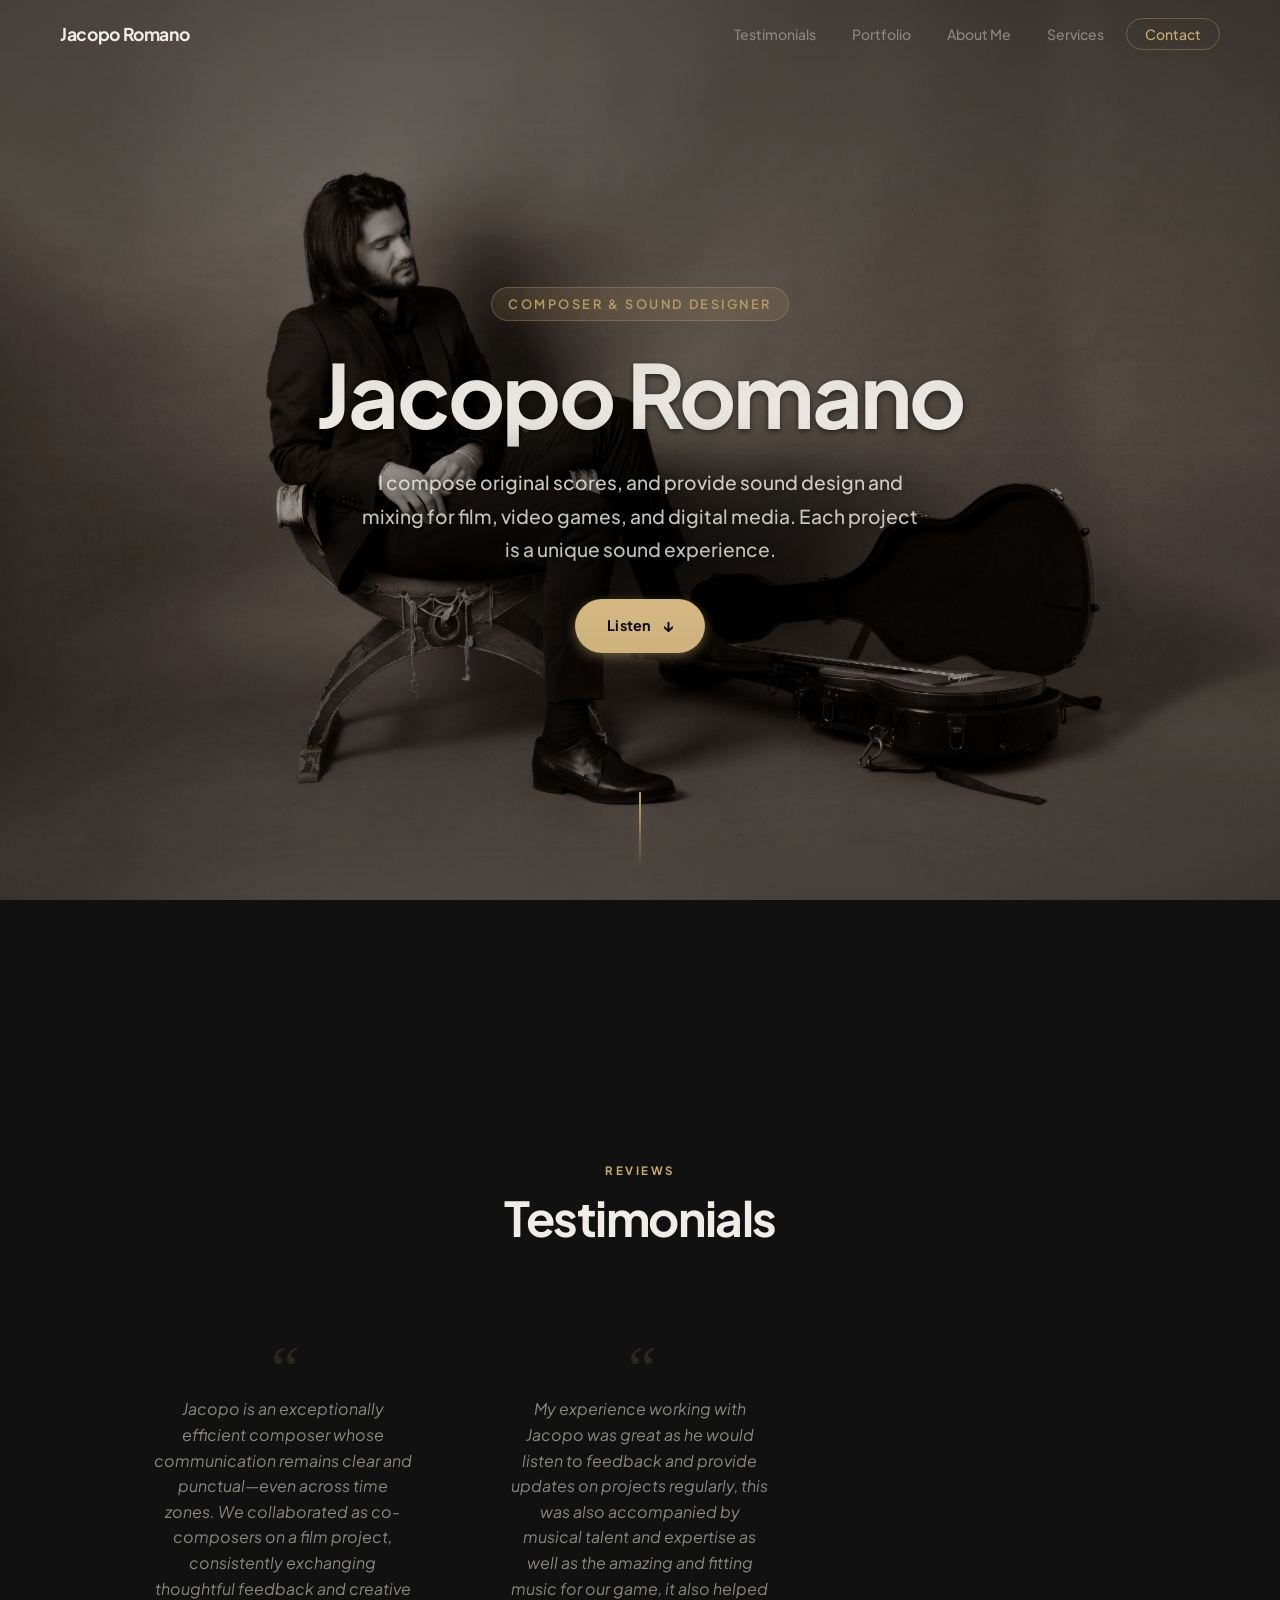
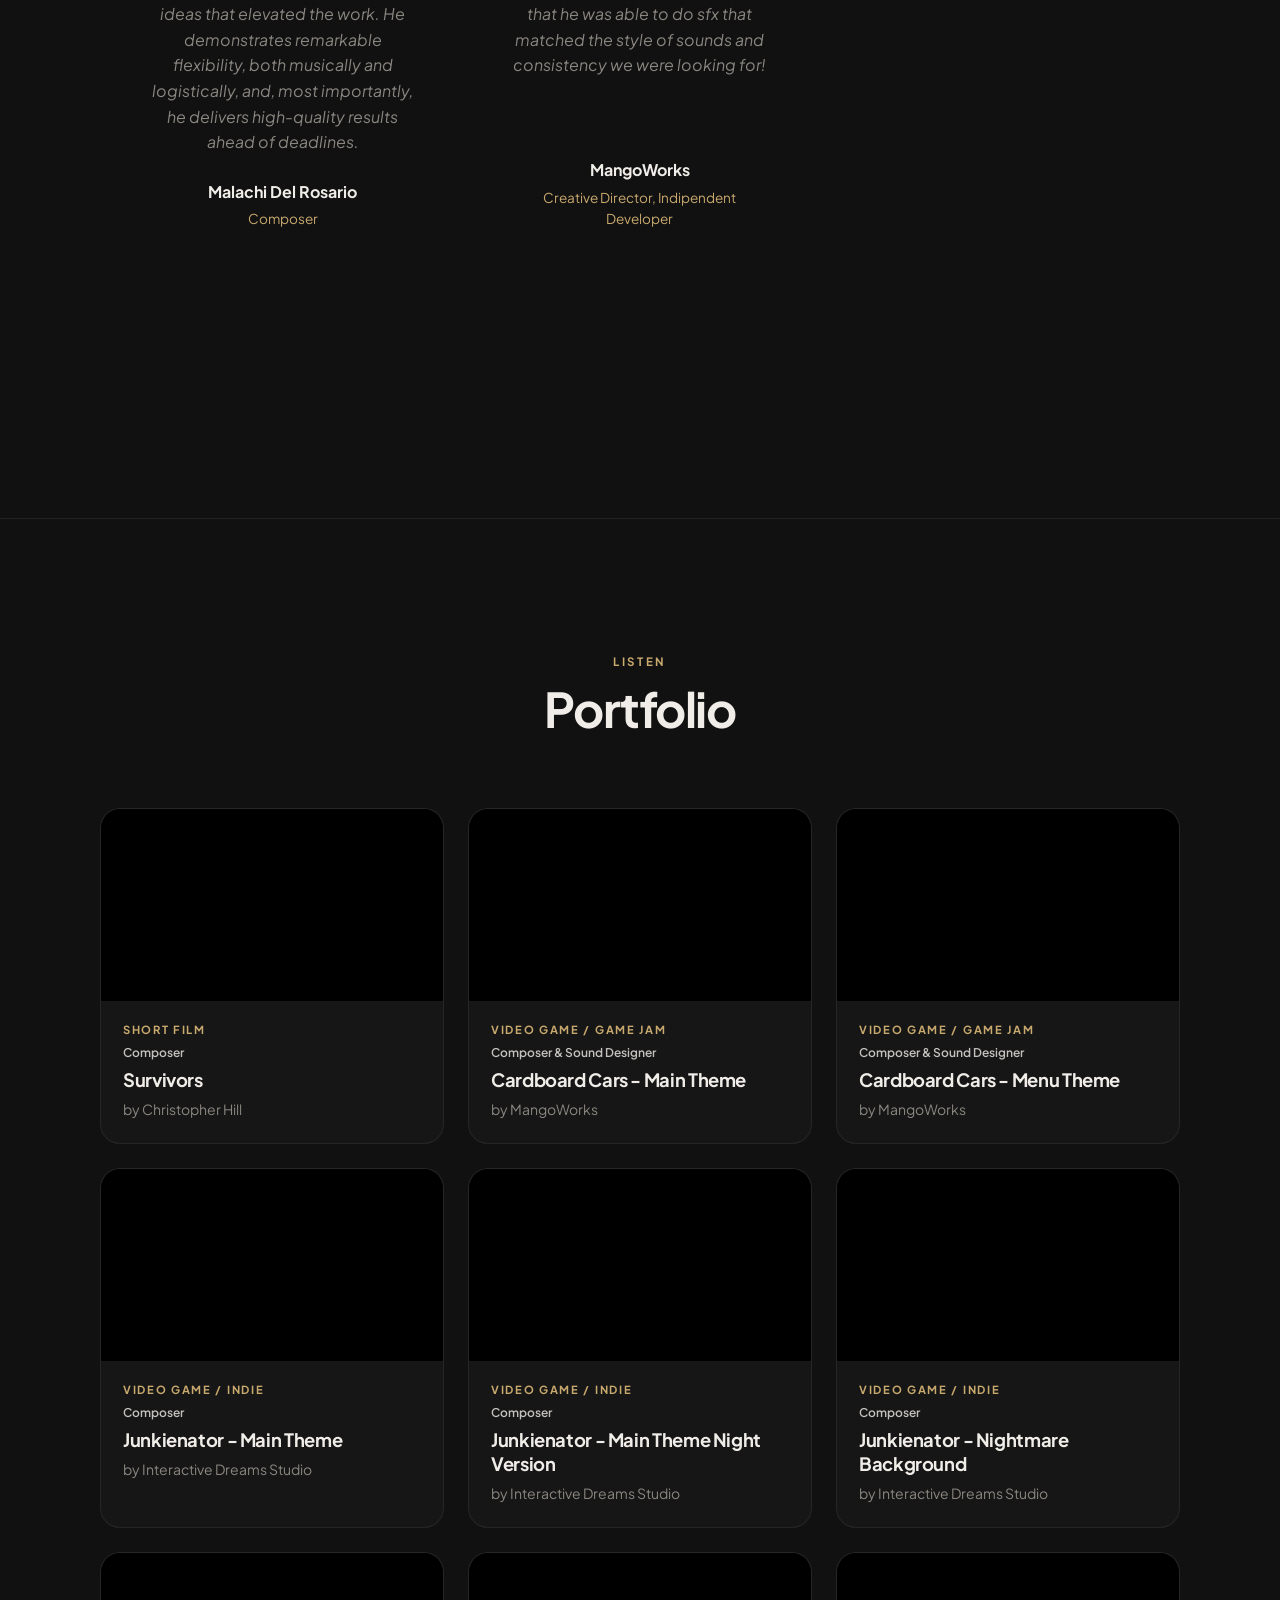
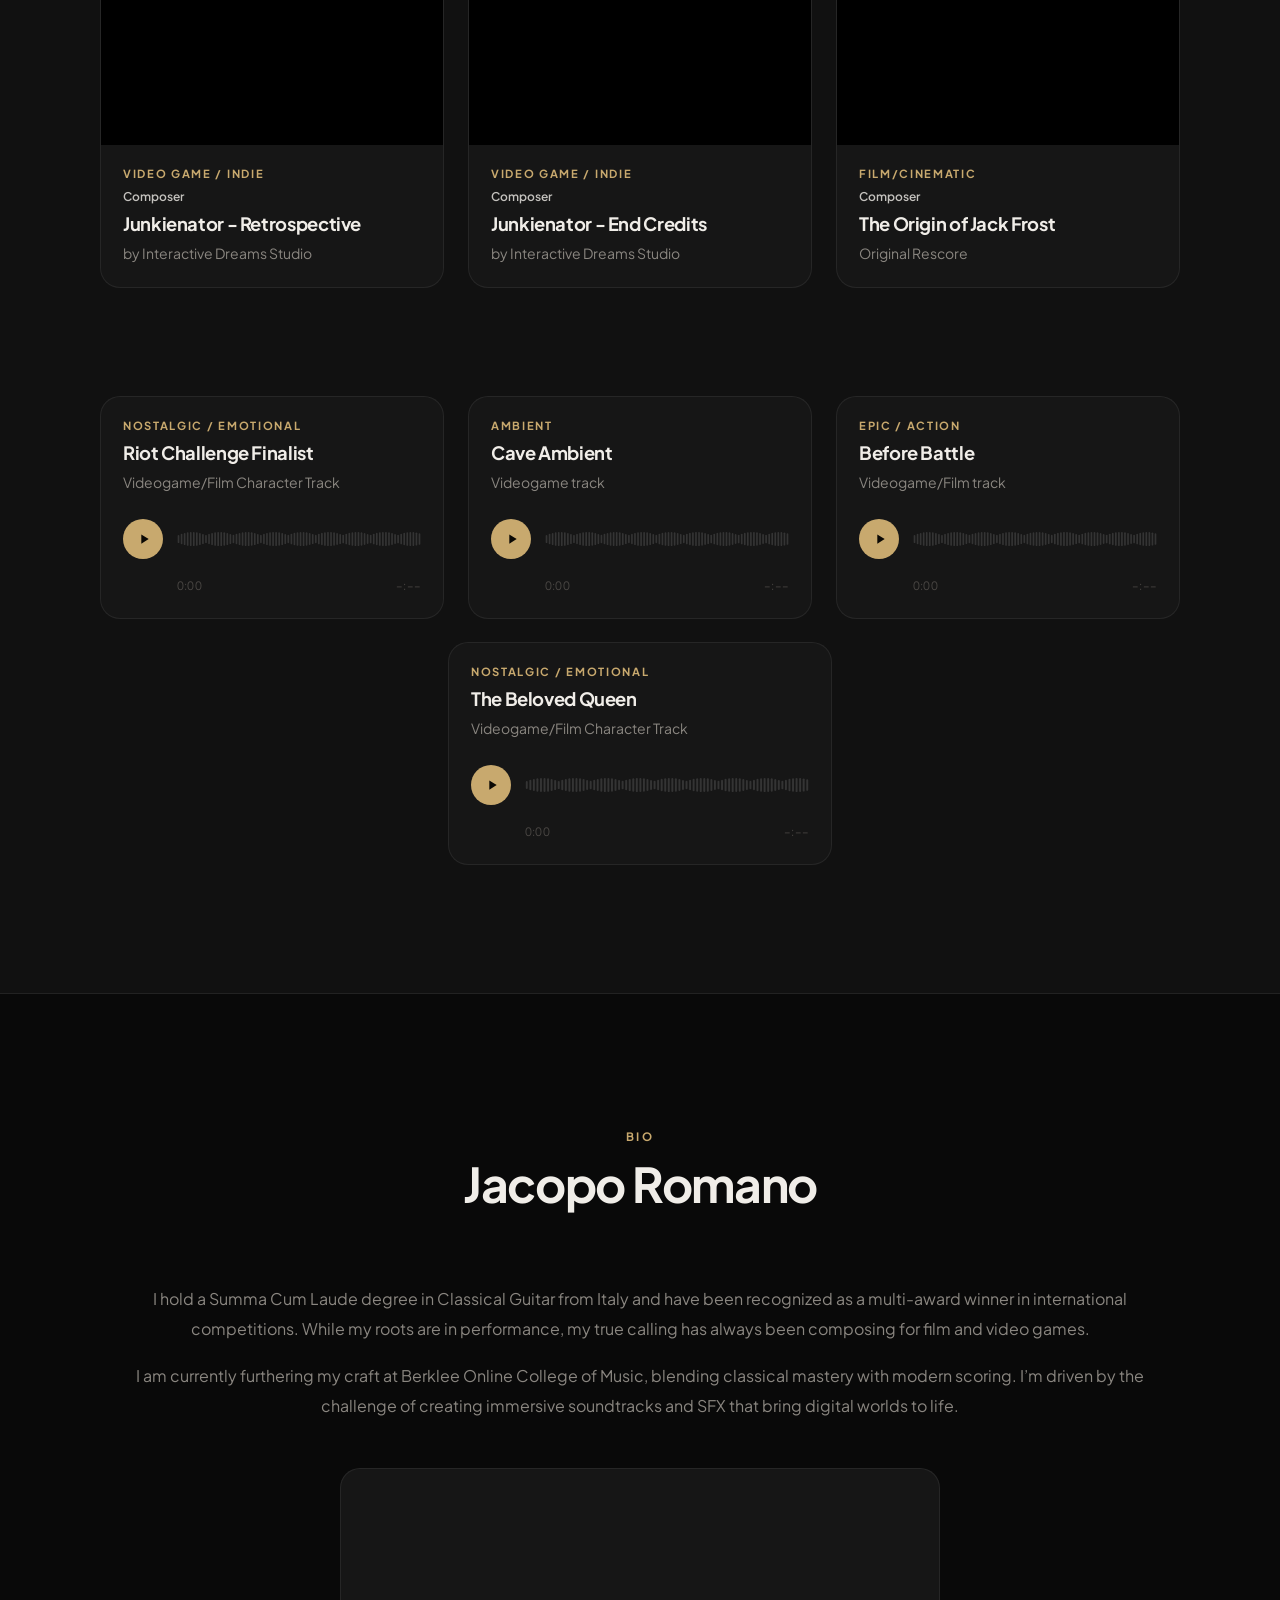
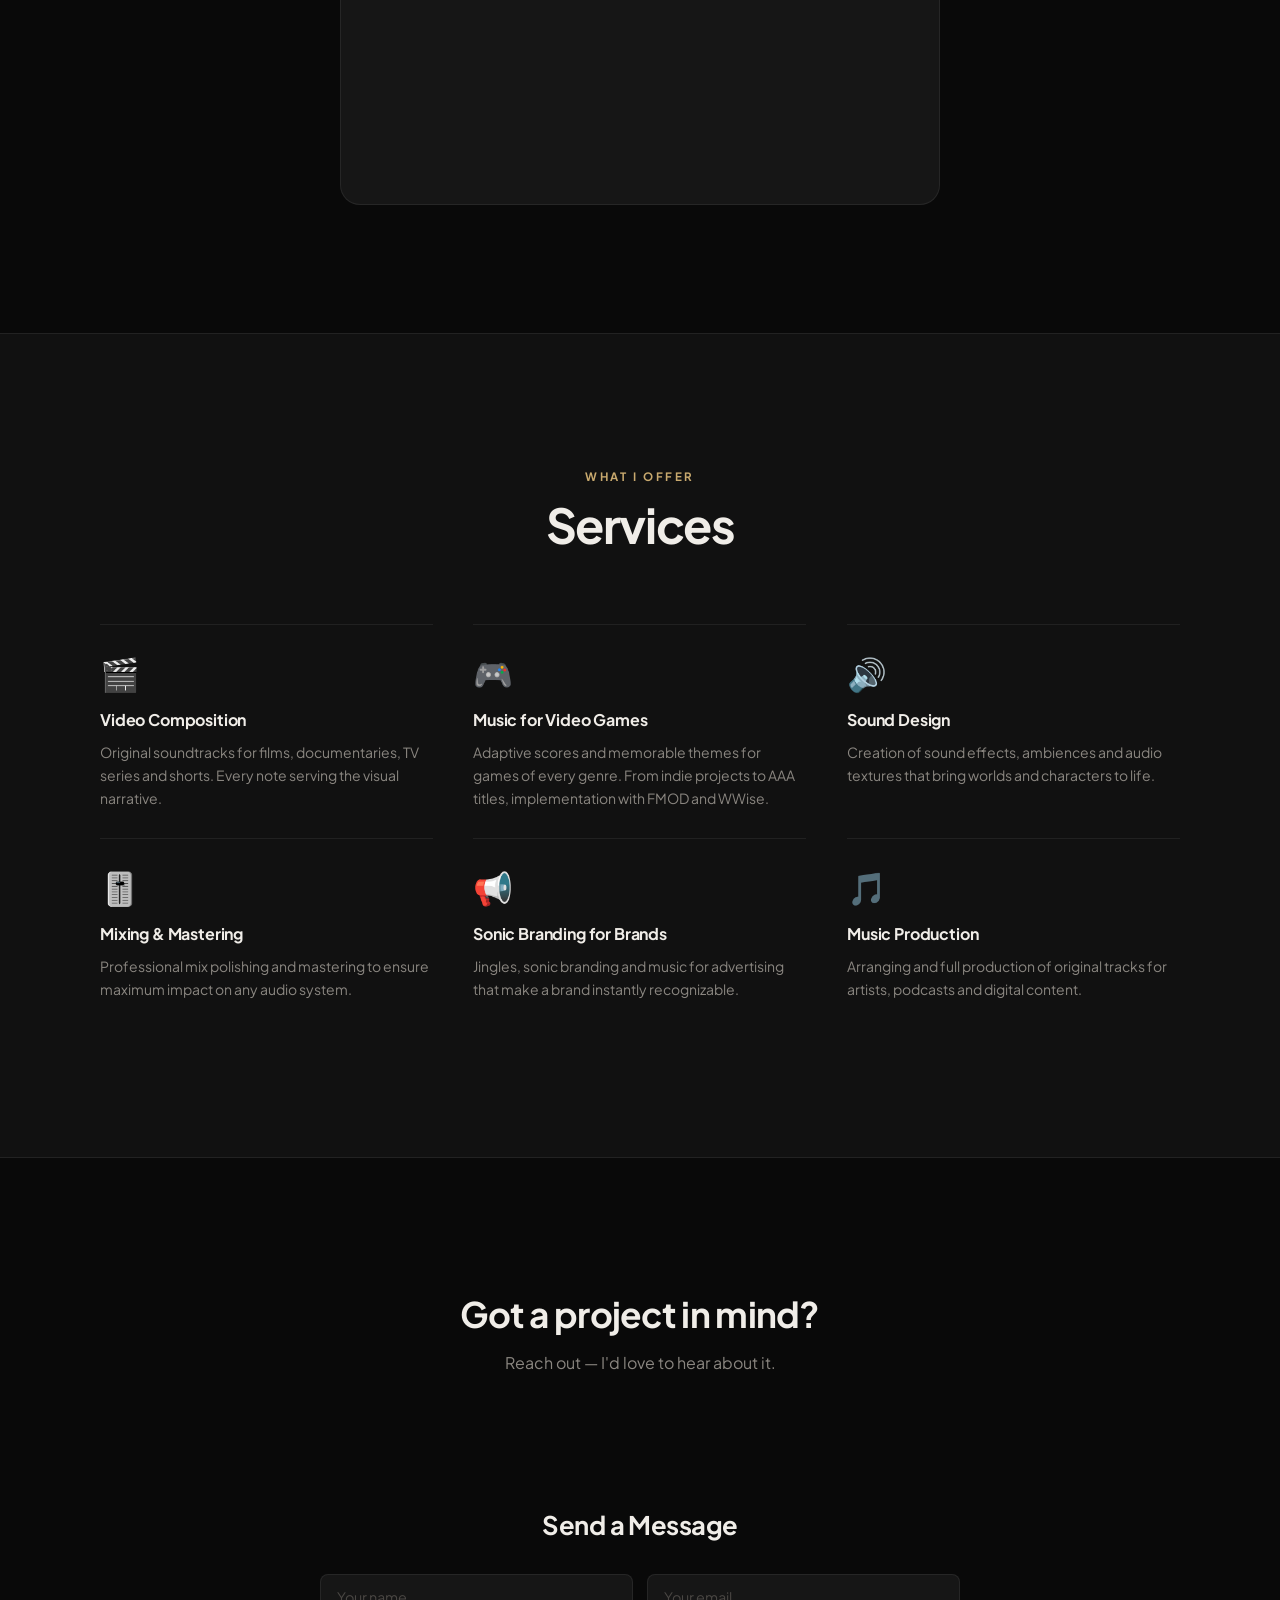
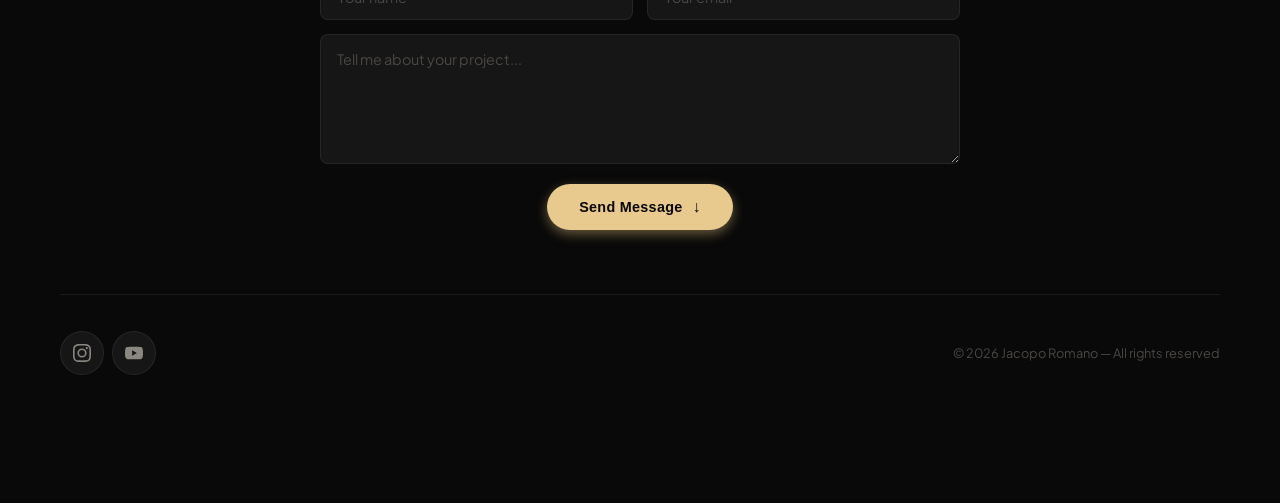
==== index.html @ 6d95880d "Creazione pagina testimonial Co-authored-by: Copilot <copilot@github.com>" ====
<!DOCTYPE html>
<html lang="en">
<head>
  <meta charset="UTF-8" />
  <meta name="viewport" content="width=device-width, initial-scale=1.0" />
  <!-- Il titolo della pagina viene aggiornato da app.js -->
  <!-- Static fallback used by search engines if JS is disabled -->
  <title>Jacopo Romano: Composer & Sound Designer</title>
  <meta name="description" content="Jacopo Romano is a composer and sound designer creating original music for films, video games, trailers, and media projects." />
  <meta property="og:title" content="Jacopo Romano: Composer & Sound Designer" />
  <meta property="og:description" content="Jacopo Romano is a composer and sound designer creating original music for films, video games, trailers, and media projects." />
  <meta property="og:type" content="website" />
  <meta name="twitter:card" content="summary_large_image" />
  <meta name="twitter:title" content="Jacopo Romano: Composer & Sound Designer" />
  <meta name="twitter:description" content="Jacopo Romano is a composer and sound designer creating original music for films, video games, trailers, and media projects." />

  <!-- Favicon -->
  <link rel="apple-touch-icon" sizes="180x180" href="/apple-touch-icon.png" />
  <link rel="icon" type="image/png" sizes="32x32" href="/favicon-32x32.png" />
  <link rel="icon" type="image/png" sizes="16x16" href="/favicon-16x16.png" />
  <link rel="shortcut icon" href="/favicon.ico" />
  <link rel="manifest" href="/site.webmanifest" />

  <!-- Google Fonts: Plus Jakarta Sans (moderna, leggibile, elegante) -->
  <link rel="preconnect" href="https://fonts.googleapis.com" />
  <link rel="preconnect" href="https://fonts.gstatic.com" crossorigin />
  <link
    href="https://fonts.googleapis.com/css2?family=Plus+Jakarta+Sans:ital,wght@0,300;0,400;0,500;0,600;0,700;1,300&display=swap"
    rel="stylesheet"
  />

  <!-- Foglio di stile principale -->
  <link rel="stylesheet" href="style.css" />
  
  <!-- YouTube Iframe API -->
  <script src="https://www.youtube.com/iframe_api"></script>
  
  <!-- Google tag (gtag.js) -->

<script async src="https://www.googletagmanager.com/gtag/js?id=G-LD651DLQ2T"></script> <script> window.dataLayer = window.dataLayer || []; function gtag(){dataLayer.push(arguments);} gtag('js', new Date()); gtag('config', 'G-LD651DLQ2T'); </script>
</head>
<body>

  <!-- =====================================================================
       NAVBAR — barra di navigazione fissa in alto
       ===================================================================== -->
  <nav id="navbar">
    <div class="nav-inner">
      <!-- Logo / Nome (popolato da app.js) -->
      <a href="#hero" class="nav-logo" id="nav-logo"></a>

      <!-- Hamburger per mobile -->
      <button class="nav-hamburger" id="nav-hamburger" aria-label="Menu">
        <span></span><span></span><span></span>
      </button>

      <!-- Link di navigazione (popolati da app.js) -->
      <ul class="nav-links" id="nav-links">
        <li class="nav-mobile-home"><a href="#hero" class="nav-link nav-link-home">Jacopo Romano</a></li>
        <li><a href="#testimonials" class="nav-link" id="nav-link-testimonials"></a></li>
        <li><a href="#portfolio" class="nav-link" id="nav-link-portfolio"></a></li>
        <li><a href="#about"     class="nav-link" id="nav-link-about"></a></li>
        <li><a href="#services"  class="nav-link" id="nav-link-services"></a></li>
        <li><a href="#contact"   class="nav-link nav-link-cta" id="nav-link-contact"></a></li>
      </ul>
    </div>
  </nav>

  <!-- =====================================================================
       HERO SECTION — prima sezione a schermo intero
       ===================================================================== -->
  <section id="hero">
    <!-- Sfondo decorativo con forma geometrica -->
    <div class="hero-glow"></div>

    <div class="hero-content">
      <p class="hero-eyebrow reveal" id="hero-tagline"></p>
      <h1 class="hero-title reveal" id="hero-phrase"></h1>
      <p class="hero-sub reveal" id="hero-subphrase"></p>
      <a href="#portfolio" class="btn-primary reveal" id="hero-cta"></a>
    </div>

    <!-- Indicatore scroll animato -->
    <div class="hero-scroll-indicator">
      <div class="scroll-line"></div>
    </div>
  </section>

  <!-- =====================================================================
       TESTIMONIALS
       ===================================================================== -->
  <section id="testimonials">
    <div class="section-inner">
      <div class="section-header">
        <span class="section-label" id="testimonials-label"></span>
        <h2 class="section-title" id="testimonials-title"></h2>
      </div>
      <!-- Le reference e i testimonial vengono generati dinamicamente da app.js -->
      <div class="testimonials-grid" id="testimonials-grid"></div>
    </div>
  </section>

  <!-- =====================================================================
       PORTFOLIO — griglia dei brani audio
       ===================================================================== -->
  <section id="portfolio">
    <div class="section-inner">
      <div class="section-header">
        <span class="section-label" id="portfolio-label"></span>
        <h2 class="section-title" id="portfolio-title"></h2>
      </div>
      <!-- Le card vengono generate dinamicamente da app.js -->
      <div class="tracks-grid" id="tracks-grid"></div>
    </div>
  </section>

  <!-- =====================================================================
       ABOUT ME — biografia e foto
       ===================================================================== -->
  <section id="about">
    <div class="section-inner">
      <div class="about-layout">
        <!-- Solo colonna testo, immagine rimossa -->
        <div class="about-text">
          <div class="section-header">
            <span class="section-label" id="about-label"></span>
            <h2 class="section-title" id="about-name"></h2>
          </div>
          <div class="about-bio" id="about-bio"></div>
        </div>
      </div>
      <!-- video centrato sotto descrizione e immagine -->
      <div class="about-video" id="about-video"></div>
    </div>
  </section>

  <!-- =====================================================================
       SERVIZI — lista delle competenze offerte
       ===================================================================== -->
  <section id="services">
    <div class="section-inner">
      <div class="section-header">
        <span class="section-label" id="services-label"></span>
        <h2 class="section-title" id="services-title"></h2>
      </div>
      <!-- Le card vengono generate dinamicamente da app.js -->
      <div class="services-grid" id="services-grid"></div>
    </div>
  </section>

  <!-- =====================================================================
       FOOTER / CONTATTI
       ===================================================================== -->
  <footer id="contact">
    <div class="footer-inner">
      <!-- CTA testuale principale -->
      <div class="contact-cta">
        <p class="contact-cta-label" id="contact-cta-text"></p>
        <p class="contact-cta-sub"   id="contact-cta-sub"></p>
        <a class="contact-email" id="contact-email" href="#"></a>
      </div>

      <!-- Modulo di contatto -->
      <div class="contact-form-wrap" id="contact-form-wrap">
        <h3 class="contact-form-title" id="contact-form-title"></h3>
        <form class="contact-form" id="contact-form" novalidate>
          <div class="form-row">
            <div class="form-group">
              <input type="text"  id="form-name"    name="name"    class="form-input" />
            </div>
            <div class="form-group">
              <input type="email" id="form-email"   name="email"   class="form-input" />
            </div>
          </div>
          <div class="form-group">
            <textarea id="form-message" name="message" class="form-input form-textarea"></textarea>
          </div>
          <button type="submit" class="btn-primary form-submit" id="form-submit"></button>
        </form>
        <div class="form-success" id="form-success"></div>
      </div>

      <!-- Divisore -->
      <div class="footer-divider"></div>

      <!-- Social links (generati da app.js) + copyright -->
      <div class="footer-bottom">
        <div class="social-links" id="social-links"></div>
        <p class="footer-copy" id="footer-copy"></p>
      </div>
    </div>
  </footer>

  <!-- =====================================================================
       SCRIPT — config.js deve essere caricato PRIMA di app.js
       ===================================================================== -->
  <script src="config.js"></script>
  <script src="app.js"></script>
</body>
</html>
---- style.css ----
/* =============================================================================
   STYLE.CSS — Portfolio Musicale
   Design: Dark Mode, Minimalista, Elegante
   ============================================================================= */

/* --------------------------------------------------------------------------
   1. VARIABILI CSS E RESET
   -------------------------------------------------------------------------- */
:root {
  /* Colori sfondo */
  --bg-base:    #090909;
  --bg-surface: #111111;
  --bg-card:    #161616;
  --bg-card-hover: #1e1e1e;

  /* Bordi */
  --border:        rgba(255, 255, 255, 0.07);
  --border-accent: rgba(200, 169, 110, 0.35);

  /* Accent: oro caldo — elegante, musicale */
  --accent:        #c8a96e;
  --accent-light:  #e8c98e;
  --accent-glow:   rgba(200, 169, 110, 0.15);

  /* Testo */
  --text-primary:   #f0ede8;
  --text-secondary: #8a8680;
  --text-muted:     #4a4744;

  /* Tipografia */
  --font: 'Plus Jakarta Sans', system-ui, -apple-system, sans-serif;

  /* Spaziature sezioni */
  --section-py: clamp(80px, 10vw, 140px);
  --section-px: clamp(20px, 5vw, 60px);
  --max-width:  1200px;

  /* Raggi e transizioni */
  --radius-sm: 8px;
  --radius-md: 14px;
  --radius-lg: 20px;
  --transition: 0.3s cubic-bezier(0.4, 0, 0.2, 1);
}

*, *::before, *::after {
  box-sizing: border-box;
  margin: 0;
  padding: 0;
}

html {
  scroll-behavior: smooth;
  font-size: 16px;
}

body {
  font-family: var(--font);
  background-color: var(--bg-base);
  color: var(--text-primary);
  line-height: 1.6;
  -webkit-font-smoothing: antialiased;
  overflow-x: hidden;
}

img {
  display: block;
  max-width: 100%;
}

a {
  color: inherit;
  text-decoration: none;
}

ul { list-style: none; }

/* --------------------------------------------------------------------------
   2. NAVBAR
   -------------------------------------------------------------------------- */

/* Animazione per il menu mobile */
@keyframes slideMenuIn {
  from {
    opacity: 0;
    transform: translateX(100%);
  }
  to {
    opacity: 1;
    transform: translateX(0);
  }
}

@keyframes slideMenuOut {
  from {
    opacity: 1;
    transform: translateX(0);
  }
  to {
    opacity: 0;
    transform: translateX(100%);
  }
}

@keyframes fadeStaggerIn {
  from {
    opacity: 0;
    transform: translateX(24px);
  }
  to {
    opacity: 1;
    transform: translateX(0);
  }
}

@keyframes fadeStaggerOut {
  from {
    opacity: 1;
    transform: translateX(0);
  }
  to {
    opacity: 0;
    transform: translateX(18px);
  }
}

@keyframes navTextGoldPulse {
  0% {
    color: var(--text-primary);
    text-shadow: 0 0 0 rgba(200, 169, 110, 0);
  }
  50% {
    color: var(--accent-light);
    text-shadow:
      0 0 16px rgba(200, 169, 110, 0.92),
      0 0 34px rgba(200, 169, 110, 0.6);
  }
  100% {
    color: var(--text-primary);
    text-shadow: 0 0 0 rgba(200, 169, 110, 0);
  }
}

#navbar {
  position: fixed;
  top: 0;
  left: 0;
  right: 0;
  z-index: 100;
  padding: 0 var(--section-px);
  background: transparent;
  transition: background var(--transition), backdrop-filter var(--transition),
              border-color var(--transition);
  border-bottom: 1px solid transparent;
}

#navbar.scrolled {
  background: rgba(9, 9, 9, 0.85);
  backdrop-filter: blur(16px);
  -webkit-backdrop-filter: blur(16px);
  border-bottom-color: var(--border);
}

.nav-inner {
  display: flex;
  align-items: center;
  justify-content: space-between;
  max-width: var(--max-width);
  margin: 0 auto;
  height: 68px;
}

.nav-logo {
  font-size: 1.1rem;
  font-weight: 700;
  letter-spacing: -0.02em;
  color: var(--text-primary);
  transition: color var(--transition);
}

.nav-logo:hover { color: var(--accent); }

.nav-links {
  display: flex;
  align-items: center;
  gap: 8px;
}

/* Voce home mobile: nascosta su desktop */
.nav-mobile-home { display: none; }

.nav-link {
  font-size: 0.875rem;
  font-weight: 500;
  color: var(--text-secondary);
  padding: 6px 14px;
  border-radius: 20px;
  transition: color var(--transition), background var(--transition);
}

.nav-link:hover { color: var(--text-primary); }

.nav-link-cta {
  background: transparent;
  border: 1px solid var(--border-accent);
  color: var(--accent);
  padding: 6px 18px;
}

.nav-link-cta:hover {
  background: var(--accent-glow);
  color: var(--accent-light);
}

/* Hamburger mobile */
.nav-hamburger {
  display: none;
  flex-direction: column;
  gap: 5px;
  background: none;
  border: none;
  cursor: pointer;
  padding: 6px;
}

.nav-hamburger span {
  display: block;
  width: 22px;
  height: 2px;
  background: var(--text-primary);
  border-radius: 2px;
  transition: transform var(--transition), opacity var(--transition);
}

/* Stato aperto hamburger */
.nav-hamburger.open span:nth-child(1) { transform: translateY(7px) rotate(45deg); }
.nav-hamburger.open span:nth-child(2) { opacity: 0; }
.nav-hamburger.open span:nth-child(3) { transform: translateY(-7px) rotate(-45deg); }

/* --------------------------------------------------------------------------
   3. HERO SECTION
   -------------------------------------------------------------------------- */
#hero {
  position: relative;
  min-height: 100svh;
  display: flex;
  align-items: center;
  justify-content: center;
  text-align: center;
  padding: 120px var(--section-px) 80px;
  overflow: hidden;
}

/* background image placed in ::before so it can be blurred
   and positioned via CSS variables (--hero-bg-x / --hero-bg-y).
   Mobile overrides use --hero-bg-x-mobile / --hero-bg-y-mobile. */
#hero::before {
  content: '';
  position: absolute;
  inset: 0;
  background-image: var(--hero-bg, url('assets/Foto/sfondo1.jpg'));
  background-position: var(--hero-bg-x, 50%) var(--hero-bg-y, 50%);
  background-size: cover;
  background-repeat: no-repeat;
  z-index: 0;
  transition: filter 0.3s, background-position 0.3s;
  filter: blur(var(--hero-blur, 0)) brightness(0.9);
}

/* light shadow gradient overlay to push image into background */
#hero::after {
  content: '';
  position: absolute;
  inset: 0;
  /* subtle dark gradient, stronger at edges */
  background: linear-gradient(180deg, rgba(0,0,0,0.25) 0%, rgba(0,0,0,0) 50%, rgba(0,0,0,0.25) 100%);
  pointer-events: none;
  z-index: 1;
}

/* blur amount controlled via CSS variable for gradual effect */

/* Mobile: use mobile-specific background-position if provided */
@media (max-width: 768px) {
  #hero::before {
    background-position: var(--hero-bg-x-mobile, var(--hero-bg-x, 50%)) var(--hero-bg-y-mobile, var(--hero-bg-y, 50%));
    /* smartphone: add a bit of blur to push image further back */
    filter: blur(calc(var(--hero-blur, 0) + 4px)) brightness(0.86);
  }
}

/* --------------------------------------------------------------------------
   DEBUG CONTROLS FOR HERO BACKGROUND
   Visible panel with sliders to tweak X/Y offsets live.
   Only shown when siteData.debugHeroControls === true (enabled in config.js)
   -------------------------------------------------------------------------- */
.hero-control-panel {
  position: fixed;
  bottom: 20px;
  right: 20px;
  background: rgba(0,0,0,0.5);
  color: #fff;
  padding: 12px 16px;
  border-radius: 8px;
  font-size: 0.85rem;
  z-index: 2000;
  backdrop-filter: blur(4px);
}
.hero-control-panel label {
  display: block;
  margin-bottom: 6px;
}
.hero-control-panel input[type=range] {
  width: 120px;
}
.hero-control-panel h4 {
  margin: 0 0 6px;
  font-size: 1rem;
}



/* make sure content floats above overlay and stays centered */
.hero-content {
  position: relative;
  z-index: 2;
  margin: 0 auto;
  text-align: center;
}


/* Alone luminoso decorativo */
.hero-glow {
  position: absolute;
  top: 0;
  left: 50%;
  transform: translateX(-50%);
  width: 700px;
  height: 500px;
  background: radial-gradient(ellipse at center top, rgba(200, 169, 110, 0.12) 0%, transparent 70%);
  pointer-events: none;
  z-index: 0;
}

.hero-content {
  position: relative;
  z-index: 1;
  max-width: 820px;
  display: flex;
  flex-direction: column;
  align-items: center;
  justify-content: center;
  margin: 0 auto;
  gap: 24px;
}

.hero-eyebrow {
  font-size: 0.8rem;
  font-weight: 600;
  letter-spacing: 0.2em;
  text-transform: uppercase;
  color: var(--accent);
  background: var(--accent-glow);
  padding: 6px 16px;
  border-radius: 20px;
  border: 1px solid var(--border-accent);
}

.hero-title {
  font-size: clamp(2.8rem, 7vw, 5.5rem);
  font-weight: 700;
  line-height: 1.1;
  letter-spacing: -0.03em;
  color: var(--text-primary);
  text-shadow: 0 2px 6px rgba(0,0,0,0.6);
}


.hero-sub {
  font-size: clamp(1rem, 2vw, 1.2rem);
  /* slightly faded white to keep it subordinate to the main phrase */
  color: rgba(240,237,232,0.85);
  max-width: 560px;
  font-weight: 500;
  line-height: 1.75;
  position: relative;
  z-index: 0;
  text-shadow: 0 2px 10px rgba(0, 0, 0, 0.52);
}

.hero-sub::before {
  content: '';
  position: absolute;
  inset: -24px -34px;
  background: radial-gradient(ellipse at center, rgba(0, 0, 0, 0.54) 0%, rgba(0, 0, 0, 0.36) 48%, rgba(0, 0, 0, 0.16) 68%, rgba(0, 0, 0, 0) 84%);
  filter: blur(20px);
  z-index: -1;
  pointer-events: none;
}

@media (max-width: 768px) {
  .hero-sub::before {
    inset: -20px -22px;
    background: radial-gradient(ellipse at center, rgba(0, 0, 0, 0.6) 0%, rgba(0, 0, 0, 0.4) 50%, rgba(0, 0, 0, 0.18) 70%, rgba(0, 0, 0, 0) 84%);
    filter: blur(18px);
  }
}

.btn-primary {
  display: inline-flex;
  align-items: center;
  gap: 10px;
  /* brighter accent background */
  background: var(--accent-light);
  color: #0a0804;
  font-weight: 700;
  font-size: 0.9rem;
  letter-spacing: 0.02em;
  padding: 14px 32px;
  border-radius: 50px;
  transition: background var(--transition), transform var(--transition),
              box-shadow var(--transition);
  margin-top: 8px;
  box-shadow: 0 4px 12px rgba(200,169,110,0.5);
}

.btn-primary::after {
  content: "↓";
  font-size: 1rem;
}

.btn-primary:hover {
  background: var(--accent-light);
  transform: translateY(-2px);
  box-shadow: 0 12px 40px rgba(200, 169, 110, 0.3);
}

/* Indicatore scroll */
.hero-scroll-indicator {
  position: absolute;
  bottom: 36px;
  left: 50%;
  transform: translateX(-50%);
  z-index: 3;
  pointer-events: none; /* allow clicks to pass through to underlying elements */
}

.scroll-line {
  width: 2px;
  height: 72px;
  /* strong gold gradient with a soft fade */
  background: linear-gradient(to bottom, rgba(200,169,110,1) 0%, rgba(200,169,110,0.75) 35%, rgba(200,169,110,0.35) 65%, transparent 100%);
  margin: 0 auto;
  border-radius: 2px;
  position: relative;
  box-shadow: 0 0 10px rgba(200,169,110,0.18), 0 0 28px rgba(200,169,110,0.08) inset;
  animation: scrollPulse 2s ease-in-out infinite, goldGlow 3s ease-in-out infinite;
  pointer-events: none;
}

@keyframes scrollPulse {
  0%, 100% { opacity: 0.2; transform: scaleY(1); }
  50%       { opacity: 0.95; transform: scaleY(1.08); }
}

@keyframes goldGlow {
  0% { box-shadow: 0 0 6px rgba(200,169,110,0.06), 0 0 20px rgba(200,169,110,0.02) inset; }
  50% { box-shadow: 0 0 18px rgba(200,169,110,0.22), 0 0 36px rgba(200,169,110,0.08) inset; }
  100% { box-shadow: 0 0 6px rgba(200,169,110,0.06), 0 0 20px rgba(200,169,110,0.02) inset; }
}


/* --------------------------------------------------------------------------
   4. UTILITY SEZIONI
   -------------------------------------------------------------------------- */
.section-inner {
  max-width: var(--max-width);
  margin: 0 auto;
  padding: var(--section-py) var(--section-px);
}

.section-header {
  text-align: center;
  margin-bottom: clamp(48px, 6vw, 72px);
}

.section-header--left { text-align: left; }

.section-label {
  display: inline-block;
  font-size: 0.72rem;
  font-weight: 700;
  letter-spacing: 0.22em;
  text-transform: uppercase;
  color: var(--accent);
  margin-bottom: 10px;
}

.section-title {
  font-size: clamp(2rem, 4vw, 3rem);
  font-weight: 700;
  letter-spacing: -0.03em;
  line-height: 1.15;
}

/* --------------------------------------------------------------------------
   5. PORTFOLIO — GRIGLIA TRACCE
   -------------------------------------------------------------------------- */
#portfolio {
  background: var(--bg-surface);
  border-top: 1px solid var(--border);
  border-bottom: 1px solid var(--border);
}

.tracks-grid {
  display: flex;
  flex-wrap: wrap;
  justify-content: center;
  gap: 24px;
}

.track-list-separator {
  width: 100%;
  height: 40px;
  margin-top: 10px;
  margin-bottom: 10px;
}

/* YouTube embed card */
.track-card--video .track-youtube-wrap {
  position: relative;
  width: 100%;
  aspect-ratio: 16 / 9;
  overflow: hidden;
  background: #000;
  flex-shrink: 0;
}

.track-card--video .track-youtube-wrap iframe {
  position: absolute;
  inset: 0;
  width: 100%;
  height: 100%;
  border: none;
}

.track-card--video .track-youtube-wrap div[id^="youtube-player"] {
  position: absolute;
  inset: 0;
  width: 100%;
  height: 100%;
}

/* CARD TRACCIA */
.track-card {
  background: var(--bg-card);
  border: 1px solid var(--border);
  border-radius: var(--radius-lg);
  overflow: hidden;
  transition: border-color var(--transition), transform var(--transition),
              box-shadow var(--transition);
  display: flex;
  flex-direction: column;
  flex: 1 1 340px;
  max-width: 384px;
}

/* --------------------------------------------------------------------------
   REVEAL / SCROLL ANIMATIONS
   These classes are used by the IntersectionObserver in `app.js`.
   Elements get `.reveal` by default and `.visible` while inside viewport.
   Removing `.visible` lets the animation replay when scrolled back.
   -------------------------------------------------------------------------- */

.reveal {
  opacity: 0;
  transform: translateY(8px);
  will-change: opacity, transform;
}

@keyframes fadeInUp {
  from { opacity: 0; transform: translateY(12px); }
  to   { opacity: 1; transform: translateY(0); }
}

.reveal.visible {
  animation: fadeInUp 640ms cubic-bezier(0.2, 0.9, 0.2, 1) both;
  animation-delay: var(--reveal-delay, 0ms);
}

/* For elements that use a simple fade (optional) */
@keyframes fadeIn {
  from { opacity: 0; }
  to   { opacity: 1; }
}

.fade-in.visible {
  animation: fadeIn 520ms ease both;
  animation-delay: var(--reveal-delay, 0ms);
}

/* Small utility for staggered children (used in about-bio paragraphs) */
.reveal + .reveal { }

.track-card:hover {
  border-color: var(--border-accent);
  transform: translateY(-4px);
  box-shadow: 0 20px 60px rgba(0, 0, 0, 0.5);
}

/* Indicatore laterale dorato elegante all'hover */
.track-card::before {
  content: '';
  position: absolute;
  left: 0;
  top: 12%;
  height: 76%;
  width: 3px;
  background: linear-gradient(
    to bottom,
    transparent 0%,
    var(--accent) 25%,
    var(--accent-light) 52%,
    var(--accent) 75%,
    transparent 100%
  );
  border-radius: 0 2px 2px 0;
  transform: scaleY(0);
  transform-origin: center;
  opacity: 0;
  transition: transform 0.45s cubic-bezier(0.4, 0, 0.2, 1),
              opacity 0.3s ease;
  box-shadow: 0 0 10px rgba(200, 169, 110, 0.55),
              0 0 22px rgba(200, 169, 110, 0.2);
  z-index: 2;
}

.track-card:hover::before {
  transform: scaleY(1);
  opacity: 1;
}

/* Copertina / Cover Image */
.track-cover {
  position: relative;
  width: 100%;
  aspect-ratio: 16 / 10;
  overflow: hidden;
  background: #1a1610;
  flex-shrink: 0;
}

.track-cover img {
  width: 100%;
  height: 100%;
  object-fit: cover;
  transition: transform 0.5s ease;
}

.track-card:hover .track-cover img {
  transform: scale(1.04);
}

/* Placeholder se non c'è immagine */
.track-cover-placeholder {
  width: 100%;
  height: 100%;
  display: flex;
  align-items: center;
  justify-content: center;
  background: linear-gradient(135deg, #1a1610 0%, #2a2018 100%);
}

.cover-note-icon {
  font-size: 3rem;
  opacity: 0.25;
}

/* Overlay play al hover */
.track-play-overlay {
  position: absolute;
  inset: 0;
  display: flex;
  align-items: center;
  justify-content: center;
  background: rgba(0, 0, 0, 0.35);
  opacity: 0;
  transition: opacity var(--transition);
}

.track-card:hover .track-play-overlay { opacity: 1; }

.overlay-play-btn {
  width: 54px;
  height: 54px;
  border-radius: 50%;
  background: var(--accent);
  border: none;
  cursor: pointer;
  display: flex;
  align-items: center;
  justify-content: center;
  transition: transform var(--transition), background var(--transition);
}

.overlay-play-btn:hover {
  background: var(--accent-light);
  transform: scale(1.1);
}

.overlay-play-btn svg { width: 20px; height: 20px; fill: #0a0804; margin-left: 2px; }

/* Corpo della card */
.track-body {
  padding: 20px 22px 22px;
  display: flex;
  flex-direction: column;
  gap: 6px;
  flex: 1;
}

.track-genre {
  font-size: 0.7rem;
  font-weight: 700;
  letter-spacing: 0.15em;
  text-transform: uppercase;
  color: var(--accent);
}

.track-role {
  font-size: 0.75rem;
  font-weight: 600;
  color: var(--text-base);
  opacity: 0.8;
  margin-top: -2px;
}

.track-title {
  font-size: 1.15rem;
  font-weight: 700;
  letter-spacing: -0.02em;
  line-height: 1.3;
}

.track-description {
  font-size: 0.875rem;
  color: var(--text-secondary);
  line-height: 1.6;
  flex: 1;
}

/* PLAYER AUDIO MINIMALISTA */
.audio-player {
  margin-top: 16px;
  display: flex;
  flex-direction: column;
  gap: 10px;
}

.player-controls {
  display: flex;
  align-items: center;
  gap: 14px;
}

/* Pulsante play/pausa */
.play-btn {
  flex-shrink: 0;
  width: 40px;
  height: 40px;
  /* No margin needed — align-items:center handles it against the canvas */
  border-radius: 50%;
  background: var(--accent);
  border: none;
  cursor: pointer;
  display: flex;
  align-items: center;
  justify-content: center;
  transition: background var(--transition), transform var(--transition),
              box-shadow var(--transition);
}

.play-btn:hover {
  background: var(--accent-light);
  transform: scale(1.08);
  box-shadow: 0 4px 20px rgba(200, 169, 110, 0.4);
}

.play-btn svg { width: 16px; height: 16px; fill: #0a0804; }
.play-btn .icon-play  { display: block; margin-left: 2px; }
.play-btn .icon-pause { display: none; }

.play-btn.playing .icon-play  { display: none; }
.play-btn.playing .icon-pause { display: block; margin-left: 0; }

/* Waveform canvas wraps it for flex growth */
.player-progress-wrap {
  flex: 1;
  min-width: 0;
  display: flex;
  align-items: center;
  overflow: visible;
}

/* Times row sits below the controls row */
.player-times {
  display: flex;
  justify-content: space-between;
  font-size: 0.72rem;
  color: var(--text-muted);
  font-variant-numeric: tabular-nums;
  letter-spacing: 0.02em;
  padding: 4px 0 0 54px; /* 54px = 40px button + 14px gap, aligns under the canvas */
}

/* Messaggio errore audio */
.audio-error {
  font-size: 0.75rem;
  color: #b05050;
  margin-top: 4px;
  display: none;
}

/* --------------------------------------------------------------------------
   6. ABOUT SECTION
   -------------------------------------------------------------------------- */
#about { background: var(--bg-base); }

/* video embedded nella sezione About */
.about-video {
  position: relative;
  margin: 48px auto 0;
  max-width: 600px;
  aspect-ratio: 16 / 9;
  display: block;
  background: var(--bg-card);
  border: 1px solid var(--border);
  border-radius: var(--radius-lg);
  overflow: hidden;
  transition: border-color var(--transition), box-shadow var(--transition);
}

.about-video:hover {
  border-color: var(--border-accent);
  box-shadow: 0 20px 60px rgba(0, 0, 0, 0.5);
}

.about-video::before {
  content: '';
  position: absolute;
  left: 0;
  top: 12%;
  height: 76%;
  width: 3px;
  background: linear-gradient(
    to bottom,
    transparent 0%,
    var(--accent) 25%,
    var(--accent-light) 52%,
    var(--accent) 75%,
    transparent 100%
  );
  border-radius: 0 2px 2px 0;
  transform: scaleY(0);
  transform-origin: center;
  opacity: 0;
  transition: transform 0.45s cubic-bezier(0.4, 0, 0.2, 1),
              opacity 0.3s ease;
  box-shadow: 0 0 10px rgba(200, 169, 110, 0.55),
              0 0 22px rgba(200, 169, 110, 0.2);
  z-index: 2;
}

.about-video:hover::before {
  transform: scaleY(1);
  opacity: 1;
}

.about-video iframe {
  width: 100%;
  aspect-ratio: 16 / 9;
  border: none;
  display: block;
  margin: 0 auto;
}
.about-video div[id^="youtube-player"] {
  width: 100%;
  height: 100%;
}


.about-layout {
  /* switch to single centered column when photo removed */
  display: flex;
  flex-direction: column;
  align-items: center;
  gap: clamp(40px, 6vw, 100px);
  text-align: center; /* center text inside */
}

.about-bio {
  color: var(--text-secondary);
  line-height: 1.85;
  font-size: 1rem;
  display: flex;
  flex-direction: column;
  gap: 18px;
  margin-top: 28px;
}

.about-bio p { }

/* Immagine profilo */
/* about-image styles removed since photo not used */
.about-image-wrap,
.about-image-frame,
.about-image-frame img,
.about-image-deco {
  display: none !important;
}

/* --------------------------------------------------------------------------
   7. SEZIONE SERVIZI
   -------------------------------------------------------------------------- */
#services {
  background: var(--bg-surface);
  border-top: 1px solid var(--border);
  border-bottom: 1px solid var(--border);
}

.services-grid {
  display: grid;
  grid-template-columns: repeat(auto-fill, minmax(280px, 1fr));
  gap: 0 40px;
}

.service-card {
  display: flex;
  flex-direction: column;
  padding: 28px 0;
  border-top: 1px solid var(--border);
  cursor: default;
}

.service-card:last-child {
  border-bottom: none;
}

.service-icon {
  display: flex;
  align-items: center;
  justify-content: flex-start;
  font-size: 2rem;
  margin-bottom: 14px;
  line-height: 1;
  height: 40px;
  width: 40px;
  vertical-align: middle;
}

.service-title {
  font-size: 1rem;
  font-weight: 700;
  margin-bottom: 8px;
  letter-spacing: -0.01em;
  text-align: left;
}

.service-description {
  font-size: 0.875rem;
  color: var(--text-secondary);
  line-height: 1.65;
  text-align: left;
}

/* --------------------------------------------------------------------------
   8. TESTIMONIALS
   -------------------------------------------------------------------------- */
#testimonials {
  position: relative;
  background-color: var(--bg-surface);
  padding: var(--section-py) var(--section-px); /* Make sure it has proper spacing */
}

.testimonials-grid {
  display: grid;
  grid-template-columns: repeat(auto-fill, minmax(300px, 1fr));
  gap: 32px;
  margin-top: 40px;
}

.testimonial-card {
  padding: 32px;
  display: flex;
  flex-direction: column;
  align-items: center;
  text-align: center;
}

.testimonial-quote {
  font-size: 1rem;
  font-style: italic;
  color: var(--text-secondary);
  line-height: 1.6;
  margin-bottom: 24px;
  position: relative;
}

.testimonial-quote::before {
  content: "“";
  display: block;
  font-size: 4rem;
  line-height: 0.6;
  color: var(--accent-glow);
  margin-bottom: 8px;
  font-family: serif;
  text-align: center;
}

.testimonial-author {
  margin-top: auto;
  display: flex;
  flex-direction: column;
  align-items: center;
}

.testimonial-name {
  font-size: 1rem;
  font-weight: 700;
  color: var(--text-primary);
}

.testimonial-role {
  font-size: 0.85rem;
  color: var(--accent);
  margin-top: 4px;
}

/* --------------------------------------------------------------------------
   9. FOOTER / CONTATTI
   -------------------------------------------------------------------------- */
#contact {
  background: var(--bg-base);
  padding: var(--section-py) var(--section-px);
}

.footer-inner {
  max-width: var(--max-width);
  margin: 0 auto;
}

.contact-cta {
  text-align: center;
  padding-bottom: clamp(48px, 6vw, 72px);
}

.contact-cta-label {
  font-size: clamp(1.5rem, 3vw, 2.2rem);
  font-weight: 700;
  letter-spacing: -0.02em;
  margin-bottom: 8px;
}

.contact-cta-sub {
  color: var(--text-secondary);
  font-size: 1rem;
  margin-bottom: 32px;
}

.contact-email {
  font-size: clamp(1.6rem, 4vw, 3rem);
  font-weight: 700;
  letter-spacing: -0.03em;
  color: var(--accent);
  transition: color var(--transition);
  word-break: break-all;
  display: inline-block;
}

.contact-email:hover { color: var(--accent-light); }

/* Divisore */
.footer-divider {
  height: 1px;
  background: var(--border);
  margin-bottom: 36px;
}

/* Fondo del footer */
.footer-bottom {
  display: flex;
  align-items: center;
  justify-content: space-between;
  flex-wrap: wrap;
  gap: 20px;
}

/* Social icons */
.social-links {
  display: flex;
  align-items: center;
  gap: 8px;
}

.social-link {
  display: flex;
  align-items: center;
  justify-content: center;
  width: 44px;
  height: 44px;
  border-radius: 50%;
  background: var(--bg-card);
  border: 1px solid var(--border);
  color: var(--text-secondary);
  transition: color var(--transition), border-color var(--transition),
              background var(--transition), transform var(--transition);
}

.social-link:hover {
  color: var(--accent);
  border-color: var(--border-accent);
  background: var(--accent-glow);
  transform: translateY(-3px);
}

.social-link svg {
  width: 18px;
  height: 18px;
  fill: currentColor;
}

.footer-copy {
  font-size: 0.8rem;
  color: var(--text-muted);
}

/* --------------------------------------------------------------------------
   9. SCROLL REVEAL — animazione entrata elementi
   -------------------------------------------------------------------------- */
.reveal {
  opacity: 0;
  transform: translateY(28px);
  transition: opacity 0.65s ease, transform 0.65s ease;
}

.reveal.visible {
  opacity: 1;
  transform: translateY(0);
}

/* Delay a cascata per i figli di una griglia */
.reveal-delay-1 { transition-delay: 0.1s; }
.reveal-delay-2 { transition-delay: 0.2s; }
.reveal-delay-3 { transition-delay: 0.3s; }

/* --------------------------------------------------------------------------
   10. RESPONSIVE — MOBILE
   -------------------------------------------------------------------------- */
@media (max-width: 768px) {
  /* Nav mobile */
  .nav-hamburger { display: flex; z-index: 101; position: relative; }

  .nav-logo {
    -webkit-tap-highlight-color: transparent;
  }

  .nav-logo:focus,
  .nav-logo:focus-visible {
    outline: none;
  }

  .nav-links {
    display: none;
    position: fixed;
    inset: 0;
    min-height: 100svh;
    background: linear-gradient(180deg, rgba(9, 9, 9, 0.78) 0%, rgba(9, 9, 9, 0.68) 100%);
    backdrop-filter: blur(14px);
    -webkit-backdrop-filter: blur(14px);
    flex-direction: column;
    align-items: center;
    justify-content: center;
    gap: clamp(16px, 3.5vh, 30px);
    padding: 72px 24px 48px;
    z-index: 100;
    animation: none;
    will-change: transform, opacity;
  }

  .nav-links li {
    width: min(100%, 460px);
    display: flex;
    justify-content: center;
  }

  /* Voce "Jacopo Romano" — solo mobile, separata dalle voci principali */
  .nav-mobile-home { display: flex; }

  .nav-mobile-home {
    margin-bottom: clamp(18px, 4vh, 36px);
  }

  .nav-link-home {
    font-size: clamp(1.45rem, 5.4vw, 2.2rem) !important;
    font-weight: 700 !important;
    letter-spacing: 0.04em;
    color: var(--accent) !important;
    min-height: unset !important;
    padding: 6px 16px !important;
  }

  .nav-links.open {
    display: flex;
    animation: slideMenuIn 0.46s cubic-bezier(0.22, 0.8, 0.24, 1) forwards;
  }

  .nav-links.open .nav-link {
    animation: fadeStaggerIn 0.38s cubic-bezier(0.22, 0.8, 0.24, 1) forwards;
  }

  .nav-links.open .nav-link:nth-child(1) {
    animation-delay: 0.05s;
  }

  .nav-links.open .nav-link:nth-child(2) {
    animation-delay: 0.1s;
  }

  .nav-links.open .nav-link:nth-child(3) {
    animation-delay: 0.15s;
  }

  .nav-links.open .nav-link:nth-child(4) {
    animation-delay: 0.2s;
  }

  .nav-links.closing {
    display: flex;
    animation: slideMenuOut 0.34s cubic-bezier(0.45, 0.05, 0.55, 0.95) forwards;
  }

  .nav-links.closing .nav-link {
    animation: fadeStaggerOut 0.3s cubic-bezier(0.45, 0.05, 0.55, 0.95) forwards;
  }

  .nav-links.closing .nav-link:nth-child(1) {
    animation-delay: 0.1s;
  }

  .nav-links.closing .nav-link:nth-child(2) {
    animation-delay: 0.08s;
  }

  .nav-links.closing .nav-link:nth-child(3) {
    animation-delay: 0.06s;
  }

  .nav-links.closing .nav-link:nth-child(4) {
    animation-delay: 0.04s;
  }

  .nav-link {
    display: flex;
    align-items: center;
    justify-content: center;
    width: 100%;
    min-height: clamp(64px, 10vh, 88px);
    padding: 18px 24px;
    font-size: clamp(1.45rem, 5.4vw, 2.2rem);
    font-weight: 600;
    text-align: center;
    color: var(--text-primary);
    border-radius: 999px;
    background: transparent;
    border: 1px solid transparent;
    -webkit-tap-highlight-color: transparent;
    transition: color 0.25s ease, text-shadow 0.25s ease;
  }

  .nav-link:focus,
  .nav-link:focus-visible {
    outline: none;
  }

  .nav-link:active,
  .nav-link:focus-visible {
    animation: navTextGoldPulse 0.55s ease-out;
  }

  .nav-link-cta {
    color: var(--accent-light);
    background: rgba(200, 169, 110, 0.08);
    border-color: rgba(200, 169, 110, 0.28);
  }

  .nav-link-cta:active,
  .nav-link-cta:focus-visible {
    background: rgba(200, 169, 110, 0.08);
    border-color: rgba(200, 169, 110, 0.28);
  }

  /* blur the rest of the page when hamburger menu is open */
  body.menu-open > :not(#navbar) {
    filter: blur(10px) brightness(0.7);
    transition: filter 0.3s ease;
    pointer-events: none; /* prevent interaction while menu open */
  }

  /* Hero */
  #hero { text-align: center; }

  /* Griglia tracce */
  .tracks-grid {
    grid-template-columns: 1fr;
  }

  /* About layout verticale */
  .about-layout {
    grid-template-columns: 1fr;
  }

  .about-image-wrap {
    max-width: 300px;
    margin: 0 auto;
  }

  .about-image-deco { display: none; }

  /* Servizi */
  .services-grid {
    grid-template-columns: 1fr;
  }

  /* Footer */
  .footer-bottom {
    flex-direction: column;
    text-align: center;
  }
}

@media (max-width: 480px) {
  .contact-email { font-size: 1.4rem; }
}

/* --------------------------------------------------------------------------
   11. WAVEFORM CANVAS PLAYER
   -------------------------------------------------------------------------- */

/* Il canvas sostituisce la vecchia barra piatta */
.waveform-canvas {
  flex: 1;
  height: 48px;
  cursor: pointer;
  border-radius: 4px;
  display: block;
  /* forza dimensione corretta prima del primo paint */
  min-width: 0;
}

/* --------------------------------------------------------------------------
   12. CONTACT FORM
   -------------------------------------------------------------------------- */
.contact-form-wrap {
  max-width: 640px;
  margin: 0 auto clamp(40px, 5vw, 64px);
}

.contact-form-title {
  font-size: clamp(1.2rem, 2.5vw, 1.6rem);
  font-weight: 700;
  letter-spacing: -0.02em;
  text-align: center;
  color: var(--text-primary);
  margin-bottom: 28px;
}

.contact-form {
  display: flex;
  flex-direction: column;
  gap: 14px;
}

.form-row {
  display: grid;
  grid-template-columns: 1fr 1fr;
  gap: 14px;
}

.form-group {
  display: flex;
  flex-direction: column;
}

.form-input {
  background: var(--bg-card);
  border: 1px solid var(--border);
  border-radius: var(--radius-sm);
  color: var(--text-primary);
  font-family: var(--font);
  font-size: 0.9rem;
  padding: 13px 16px;
  outline: none;
  width: 100%;
  transition: border-color var(--transition), box-shadow var(--transition);
}

.form-input:focus {
  border-color: var(--border-accent);
  box-shadow: 0 0 0 3px var(--accent-glow);
}

.form-input::placeholder { color: var(--text-muted); }

textarea.form-input {
  resize: vertical;
  min-height: 130px;
  line-height: 1.6;
}

.form-submit {
  align-self: center;
  cursor: pointer;
  border: none;
  margin-top: 6px;
}

.form-success {
  display: none;
  text-align: center;
  color: var(--accent);
  font-size: 1rem;
  font-weight: 500;
  padding: 28px 24px;
  border: 1px solid var(--border-accent);
  border-radius: var(--radius-md);
  background: var(--accent-glow);
}

.form-send-error {
  font-size: 0.82rem;
  color: #c46060;
  text-align: center;
  margin-top: 4px;
}

.form-submit:disabled {
  opacity: 0.6;
  cursor: not-allowed;
  pointer-events: none;
}

@media (max-width: 600px) {
  .form-row { grid-template-columns: 1fr; }
}

/* --------------------------------------------------------------------------
   13. SECTION BACKGROUND IMAGES
   -------------------------------------------------------------------------- */
.has-bg-image {
  position: relative;
}

/* Overlay scuro per mantenere leggibilità su qualsiasi foto */
.has-bg-image::before {
  content: '';
  position: absolute;
  inset: 0;
  background: rgba(9, 9, 9, 0.78);
  z-index: 0;
  pointer-events: none;
}

/* Porta i contenuti sopra l'overlay */
.has-bg-image .section-inner,
.has-bg-image .footer-inner {
  position: relative;
  z-index: 1;
}

/* Per l'Hero che non ha .section-inner */
#hero.has-bg-image .hero-glow,
#hero.has-bg-image .hero-content {
  position: relative;
  z-index: 1;
}

/* Keep the golden scroll indicator visible above background images */
#hero.has-bg-image .hero-scroll-indicator {
  position: absolute;
  bottom: 36px;
  left: 50%;
  transform: translateX(-50%);
  z-index: 6;
  pointer-events: none;
}

/* when a background image is used, hide the decorative golden glow */
#hero.has-bg-image .hero-glow {
  display: none;
}
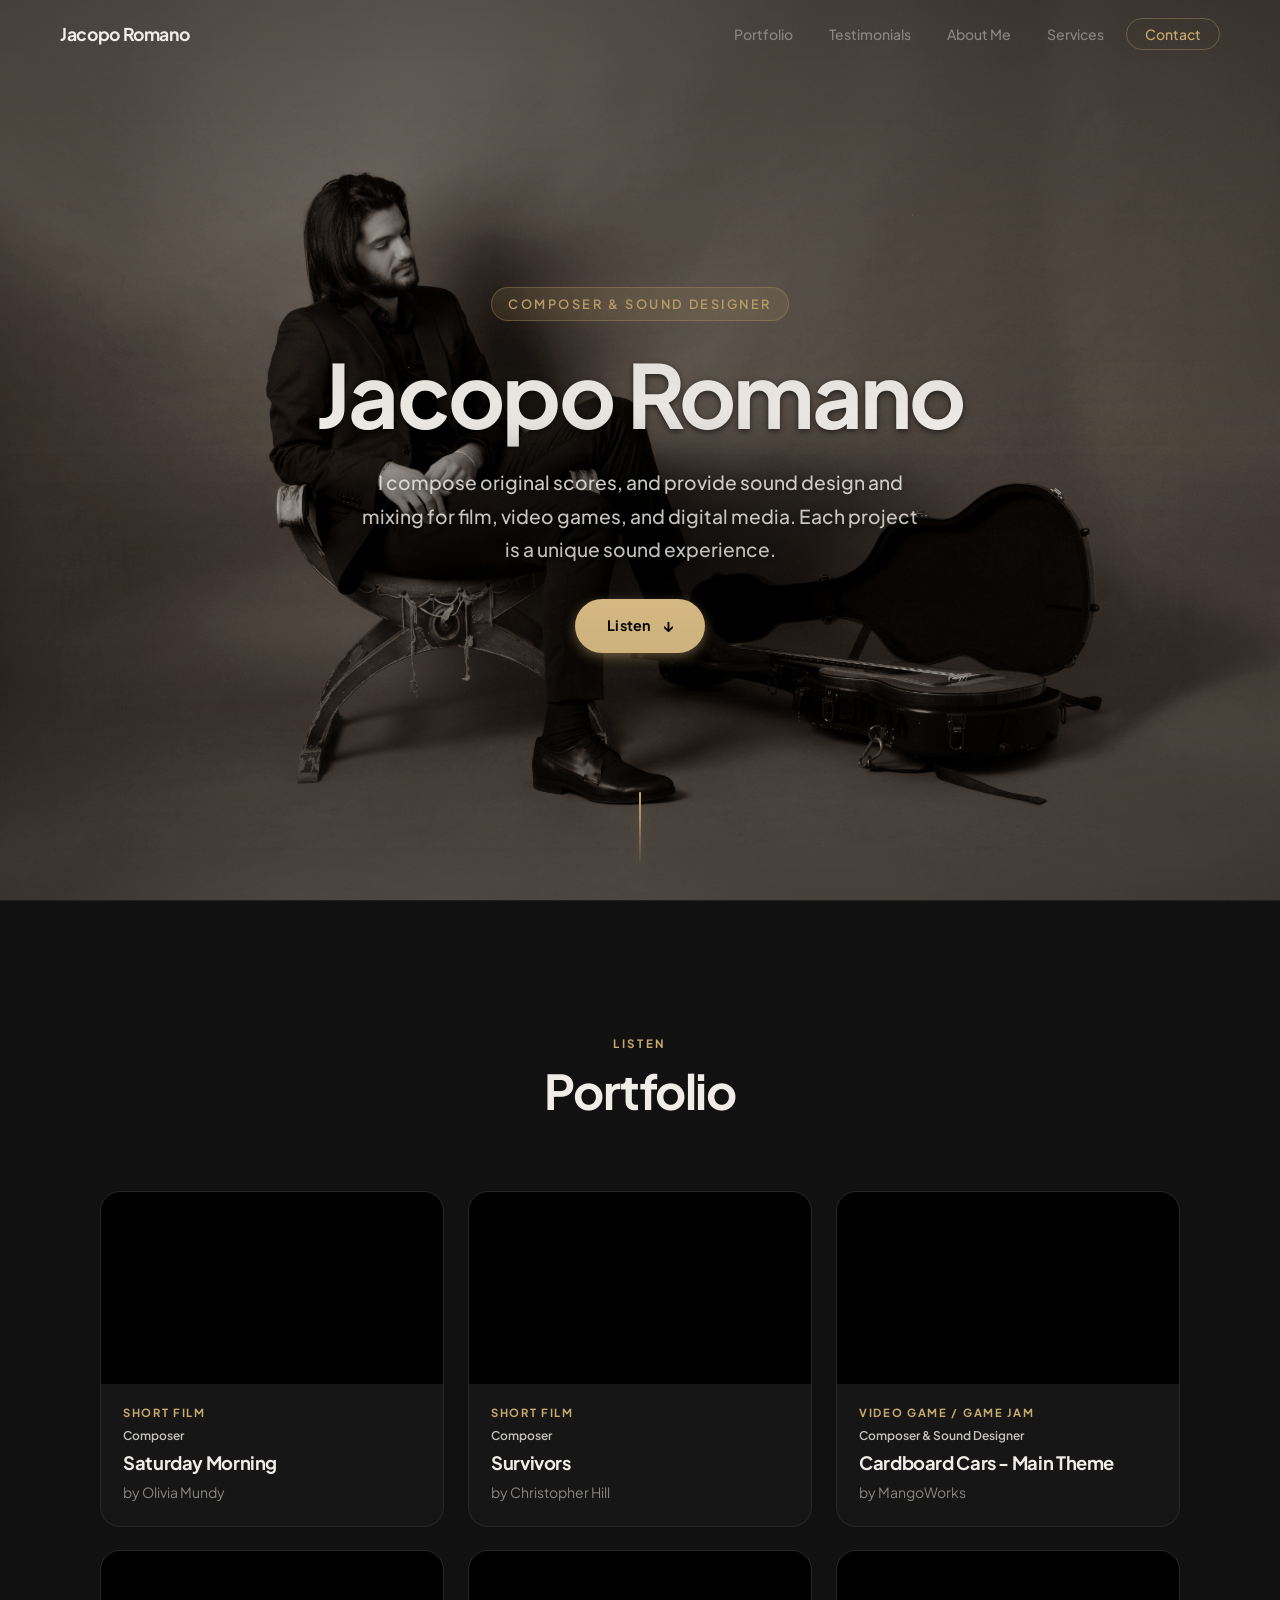
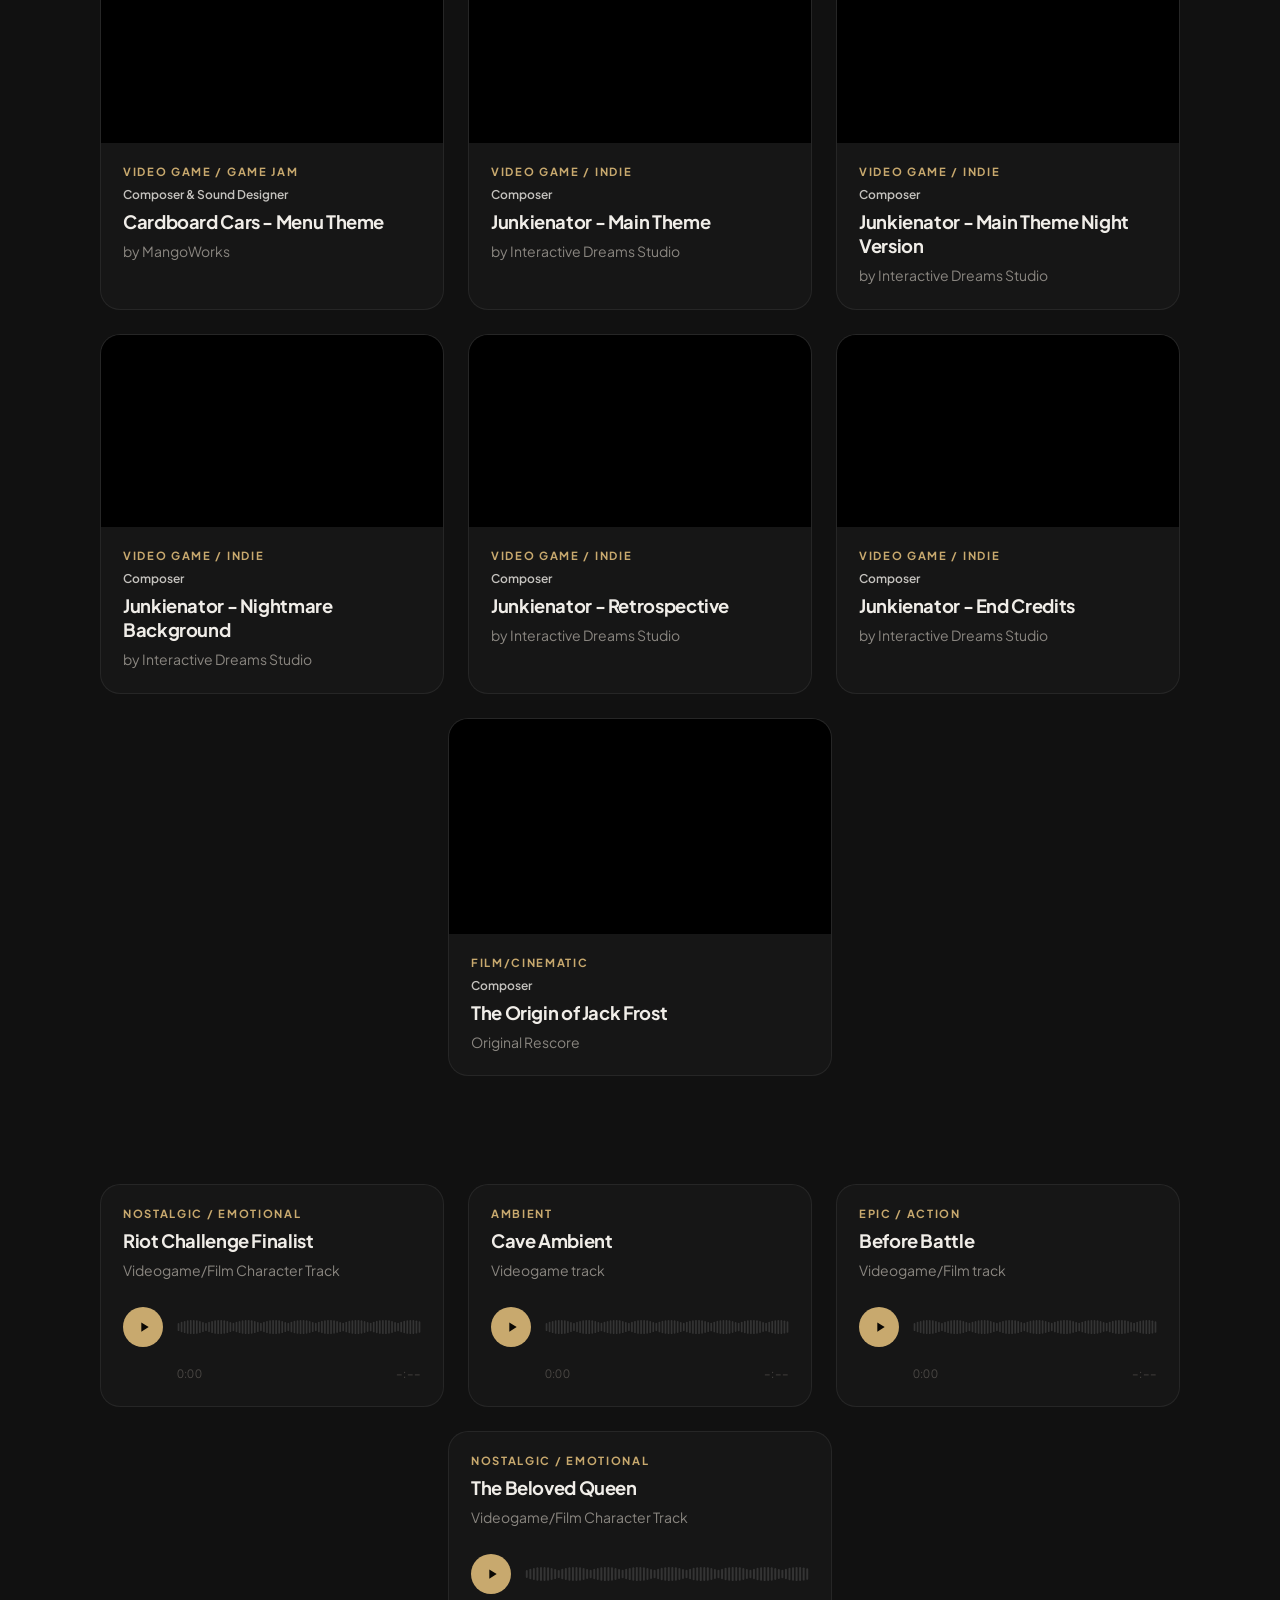
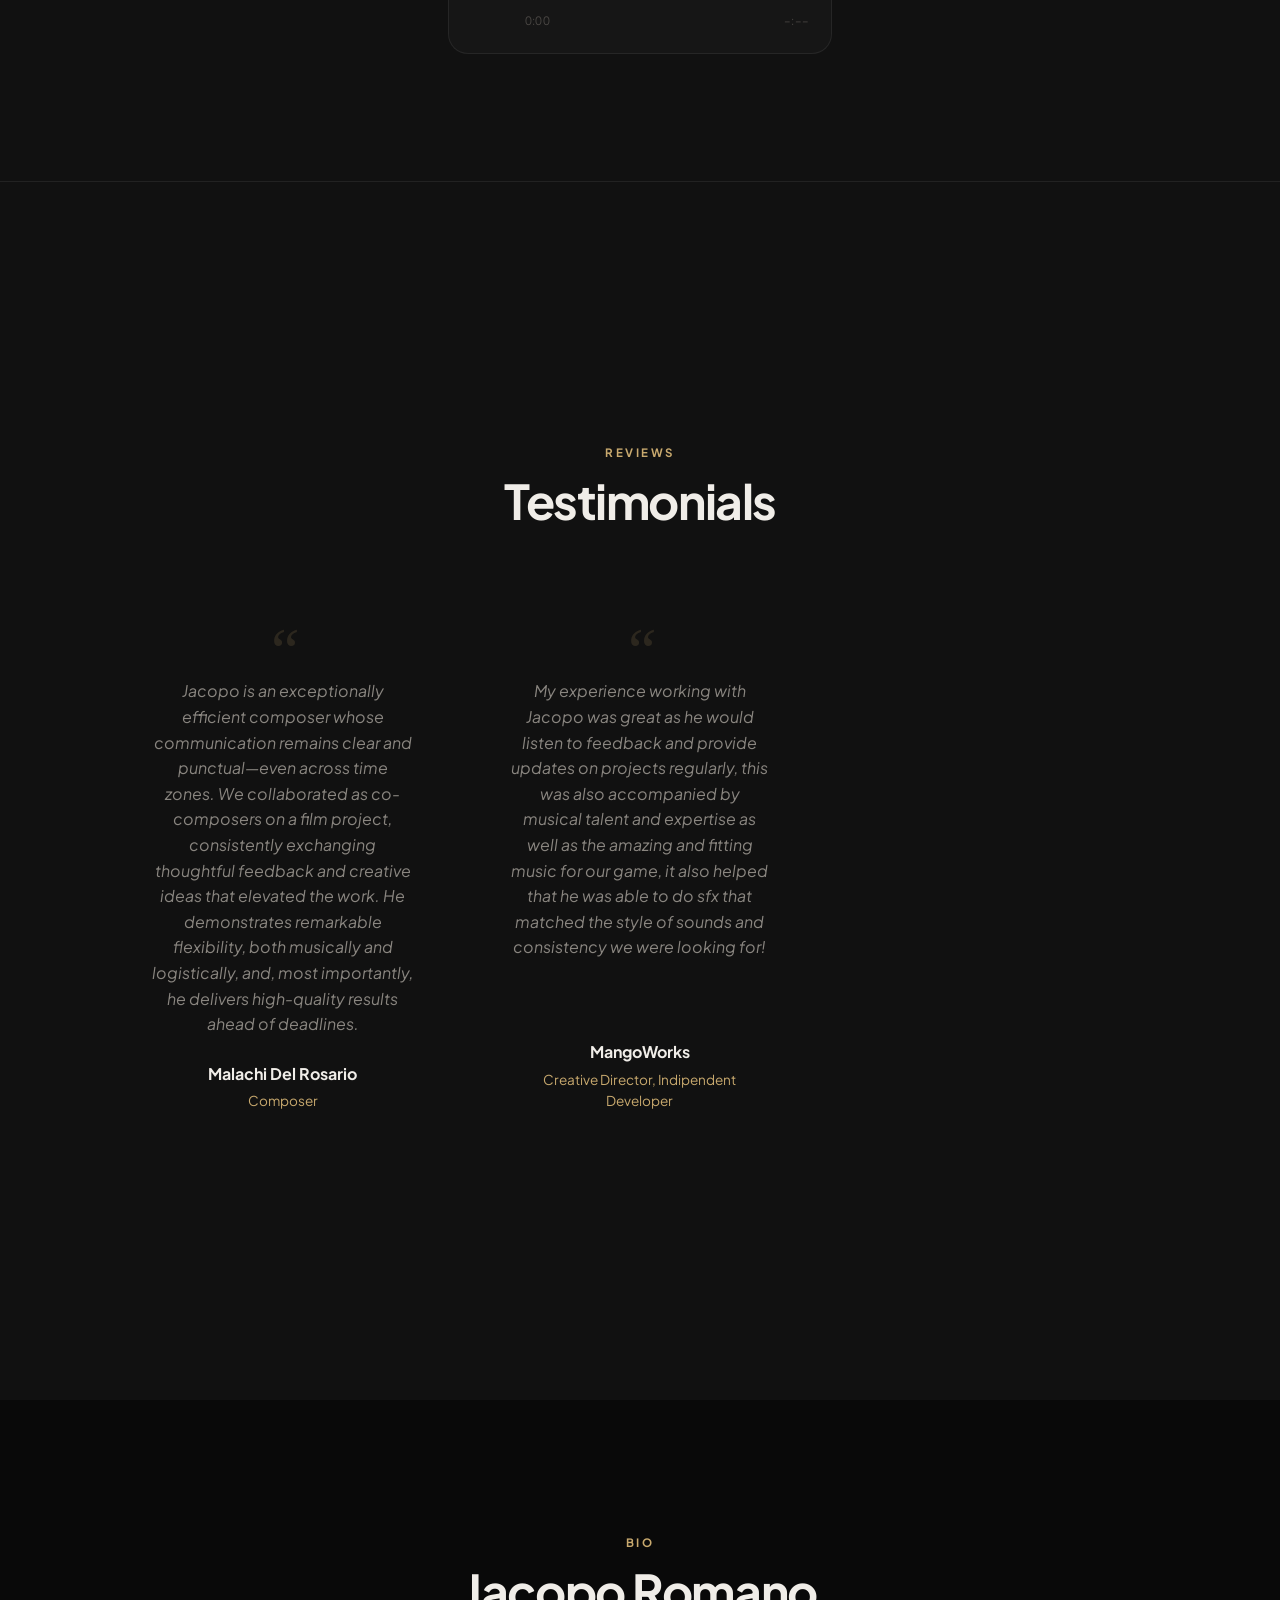
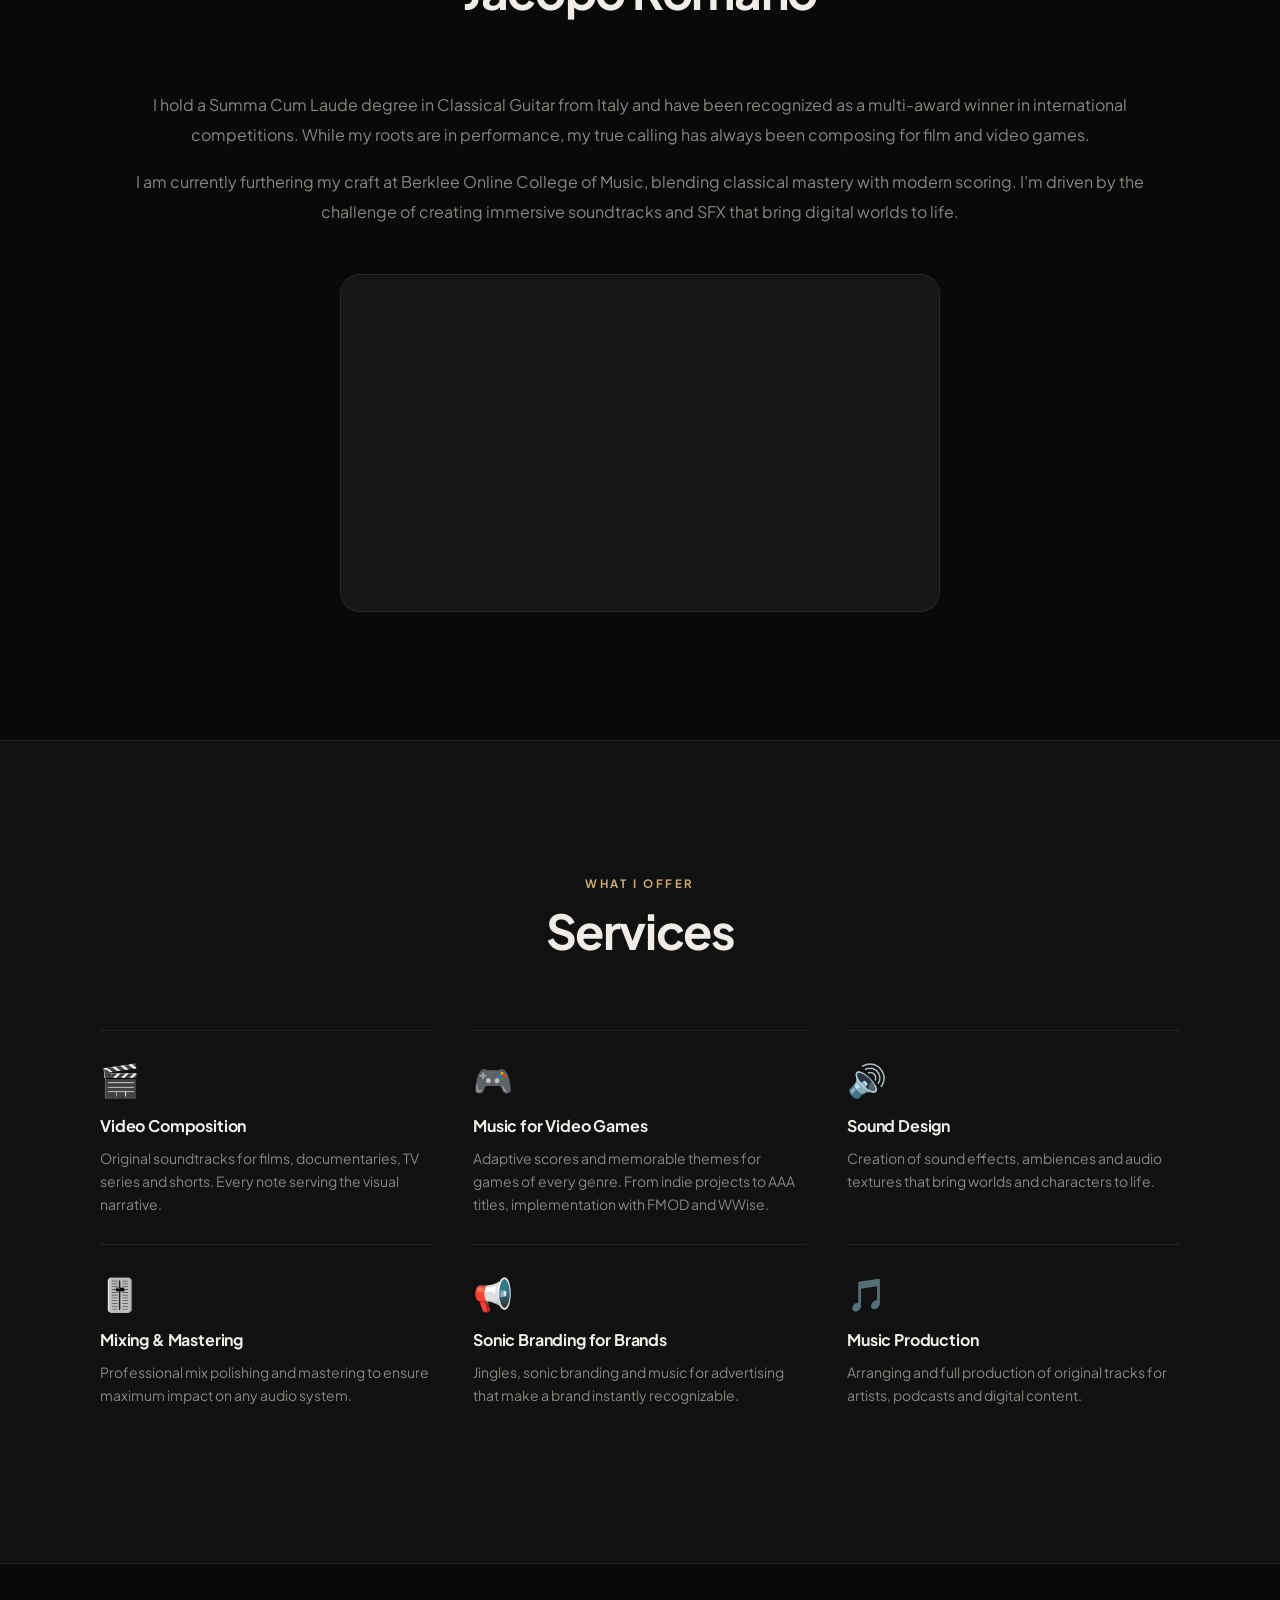
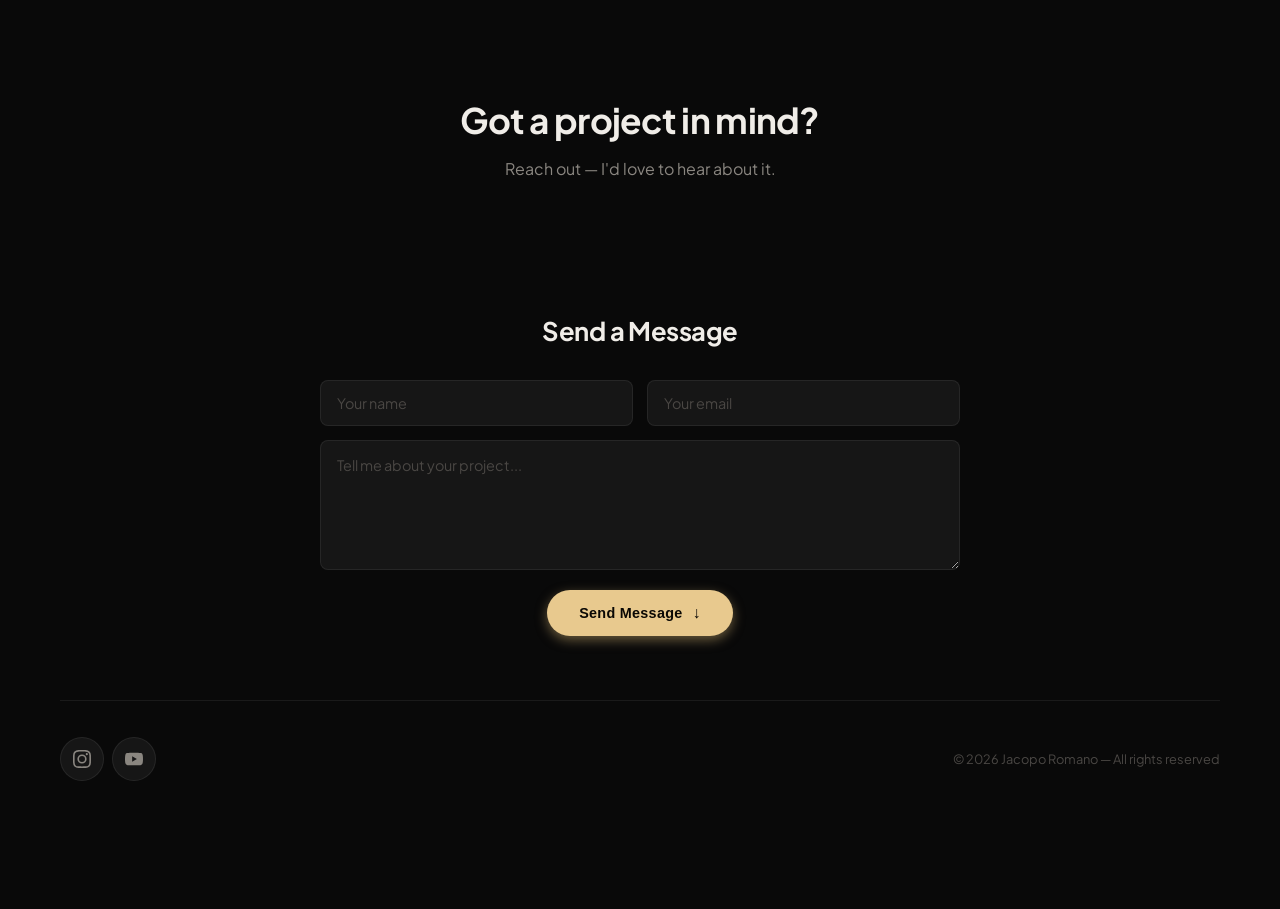
==== commit 76e28593: "cambio ordine pagina testimonial Co-authored-by: Copilot <copilot@github.com>" ====
--- a/index.html
+++ b/index.html
@@ -57,8 +57,8 @@
       <!-- Link di navigazione (popolati da app.js) -->
       <ul class="nav-links" id="nav-links">
         <li class="nav-mobile-home"><a href="#hero" class="nav-link nav-link-home">Jacopo Romano</a></li>
+        <li><a href="#portfolio" class="nav-link" id="nav-link-portfolio"></a></li>
         <li><a href="#testimonials" class="nav-link" id="nav-link-testimonials"></a></li>
-        <li><a href="#portfolio" class="nav-link" id="nav-link-portfolio"></a></li>
         <li><a href="#about"     class="nav-link" id="nav-link-about"></a></li>
         <li><a href="#services"  class="nav-link" id="nav-link-services"></a></li>
         <li><a href="#contact"   class="nav-link nav-link-cta" id="nav-link-contact"></a></li>
@@ -87,6 +87,20 @@
   </section>
 
   <!-- =====================================================================
+       PORTFOLIO — griglia dei brani audio
+       ===================================================================== -->
+  <section id="portfolio">
+    <div class="section-inner">
+      <div class="section-header">
+        <span class="section-label" id="portfolio-label"></span>
+        <h2 class="section-title" id="portfolio-title"></h2>
+      </div>
+      <!-- Le card vengono generate dinamicamente da app.js -->
+      <div class="tracks-grid" id="tracks-grid"></div>
+    </div>
+  </section>
+
+  <!-- =====================================================================
        TESTIMONIALS
        ===================================================================== -->
   <section id="testimonials">
@@ -97,20 +111,6 @@
       </div>
       <!-- Le reference e i testimonial vengono generati dinamicamente da app.js -->
       <div class="testimonials-grid" id="testimonials-grid"></div>
-    </div>
-  </section>
-
-  <!-- =====================================================================
-       PORTFOLIO — griglia dei brani audio
-       ===================================================================== -->
-  <section id="portfolio">
-    <div class="section-inner">
-      <div class="section-header">
-        <span class="section-label" id="portfolio-label"></span>
-        <h2 class="section-title" id="portfolio-title"></h2>
-      </div>
-      <!-- Le card vengono generate dinamicamente da app.js -->
-      <div class="tracks-grid" id="tracks-grid"></div>
     </div>
   </section>
 
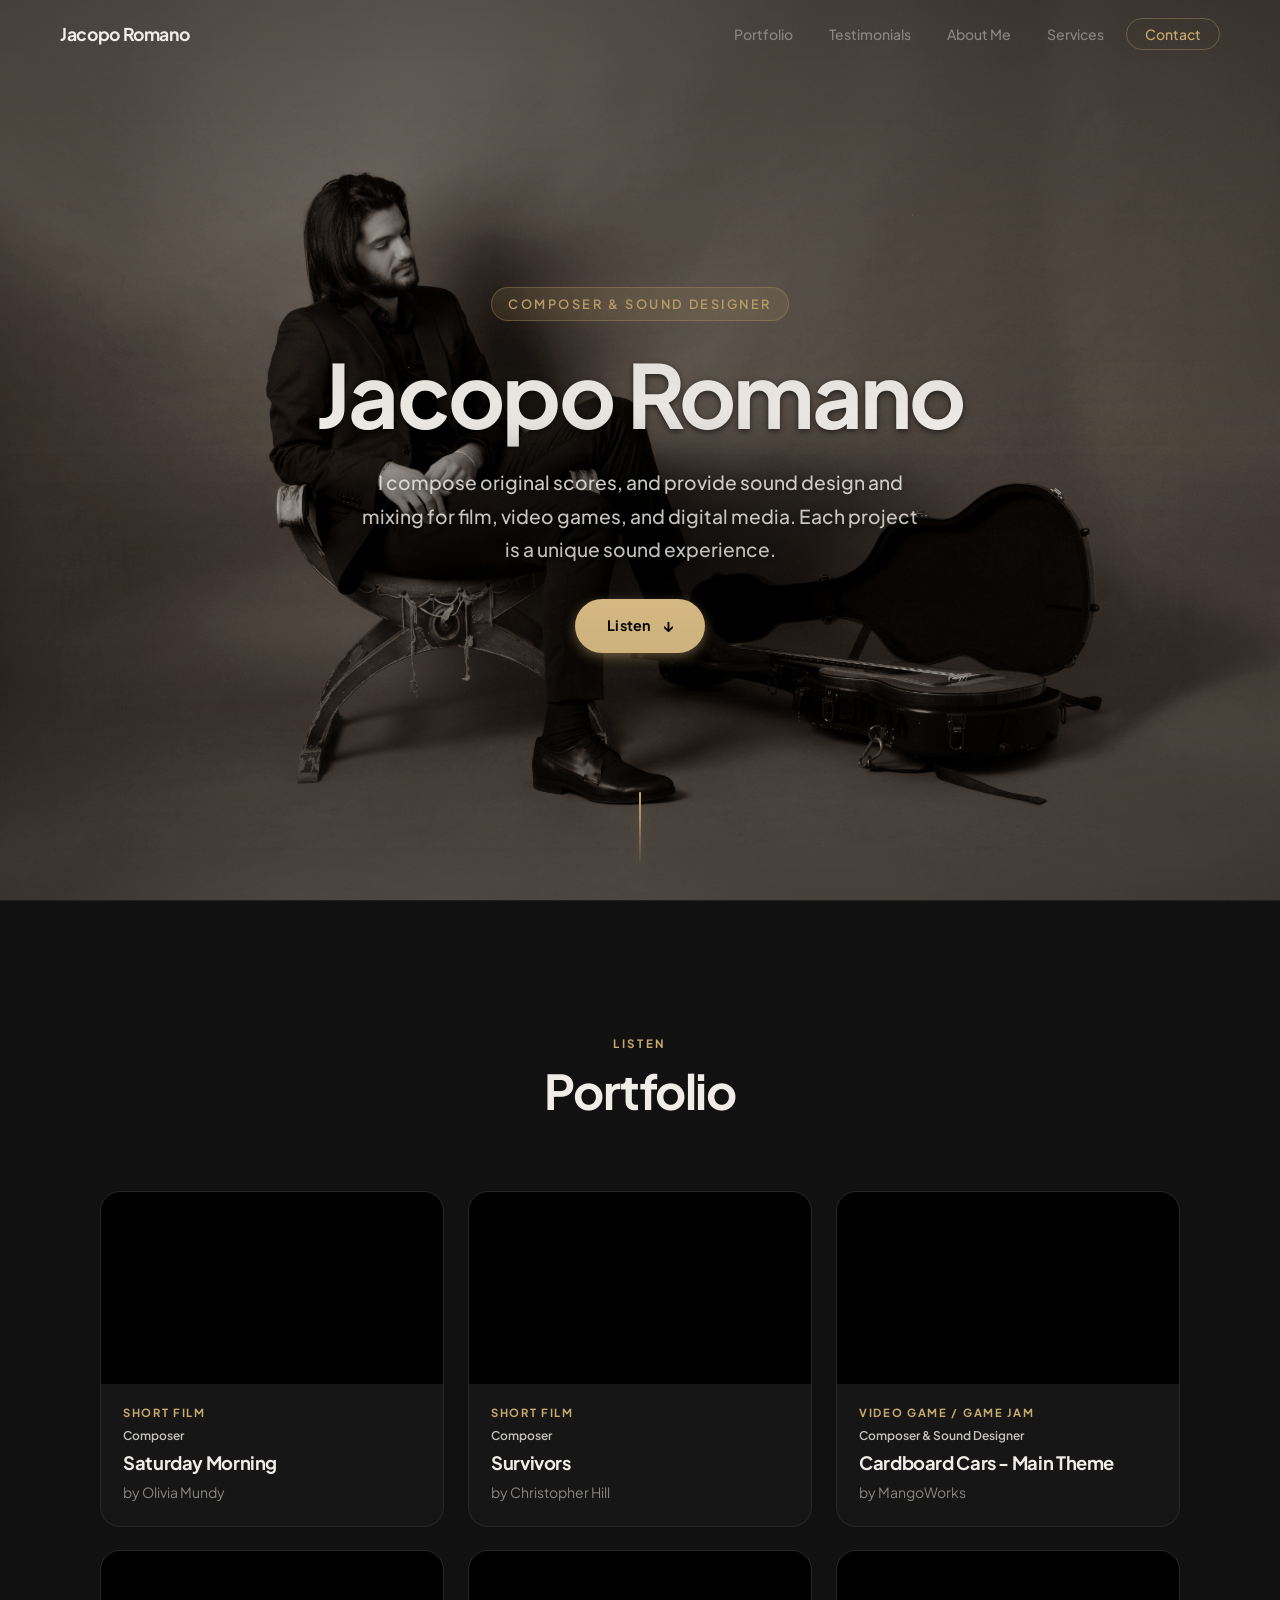
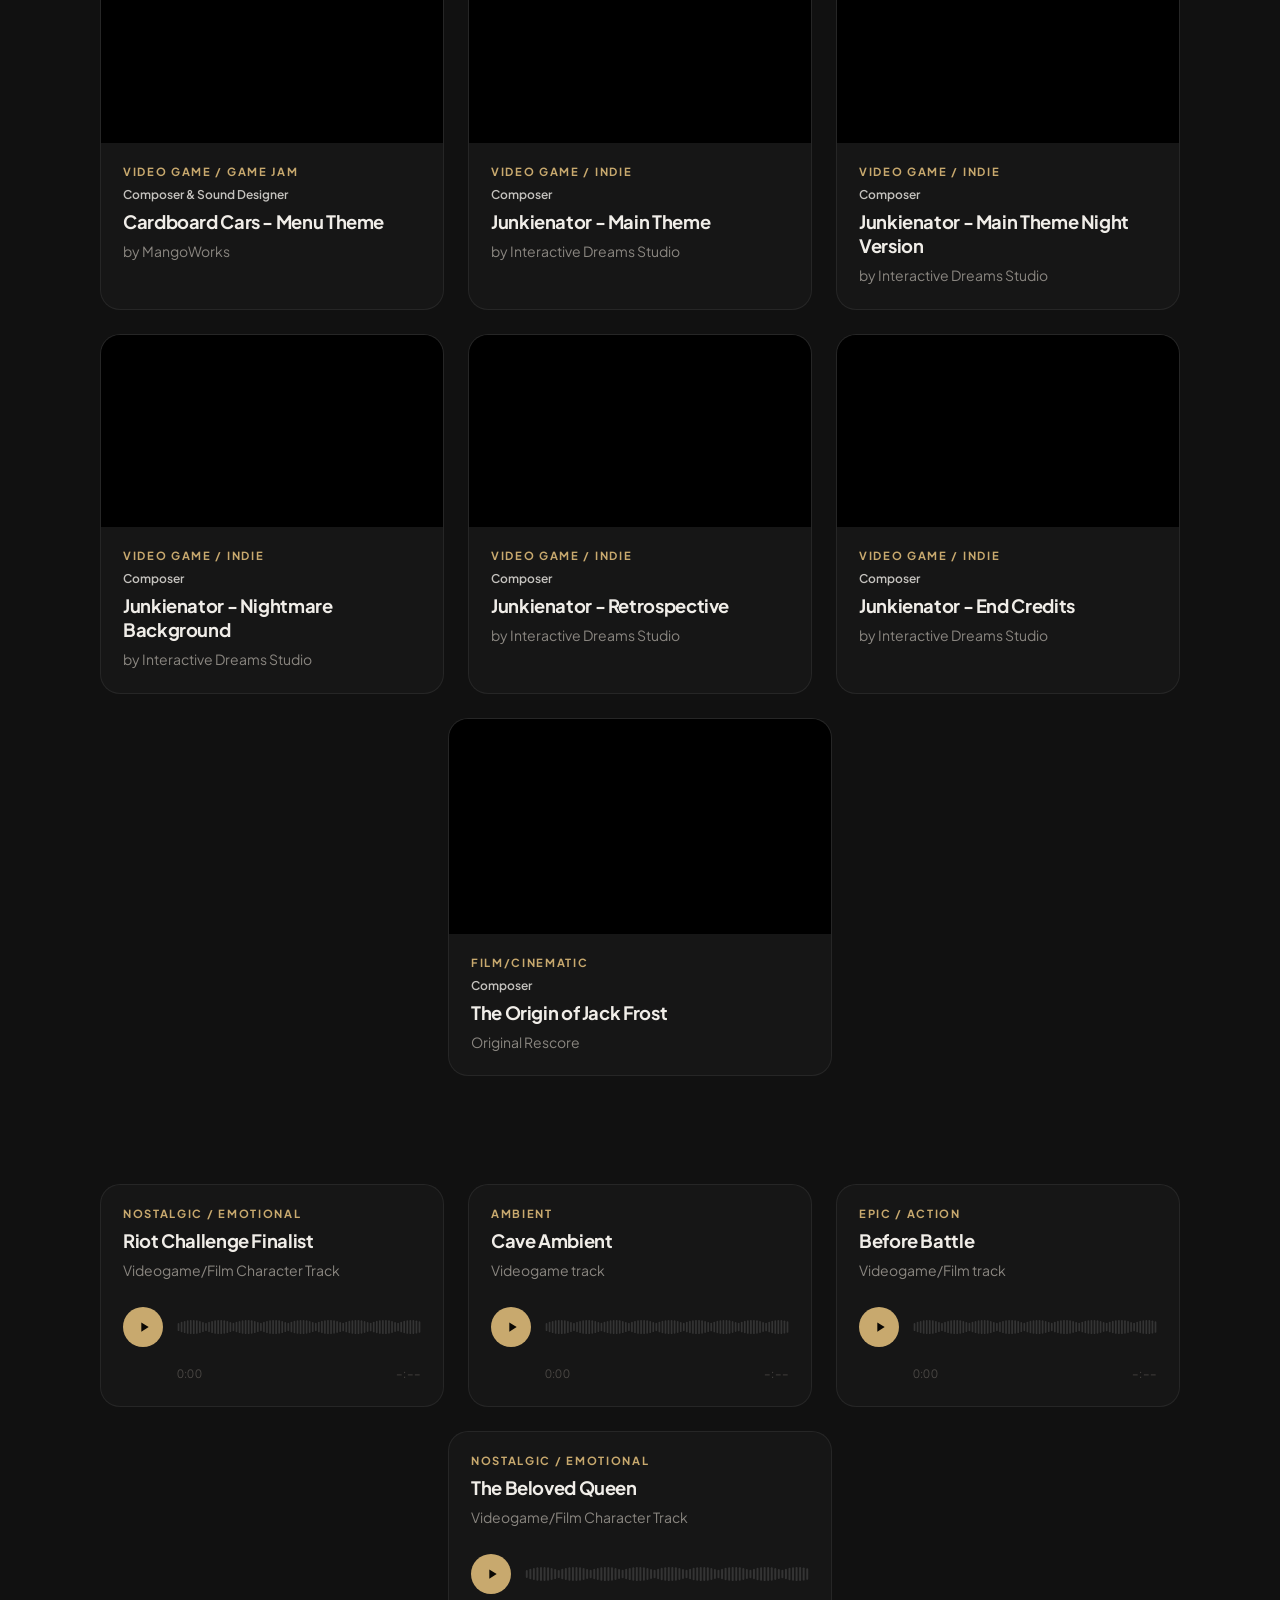
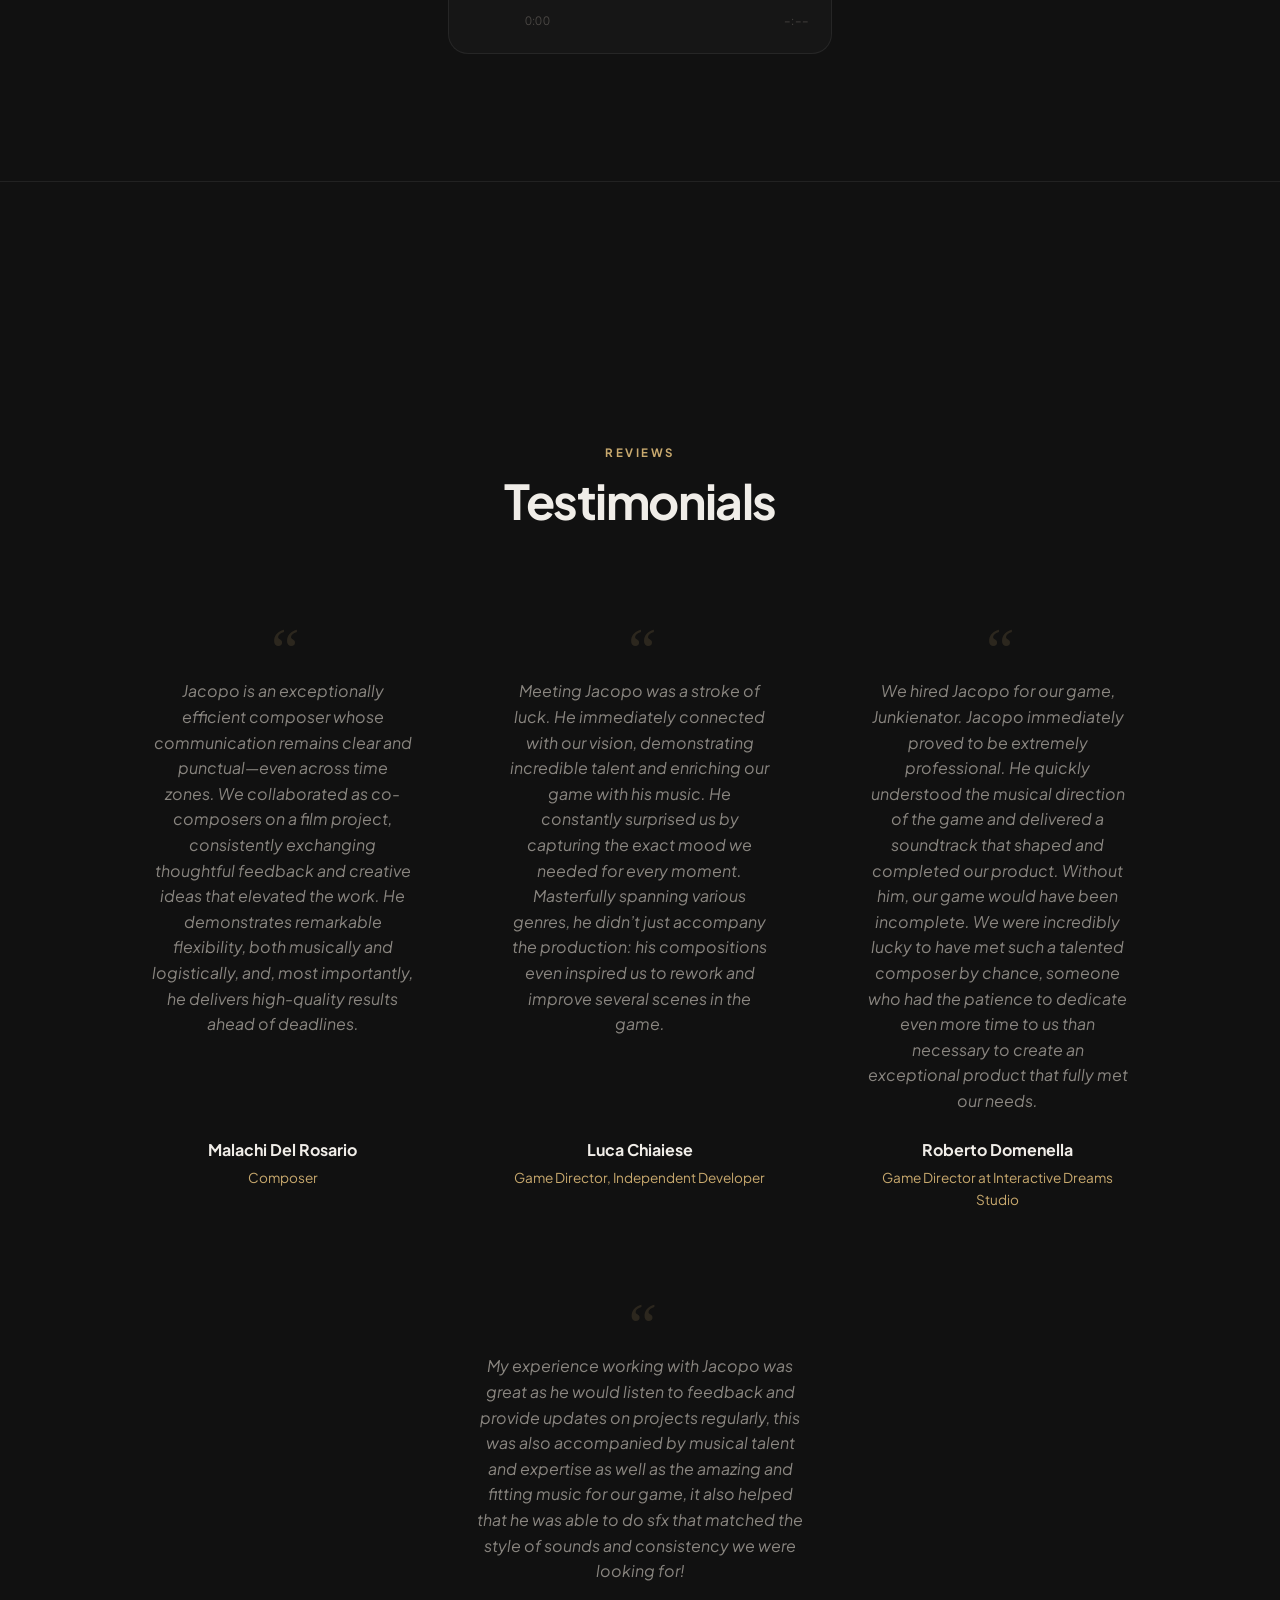
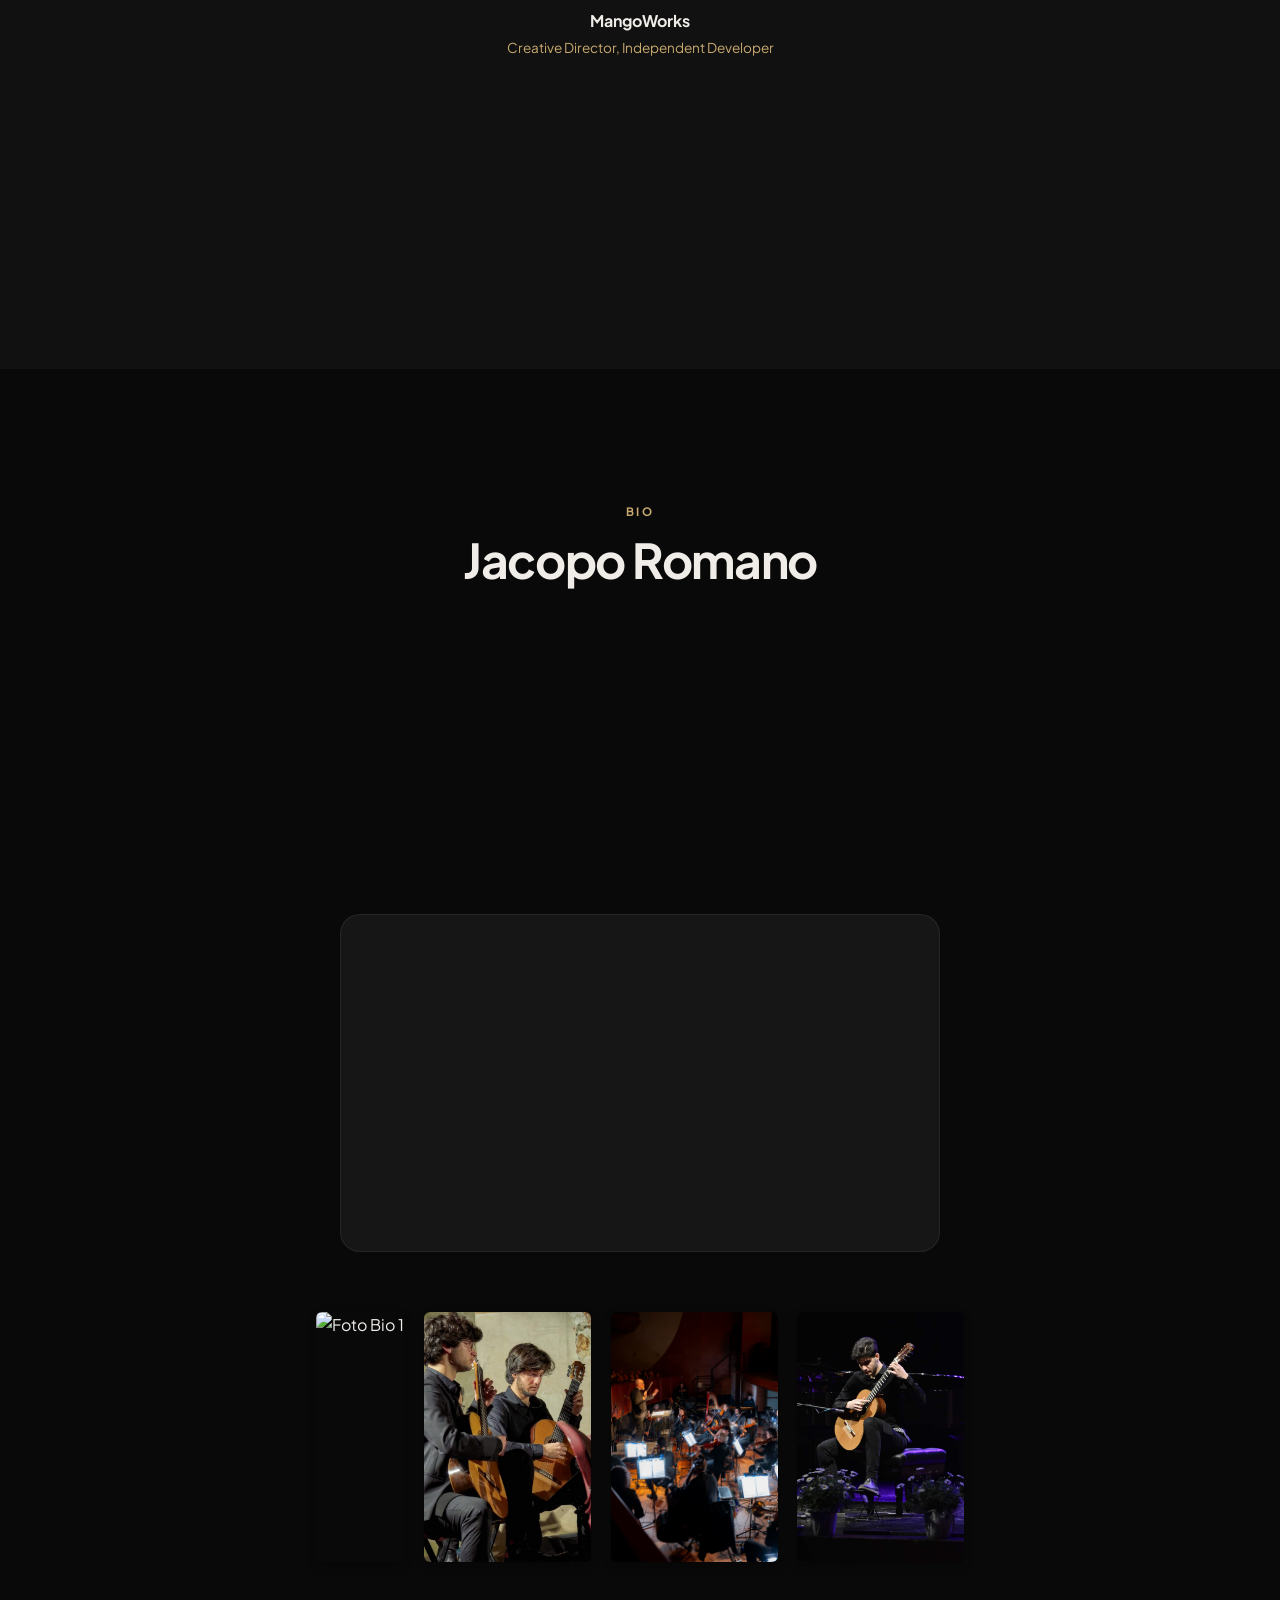
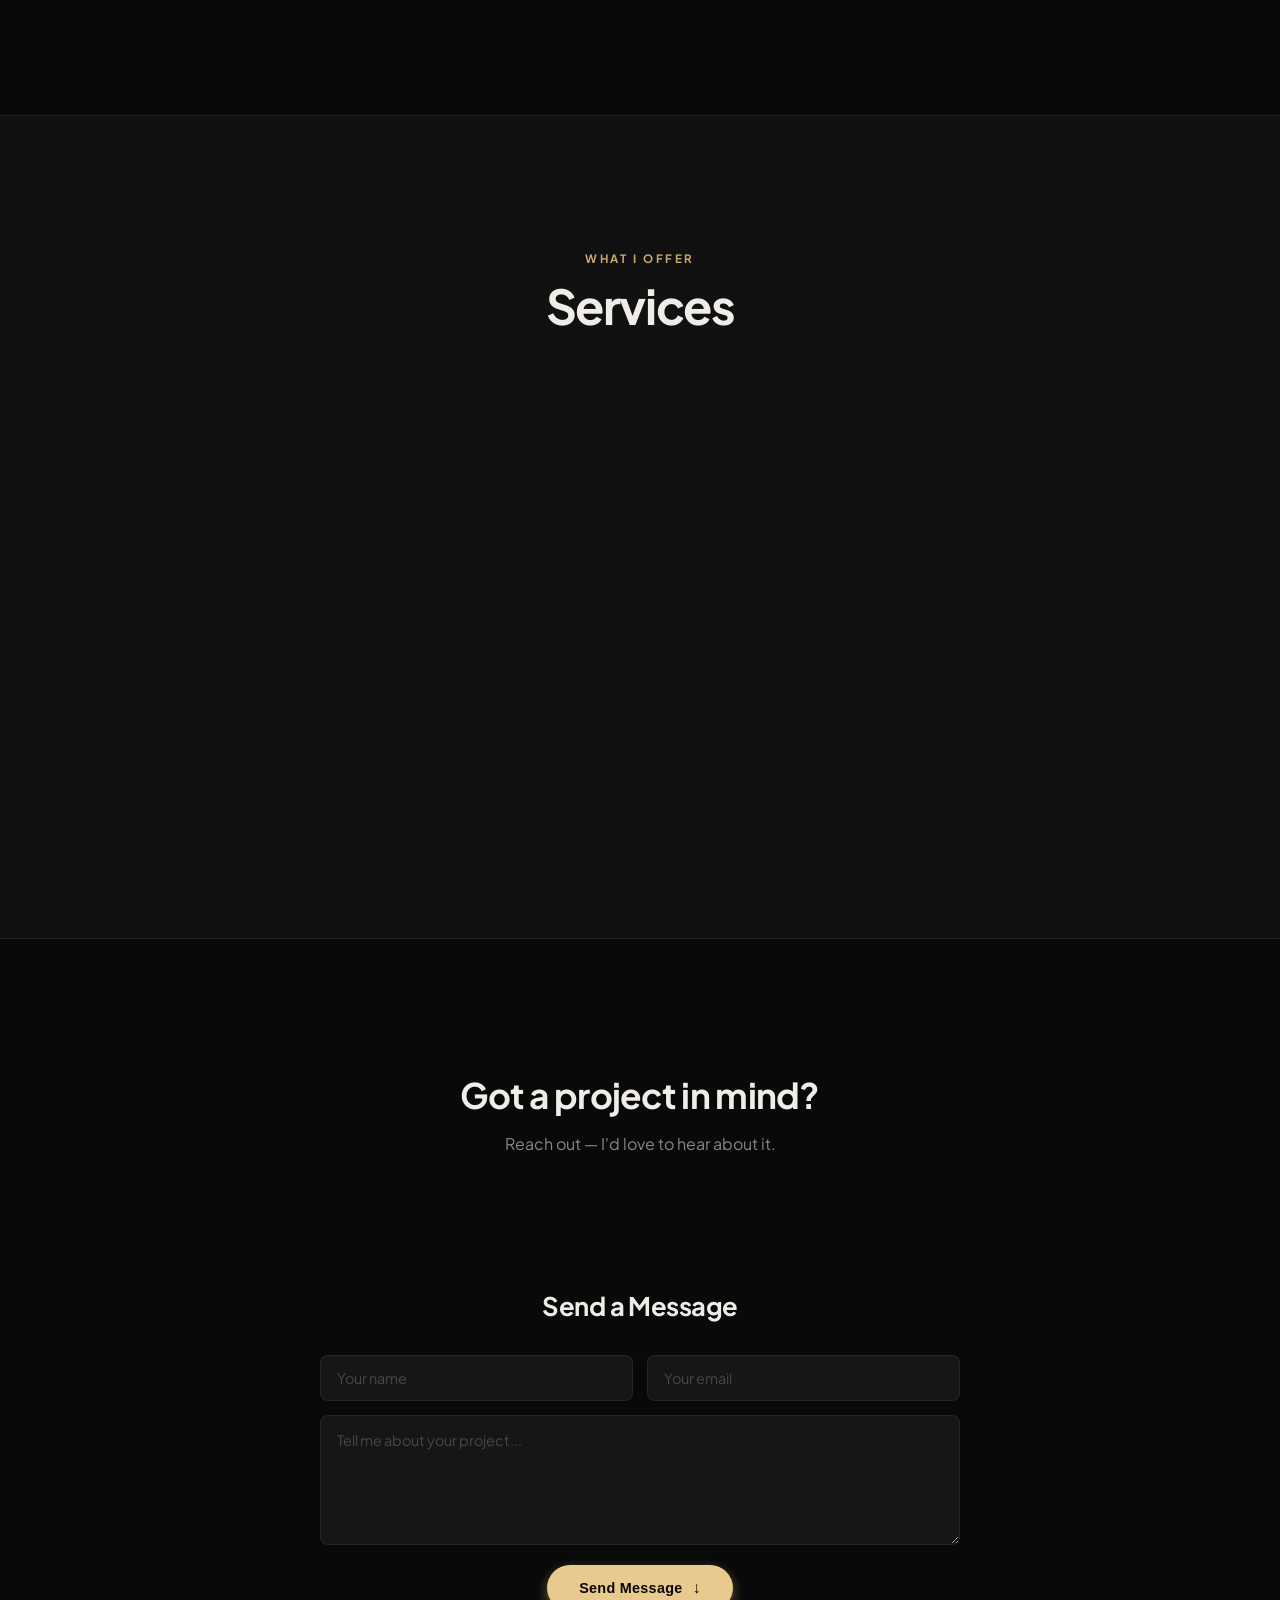
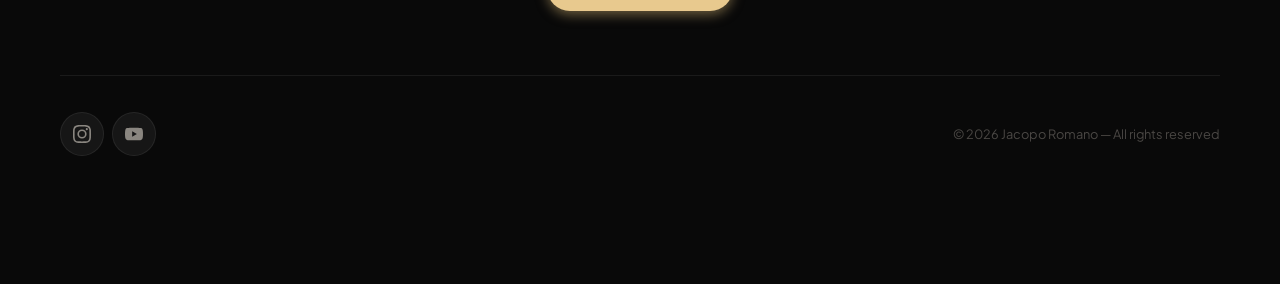
==== commit 978e90df: "aggiunta foto nella bio" ====
--- a/index.html
+++ b/index.html
@@ -131,6 +131,9 @@
       </div>
       <!-- video centrato sotto descrizione e immagine -->
       <div class="about-video" id="about-video"></div>
+
+      <!-- Sezione galleria di immagini in riga -->
+      <div class="bio-gallery" id="bio-gallery"></div>
     </div>
   </section>
 
@@ -191,6 +194,12 @@
     </div>
   </footer>
 
+  <!-- Modal per ingrandire immagini -->
+  <div id="image-modal" class="image-modal-overlay">
+    <span class="image-modal-close" id="image-modal-close">&times;</span>
+    <img class="image-modal-content" id="image-modal-img" />
+  </div>
+
   <!-- =====================================================================
        SCRIPT — config.js deve essere caricato PRIMA di app.js
        ===================================================================== -->
--- a/style.css
+++ b/style.css
@@ -887,6 +887,96 @@
   height: 100%;
 }
 
+/* Galleria bio sotto il video */
+.bio-gallery {
+  display: flex;
+  flex-direction: row;
+  flex-wrap: nowrap;
+  justify-content: center;
+  align-items: stretch;
+  gap: 20px;
+  margin-top: 40px;
+  width: 100%;
+  overflow-x: auto;
+  /* Aggiunti padding per non tagliare le foto espansendosi (scale e translateY in hover) */
+  padding-top: 20px;
+  padding-bottom: 25px; 
+}
+
+.bio-gallery img {
+  max-width: 300px;
+  max-height: 250px;
+  width: auto;
+  height: auto;
+  object-fit: cover;
+  border-radius: 6px;
+  box-shadow: 0 4px 10px rgba(0,0,0,0.3);
+  transition: transform 0.3s ease, box-shadow 0.3s ease;
+  cursor: pointer;
+  /* Aiuta il browser a renderizzare lo zoom senza "sgranature" (antialiasing hardware) */
+  transform: translateZ(0);
+  will-change: transform, box-shadow;
+}
+
+.bio-gallery img:hover {
+  transform: translateY(-5px) scale(1.02) translateZ(0);
+  /* Ombra oro molto più morbida e diffusa */
+  box-shadow: 0 12px 35px rgba(200, 169, 110, 0.2);
+}
+
+/* Modal per le immagini */
+.image-modal-overlay {
+  display: none;
+  position: fixed;
+  z-index: 9999;
+  padding-top: 100px;
+  left: 0;
+  top: 0;
+  width: 100%;
+  height: 100%;
+  overflow: auto;
+  background-color: rgba(10, 10, 10, 0.95);
+  backdrop-filter: blur(5px);
+  opacity: 0;
+  transition: opacity 0.3s ease;
+}
+
+.image-modal-overlay.show {
+  display: block;
+  opacity: 1;
+}
+
+.image-modal-content {
+  margin: auto;
+  display: block;
+  max-width: 90%;
+  max-height: 80vh;
+  border-radius: 8px;
+  box-shadow: 0 0 20px rgba(0, 0, 0, 0.8);
+  transform: scale(0.8);
+  transition: transform 0.3s ease;
+}
+
+.image-modal-overlay.show .image-modal-content {
+  transform: scale(1);
+}
+
+.image-modal-close {
+  position: absolute;
+  top: 30px;
+  right: 50px;
+  color: #fff;
+  font-size: 40px;
+  font-weight: bold;
+  cursor: pointer;
+  transition: color 0.3s;
+}
+
+.image-modal-close:hover,
+.image-modal-close:focus {
+  color: var(--accent);
+  text-decoration: none;
+}
 
 .about-layout {
   /* switch to single centered column when photo removed */
@@ -982,16 +1072,21 @@
 }
 
 .testimonials-grid {
-  display: grid;
-  grid-template-columns: repeat(auto-fill, minmax(300px, 1fr));
+  display: flex;
+  flex-wrap: wrap;
+  justify-content: center;
+  align-items: stretch;
   gap: 32px;
   margin-top: 40px;
 }
 
 .testimonial-card {
+  flex: 1 1 300px;
+  max-width: 400px;
   padding: 32px;
   display: flex;
   flex-direction: column;
+  justify-content: space-between;
   align-items: center;
   text-align: center;
 }
@@ -1033,6 +1128,10 @@
   font-size: 0.85rem;
   color: var(--accent);
   margin-top: 4px;
+  min-height: 44px; /* Riserva spazio per 2-3 righe in modo che i nomi soprastanti si allineino perfettamente */
+  display: flex;
+  align-items: flex-start;
+  justify-content: center;
 }
 
 /* --------------------------------------------------------------------------
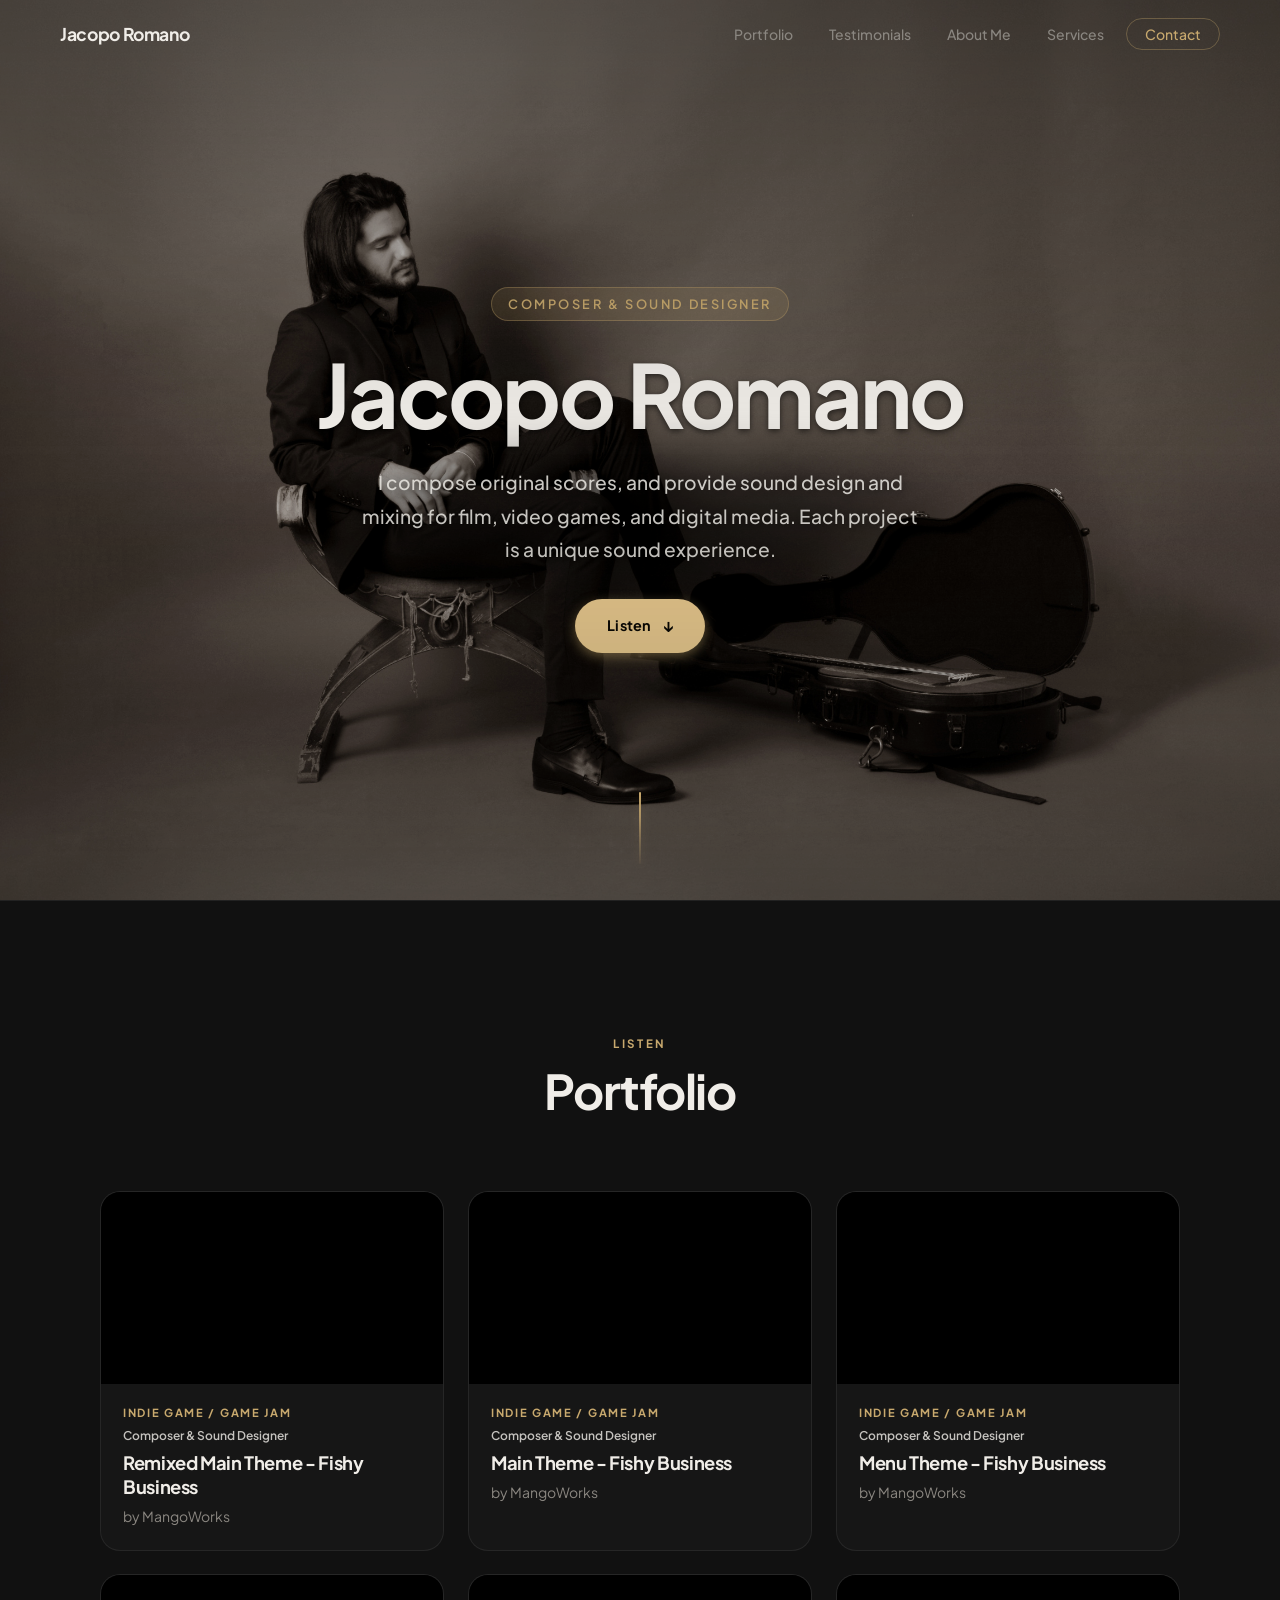
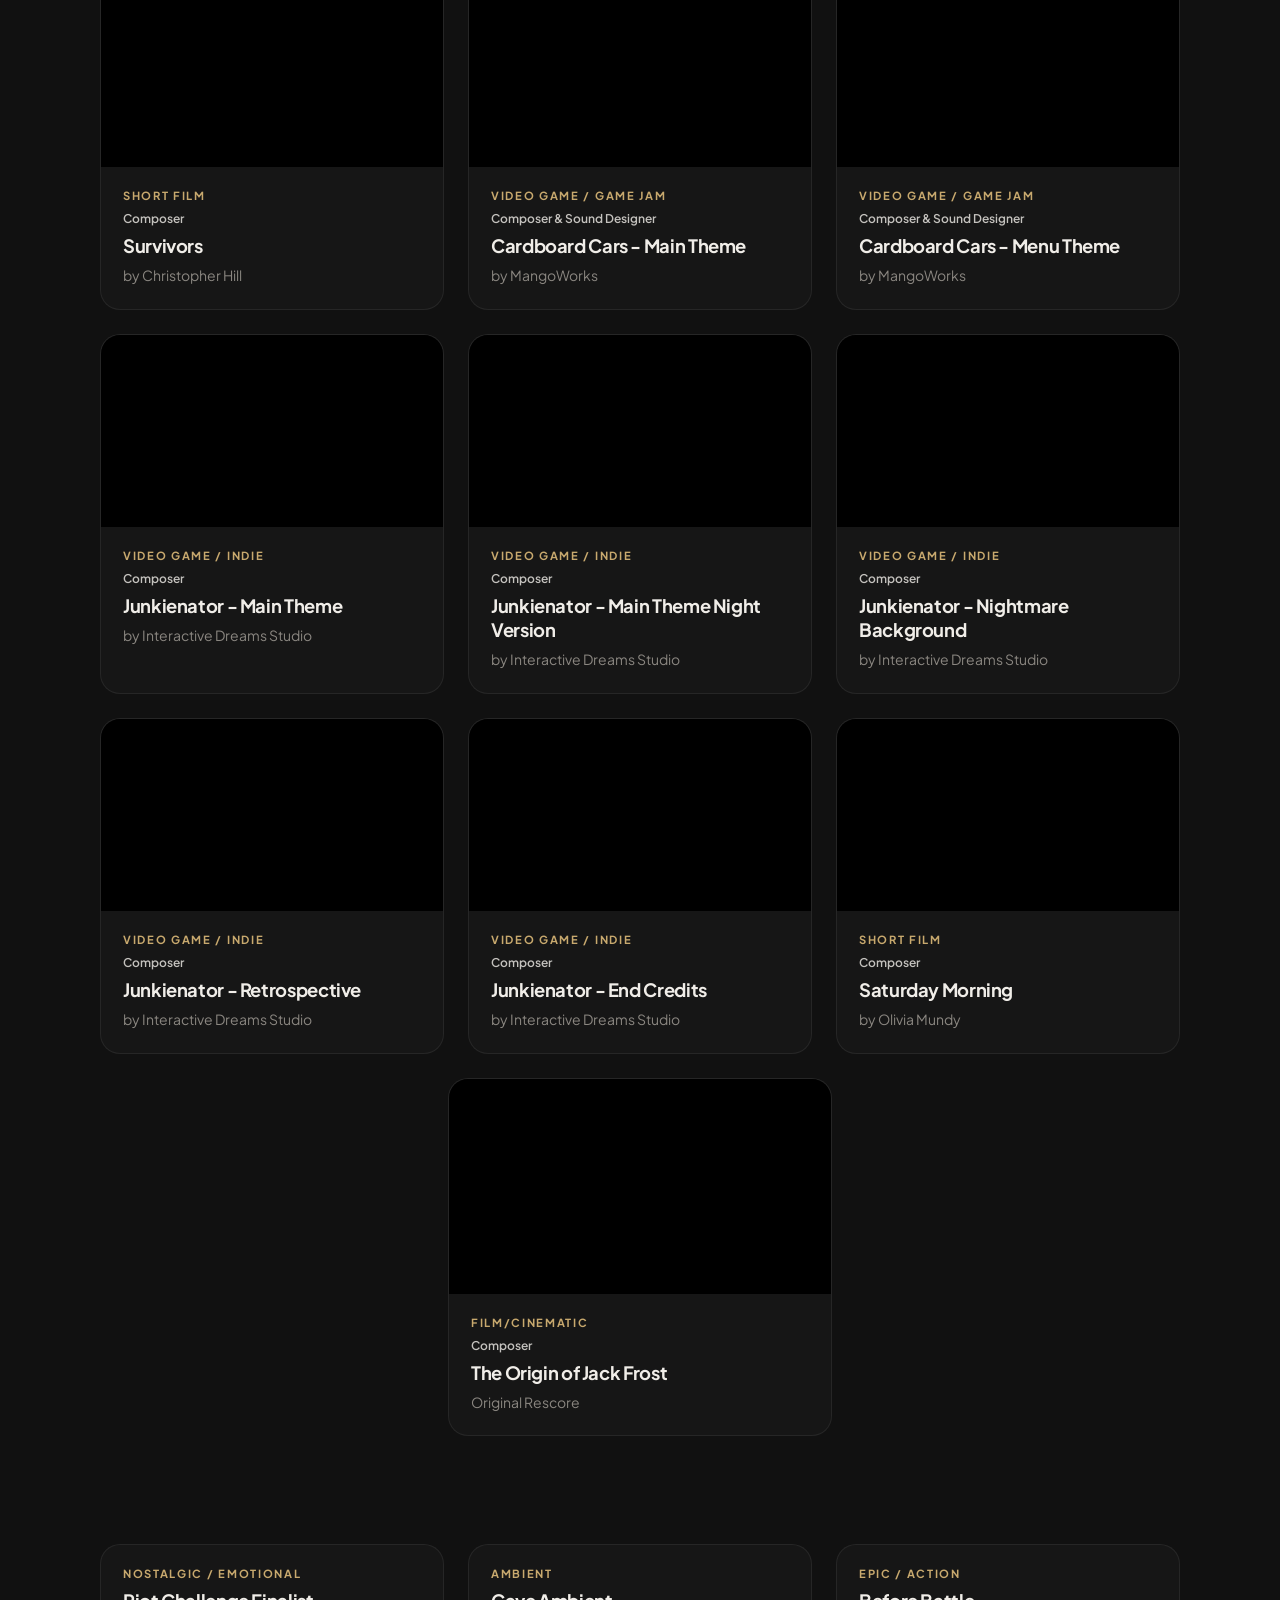
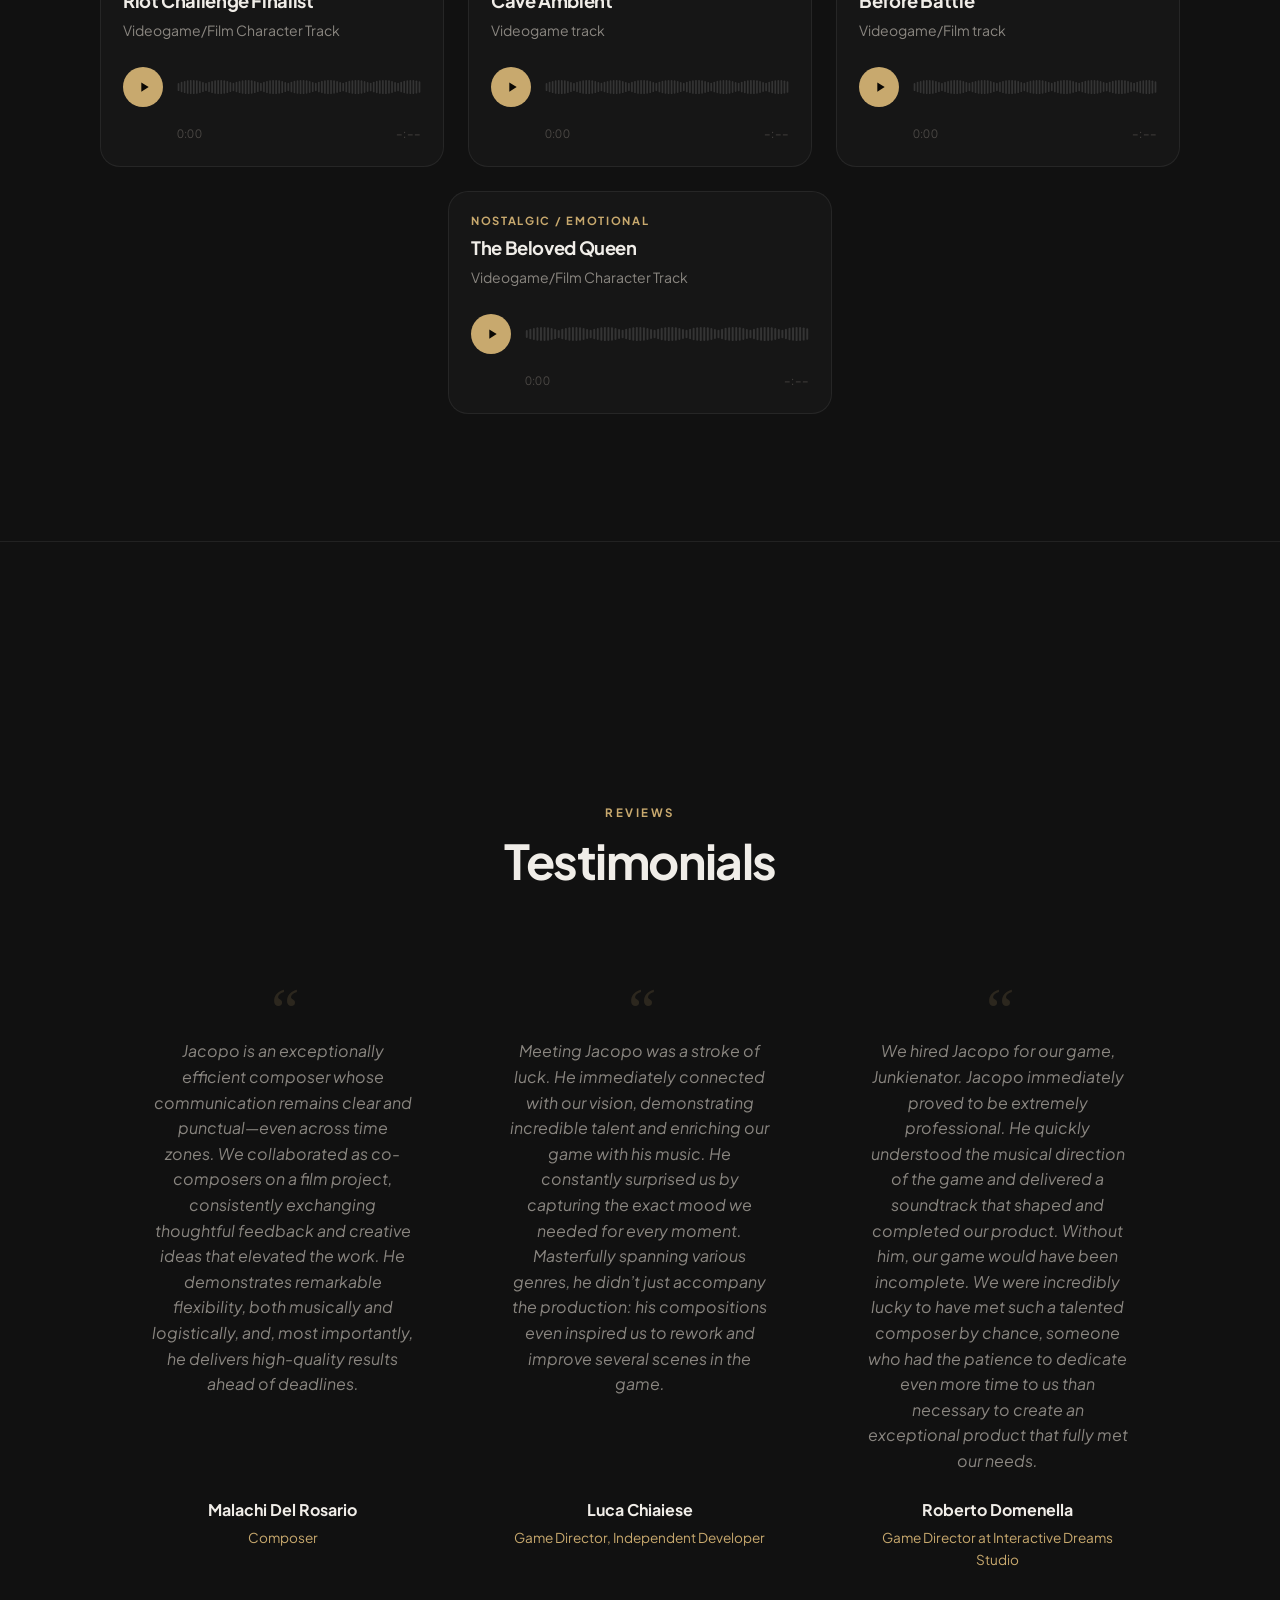
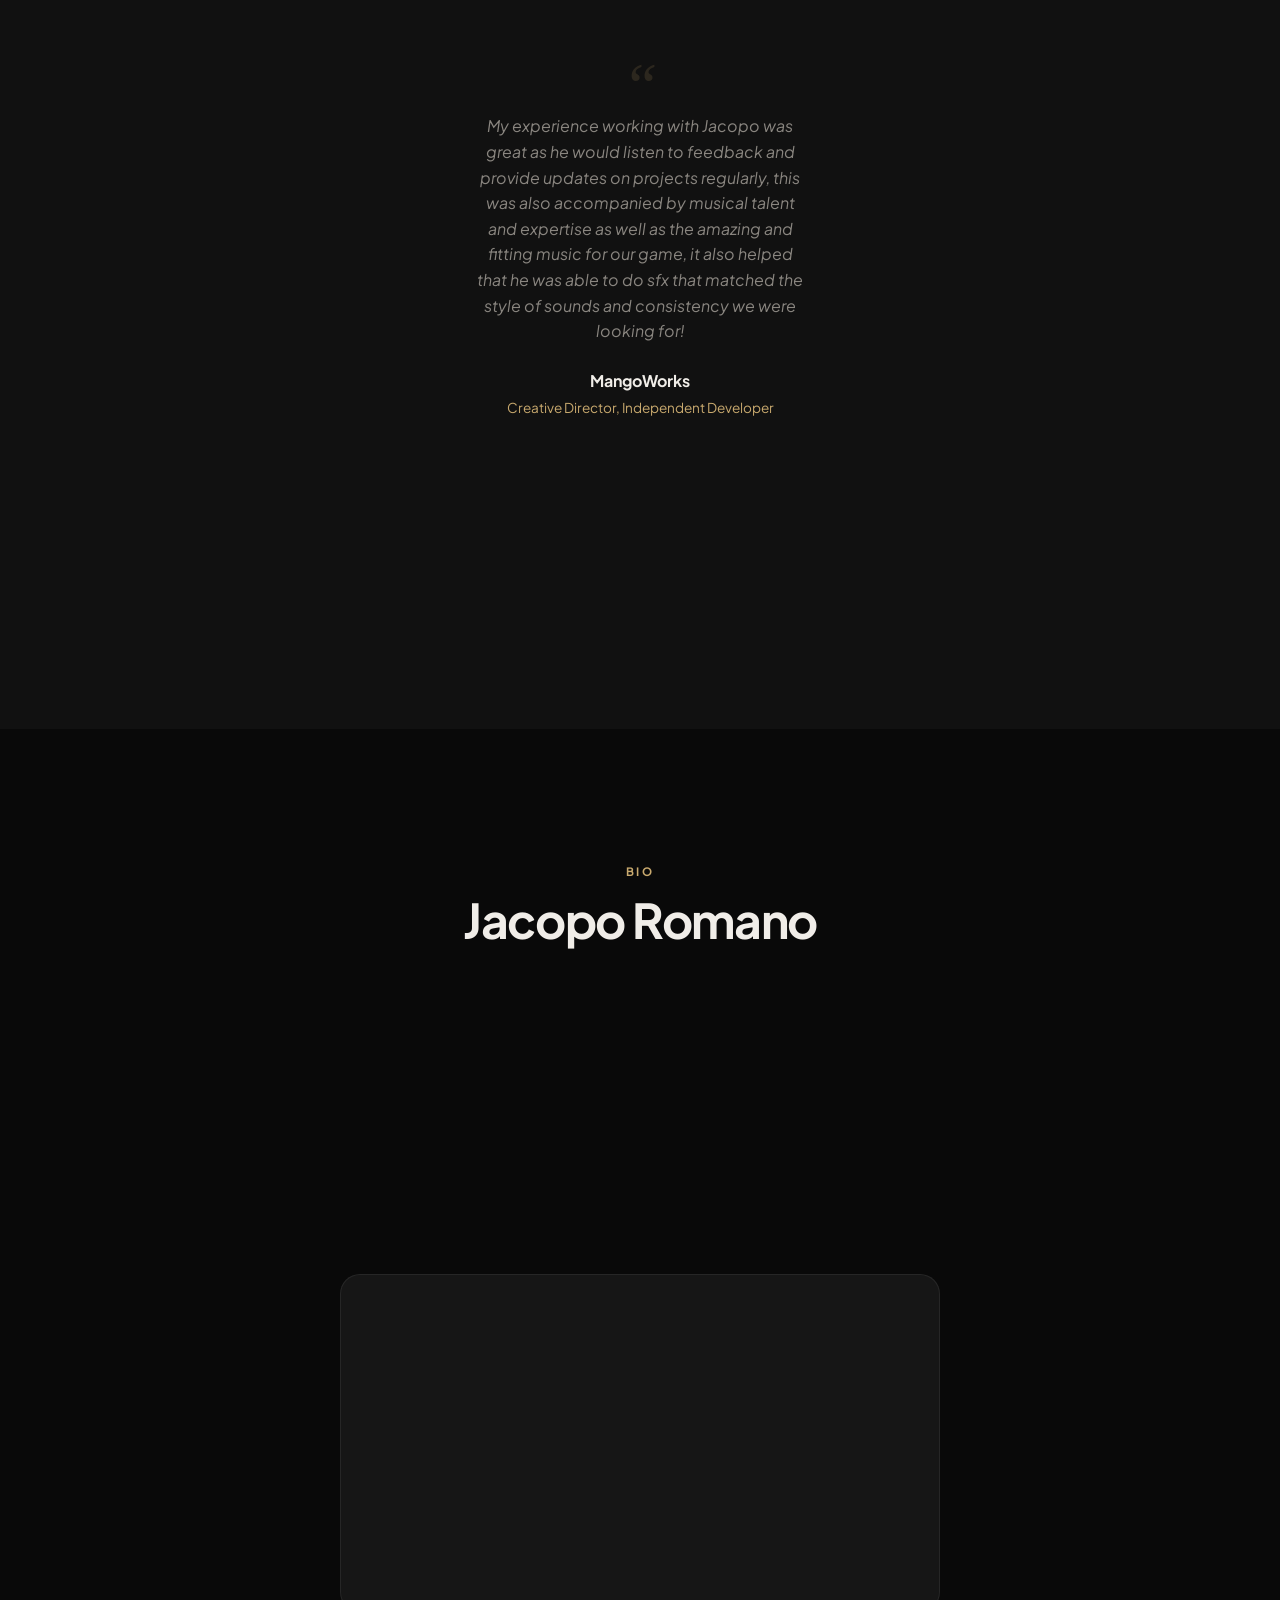
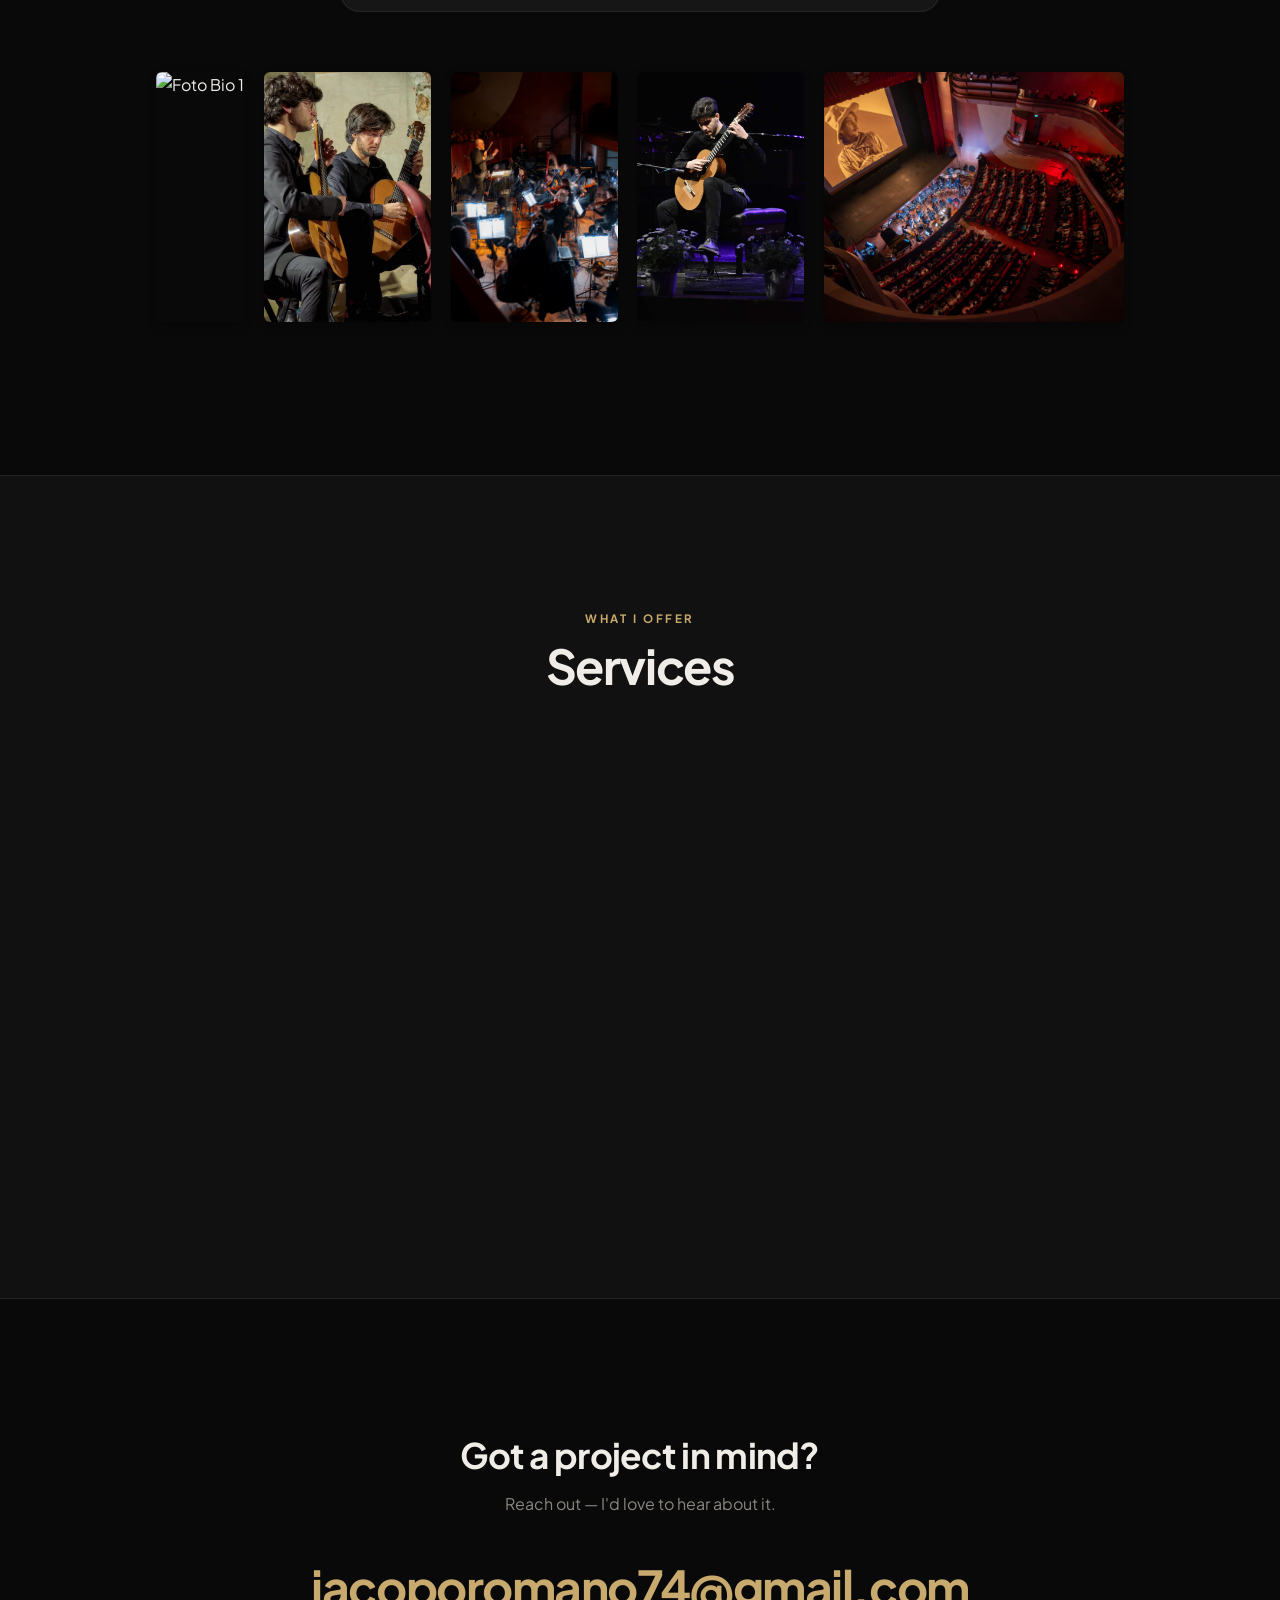
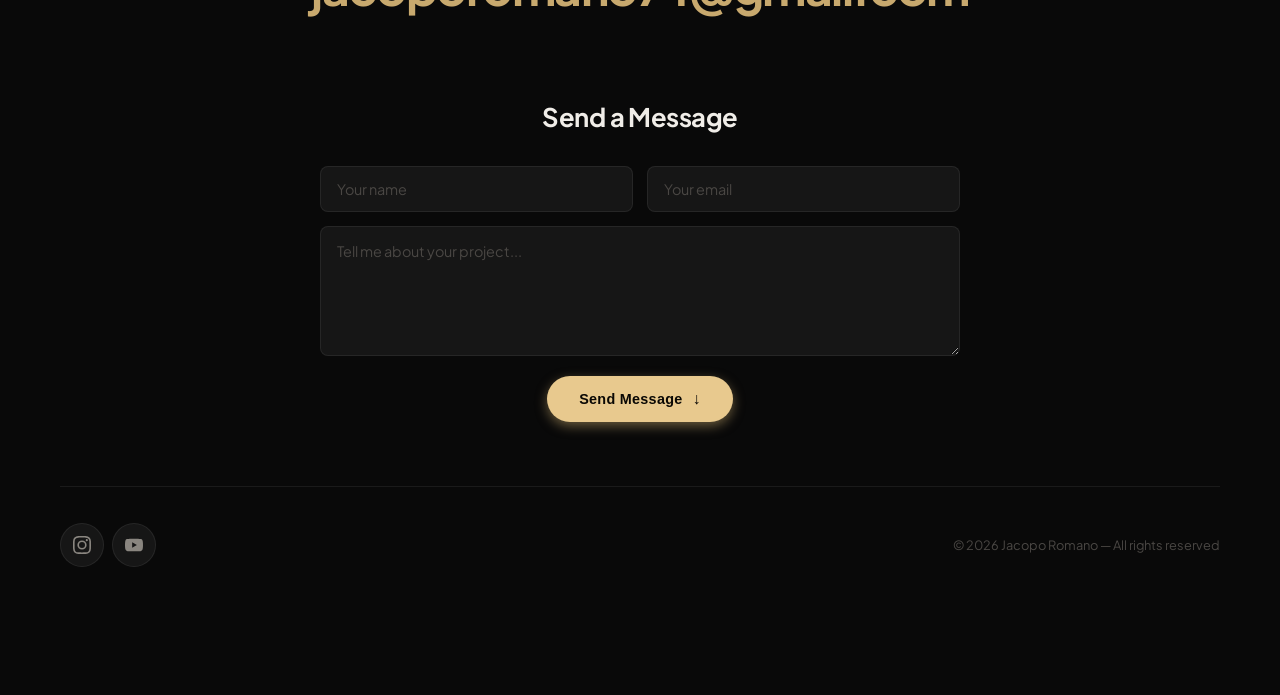
==== commit e009a9f6: "Inserimento mail e fix parole" ====
--- a/index.html
+++ b/index.html
@@ -10,9 +10,15 @@
   <meta property="og:title" content="Jacopo Romano: Composer & Sound Designer" />
   <meta property="og:description" content="Jacopo Romano is a composer and sound designer creating original music for films, video games, trailers, and media projects." />
   <meta property="og:type" content="website" />
+  <meta property="og:image" content="https://jacoporomano.com/og-image.jpg" />
+  <meta property="og:image:width" content="1200" />
+  <meta property="og:image:height" content="630" />
+  <meta property="og:image:alt" content="Jacopo Romano — Composer & Sound Designer" />
+  <meta property="og:url" content="https://jacoporomano.com" />
   <meta name="twitter:card" content="summary_large_image" />
   <meta name="twitter:title" content="Jacopo Romano: Composer & Sound Designer" />
   <meta name="twitter:description" content="Jacopo Romano is a composer and sound designer creating original music for films, video games, trailers, and media projects." />
+  <meta name="twitter:image" content="https://jacoporomano.com/og-image.jpg" />
 
   <!-- Favicon -->
   <link rel="apple-touch-icon" sizes="180x180" href="/apple-touch-icon.png" />
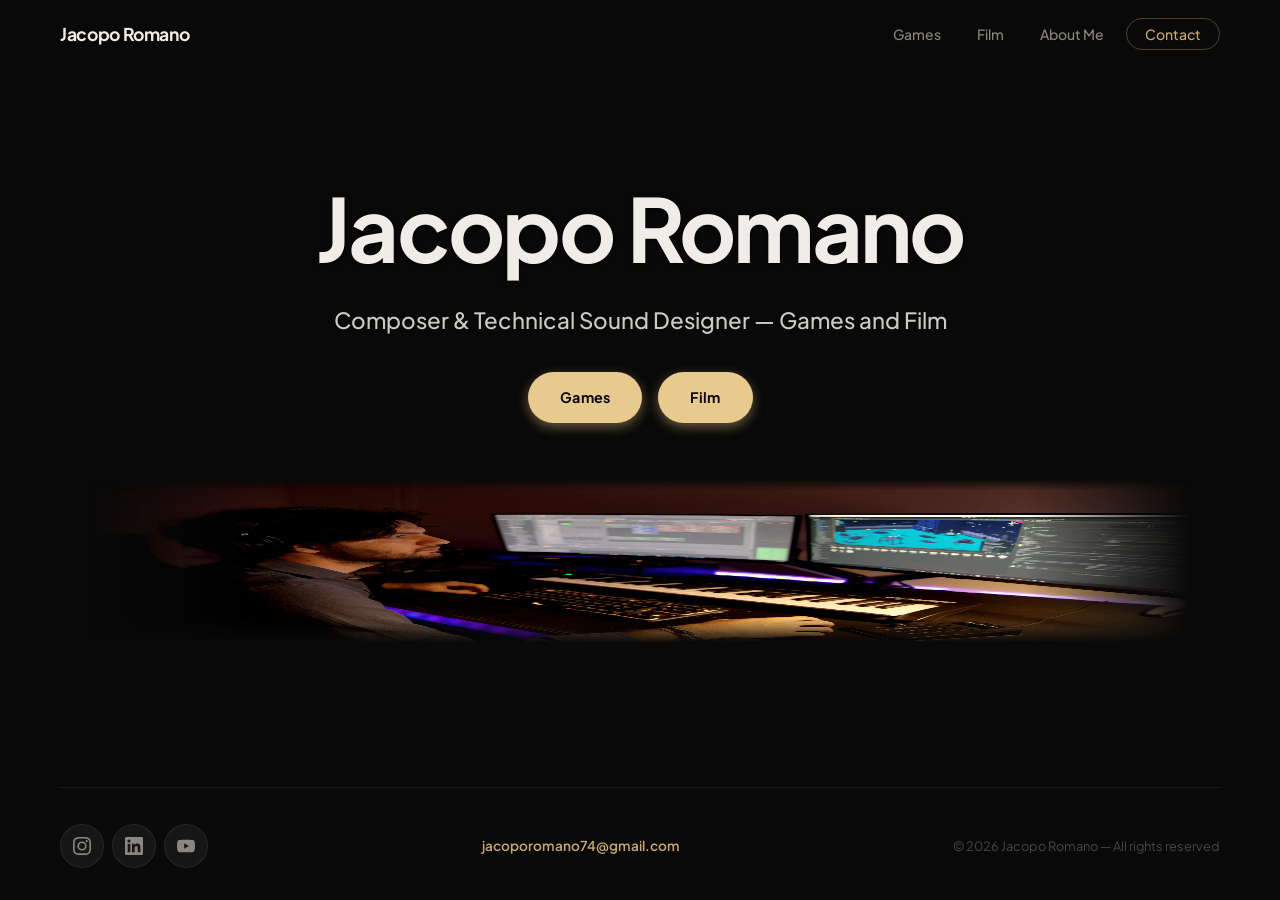
==== commit d9540c64: "Refactor code structure for improved readability and maintainability" ====
--- a/index.html
+++ b/index.html
@@ -10,15 +10,15 @@
   <meta property="og:title" content="Jacopo Romano: Composer & Sound Designer" />
   <meta property="og:description" content="Jacopo Romano is a composer and sound designer creating original music for films, video games, trailers, and media projects." />
   <meta property="og:type" content="website" />
-  <meta property="og:image" content="https://jacoporomano.com/og-image.jpg" />
+  <meta property="og:image" content="https://jacoporomano.com/assets/Foto/og-image.jpg" />
   <meta property="og:image:width" content="1200" />
   <meta property="og:image:height" content="630" />
   <meta property="og:image:alt" content="Jacopo Romano — Composer & Sound Designer" />
-  <meta property="og:url" content="https://jacoporomano.com" />
+  <meta property="og:url" content="https://jacoporomano.com/" />
   <meta name="twitter:card" content="summary_large_image" />
   <meta name="twitter:title" content="Jacopo Romano: Composer & Sound Designer" />
   <meta name="twitter:description" content="Jacopo Romano is a composer and sound designer creating original music for films, video games, trailers, and media projects." />
-  <meta name="twitter:image" content="https://jacoporomano.com/og-image.jpg" />
+  <meta name="twitter:image" content="https://jacoporomano.com/assets/Foto/og-image.jpg" />
 
   <!-- Favicon -->
   <link rel="apple-touch-icon" sizes="180x180" href="/apple-touch-icon.png" />
@@ -37,179 +37,52 @@
 
   <!-- Foglio di stile principale -->
   <link rel="stylesheet" href="style.css" />
-  
+
   <!-- YouTube Iframe API -->
   <script src="https://www.youtube.com/iframe_api"></script>
-  
+
   <!-- Google tag (gtag.js) -->
 
 <script async src="https://www.googletagmanager.com/gtag/js?id=G-LD651DLQ2T"></script> <script> window.dataLayer = window.dataLayer || []; function gtag(){dataLayer.push(arguments);} gtag('js', new Date()); gtag('config', 'G-LD651DLQ2T'); </script>
 </head>
 <body>
 
-  <!-- =====================================================================
-       NAVBAR — barra di navigazione fissa in alto
-       ===================================================================== -->
-  <nav id="navbar">
-    <div class="nav-inner">
-      <!-- Logo / Nome (popolato da app.js) -->
-      <a href="#hero" class="nav-logo" id="nav-logo"></a>
-
-      <!-- Hamburger per mobile -->
-      <button class="nav-hamburger" id="nav-hamburger" aria-label="Menu">
-        <span></span><span></span><span></span>
-      </button>
-
-      <!-- Link di navigazione (popolati da app.js) -->
-      <ul class="nav-links" id="nav-links">
-        <li class="nav-mobile-home"><a href="#hero" class="nav-link nav-link-home">Jacopo Romano</a></li>
-        <li><a href="#portfolio" class="nav-link" id="nav-link-portfolio"></a></li>
-        <li><a href="#testimonials" class="nav-link" id="nav-link-testimonials"></a></li>
-        <li><a href="#about"     class="nav-link" id="nav-link-about"></a></li>
-        <li><a href="#services"  class="nav-link" id="nav-link-services"></a></li>
-        <li><a href="#contact"   class="nav-link nav-link-cta" id="nav-link-contact"></a></li>
-      </ul>
-    </div>
-  </nav>
+  <!-- Navbar condivisa: iniettata da app.js (vedi partials.js) -->
+  <div id="site-nav"></div>
 
   <!-- =====================================================================
        HERO SECTION — prima sezione a schermo intero
        ===================================================================== -->
   <section id="hero">
-    <!-- Sfondo decorativo con forma geometrica -->
-    <div class="hero-glow"></div>
-
+    <!-- Testo: nome, tagline, pulsanti -->
     <div class="hero-content">
-      <p class="hero-eyebrow reveal" id="hero-tagline"></p>
       <h1 class="hero-title reveal" id="hero-phrase"></h1>
       <p class="hero-sub reveal" id="hero-subphrase"></p>
-      <a href="#portfolio" class="btn-primary reveal" id="hero-cta"></a>
+
+      <!-- Due punti di ingresso chiari: Games / Film -->
+      <div class="hero-entry-points reveal" id="hero-entry-points">
+        <a href="games.html" class="btn-primary">Games</a>
+        <a href="film.html" class="btn-primary">Film</a>
+      </div>
     </div>
 
-    <!-- Indicatore scroll animato -->
-    <div class="hero-scroll-indicator">
-      <div class="scroll-line"></div>
+    <!-- Foto, a piena larghezza, sotto il testo -->
+    <div class="hero-media">
+      <picture>
+        <source media="(max-width: 768px)" srcset="assets/Foto/hero_mobile.jpg" />
+        <img class="hero-photo" src="assets/Foto/hero_full.jpg" alt="Jacopo Romano at work in his studio" />
+      </picture>
     </div>
   </section>
 
-  <!-- =====================================================================
-       PORTFOLIO — griglia dei brani audio
-       ===================================================================== -->
-  <section id="portfolio">
-    <div class="section-inner">
-      <div class="section-header">
-        <span class="section-label" id="portfolio-label"></span>
-        <h2 class="section-title" id="portfolio-title"></h2>
-      </div>
-      <!-- Le card vengono generate dinamicamente da app.js -->
-      <div class="tracks-grid" id="tracks-grid"></div>
-    </div>
-  </section>
+  <!-- Footer condiviso: iniettato da app.js (vedi partials.js) -->
+  <div id="site-footer"></div>
 
   <!-- =====================================================================
-       TESTIMONIALS
-       ===================================================================== -->
-  <section id="testimonials">
-    <div class="section-inner">
-      <div class="section-header">
-        <span class="section-label" id="testimonials-label"></span>
-        <h2 class="section-title" id="testimonials-title"></h2>
-      </div>
-      <!-- Le reference e i testimonial vengono generati dinamicamente da app.js -->
-      <div class="testimonials-grid" id="testimonials-grid"></div>
-    </div>
-  </section>
-
-  <!-- =====================================================================
-       ABOUT ME — biografia e foto
-       ===================================================================== -->
-  <section id="about">
-    <div class="section-inner">
-      <div class="about-layout">
-        <!-- Solo colonna testo, immagine rimossa -->
-        <div class="about-text">
-          <div class="section-header">
-            <span class="section-label" id="about-label"></span>
-            <h2 class="section-title" id="about-name"></h2>
-          </div>
-          <div class="about-bio" id="about-bio"></div>
-        </div>
-      </div>
-      <!-- video centrato sotto descrizione e immagine -->
-      <div class="about-video" id="about-video"></div>
-
-      <!-- Sezione galleria di immagini in riga -->
-      <div class="bio-gallery" id="bio-gallery"></div>
-    </div>
-  </section>
-
-  <!-- =====================================================================
-       SERVIZI — lista delle competenze offerte
-       ===================================================================== -->
-  <section id="services">
-    <div class="section-inner">
-      <div class="section-header">
-        <span class="section-label" id="services-label"></span>
-        <h2 class="section-title" id="services-title"></h2>
-      </div>
-      <!-- Le card vengono generate dinamicamente da app.js -->
-      <div class="services-grid" id="services-grid"></div>
-    </div>
-  </section>
-
-  <!-- =====================================================================
-       FOOTER / CONTATTI
-       ===================================================================== -->
-  <footer id="contact">
-    <div class="footer-inner">
-      <!-- CTA testuale principale -->
-      <div class="contact-cta">
-        <p class="contact-cta-label" id="contact-cta-text"></p>
-        <p class="contact-cta-sub"   id="contact-cta-sub"></p>
-        <a class="contact-email" id="contact-email" href="#"></a>
-      </div>
-
-      <!-- Modulo di contatto -->
-      <div class="contact-form-wrap" id="contact-form-wrap">
-        <h3 class="contact-form-title" id="contact-form-title"></h3>
-        <form class="contact-form" id="contact-form" novalidate>
-          <div class="form-row">
-            <div class="form-group">
-              <input type="text"  id="form-name"    name="name"    class="form-input" />
-            </div>
-            <div class="form-group">
-              <input type="email" id="form-email"   name="email"   class="form-input" />
-            </div>
-          </div>
-          <div class="form-group">
-            <textarea id="form-message" name="message" class="form-input form-textarea"></textarea>
-          </div>
-          <button type="submit" class="btn-primary form-submit" id="form-submit"></button>
-        </form>
-        <div class="form-success" id="form-success"></div>
-      </div>
-
-      <!-- Divisore -->
-      <div class="footer-divider"></div>
-
-      <!-- Social links (generati da app.js) + copyright -->
-      <div class="footer-bottom">
-        <div class="social-links" id="social-links"></div>
-        <p class="footer-copy" id="footer-copy"></p>
-      </div>
-    </div>
-  </footer>
-
-  <!-- Modal per ingrandire immagini -->
-  <div id="image-modal" class="image-modal-overlay">
-    <span class="image-modal-close" id="image-modal-close">&times;</span>
-    <img class="image-modal-content" id="image-modal-img" />
-  </div>
-
-  <!-- =====================================================================
-       SCRIPT — config.js deve essere caricato PRIMA di app.js
+       SCRIPT — config.js e partials.js devono essere caricati PRIMA di app.js
        ===================================================================== -->
   <script src="config.js"></script>
+  <script src="partials.js"></script>
   <script src="app.js"></script>
 </body>
 </html>
--- a/style.css
+++ b/style.css
@@ -239,53 +239,97 @@
 /* --------------------------------------------------------------------------
    3. HERO SECTION
    -------------------------------------------------------------------------- */
+/* Hero: testo centrato in alto, foto a piena larghezza sotto,
+   entrambi sul fondo scuro del sito. Nessuna background-image,
+   nessun overlay scuro sopra la foto. */
 #hero {
   position: relative;
-  min-height: 100svh;
-  display: flex;
-  align-items: center;
-  justify-content: center;
-  text-align: center;
-  padding: 120px var(--section-px) 80px;
+  background: var(--bg-base);
+  /* spazio comodo sotto la navbar fissa (68px) senza restarci attaccato */
+  padding: clamp(140px, 20vw, 180px) var(--section-px) 96px;
+  display: flex;
+  flex-direction: column;
+  align-items: center;
   overflow: hidden;
 }
 
-/* background image placed in ::before so it can be blurred
-   and positioned via CSS variables (--hero-bg-x / --hero-bg-y).
-   Mobile overrides use --hero-bg-x-mobile / --hero-bg-y-mobile. */
-#hero::before {
-  content: '';
-  position: absolute;
-  inset: 0;
-  background-image: var(--hero-bg, url('assets/Foto/sfondo1.jpg'));
-  background-position: var(--hero-bg-x, 50%) var(--hero-bg-y, 50%);
-  background-size: cover;
-  background-repeat: no-repeat;
-  z-index: 0;
-  transition: filter 0.3s, background-position 0.3s;
-  filter: blur(var(--hero-blur, 0)) brightness(0.9);
-}
-
-/* light shadow gradient overlay to push image into background */
-#hero::after {
-  content: '';
-  position: absolute;
-  inset: 0;
-  /* subtle dark gradient, stronger at edges */
-  background: linear-gradient(180deg, rgba(0,0,0,0.25) 0%, rgba(0,0,0,0) 50%, rgba(0,0,0,0.25) 100%);
-  pointer-events: none;
+.hero-media {
+  position: relative;
   z-index: 1;
-}
-
-/* blur amount controlled via CSS variable for gradual effect */
-
-/* Mobile: use mobile-specific background-position if provided */
-@media (max-width: 768px) {
-  #hero::before {
-    background-position: var(--hero-bg-x-mobile, var(--hero-bg-x, 50%)) var(--hero-bg-y-mobile, var(--hero-bg-y, 50%));
-    /* smartphone: add a bit of blur to push image further back */
-    filter: blur(calc(var(--hero-blur, 0) + 4px)) brightness(0.86);
-  }
+  width: 100%;
+  max-width: 1100px;
+  margin: 56px auto 0;
+}
+
+.hero-media picture {
+  display: block;
+}
+
+/* Da 769px in su: hero + footer riempiono esattamente il viewport,
+   senza scrollbar. La foto si restringe (mantenendo le proporzioni)
+   per adattarsi allo spazio verticale che resta dopo navbar, testo,
+   pulsanti e footer. Sotto i 768px la pagina scorre normalmente. */
+@media (min-width: 769px) {
+  body:has(#hero) {
+    display: flex;
+    flex-direction: column;
+    height: 100vh;
+    height: 100dvh;
+    overflow: hidden;
+  }
+
+  #hero {
+    flex: 1 1 auto;
+    min-height: 0;
+    justify-content: flex-start;
+  }
+
+  .hero-content {
+    flex-shrink: 0;
+  }
+
+  .hero-media {
+    flex: 1 1 auto;
+    min-height: 0;
+    display: flex;
+    justify-content: center;
+    overflow: hidden;
+  }
+
+  /* elimina il box <picture> dal layout: la foto diventa direttamente
+     l'elemento flessibile, così max-width/max-height si applicano senza
+     un wrapper intermedio che potrebbe introdurre bande vuote */
+  .hero-media picture {
+    display: contents;
+  }
+
+  .hero-photo {
+    width: auto;
+    height: auto;
+    max-width: 100%;
+    max-height: 100%;
+  }
+
+  .site-footer {
+    flex-shrink: 0;
+  }
+}
+
+.hero-photo {
+  display: block;
+  width: 100%;
+  height: auto;
+  /* sfuma tutti e quattro i bordi nel fondo scuro. In alto la sfuma è
+     circa la metà delle altre: lì ci sono la testa e i monitor, il
+     soggetto principale della foto. */
+  -webkit-mask-image:
+    linear-gradient(to right, transparent 0%, #000 15%, #000 85%, transparent 100%),
+    linear-gradient(to bottom, transparent 0%, #000 7%, #000 85%, transparent 100%);
+  -webkit-mask-composite: source-in;
+  mask-image:
+    linear-gradient(to right, transparent 0%, #000 15%, #000 85%, transparent 100%),
+    linear-gradient(to bottom, transparent 0%, #000 7%, #000 85%, transparent 100%);
+  mask-composite: intersect;
 }
 
 /* --------------------------------------------------------------------------
@@ -319,15 +363,6 @@
 
 
 
-/* make sure content floats above overlay and stays centered */
-.hero-content {
-  position: relative;
-  z-index: 2;
-  margin: 0 auto;
-  text-align: center;
-}
-
-
 /* Alone luminoso decorativo */
 .hero-glow {
   position: absolute;
@@ -344,13 +379,15 @@
 .hero-content {
   position: relative;
   z-index: 1;
-  max-width: 820px;
+  width: 100%;
+  max-width: 720px;
   display: flex;
   flex-direction: column;
   align-items: center;
   justify-content: center;
   margin: 0 auto;
   gap: 24px;
+  text-align: center;
 }
 
 .hero-eyebrow {
@@ -376,33 +413,16 @@
 
 
 .hero-sub {
-  font-size: clamp(1rem, 2vw, 1.2rem);
+  font-size: clamp(1.15rem, 2.2vw, 1.4rem);
   /* slightly faded white to keep it subordinate to the main phrase */
   color: rgba(240,237,232,0.85);
-  max-width: 560px;
+  max-width: 100%;
   font-weight: 500;
   line-height: 1.75;
   position: relative;
   z-index: 0;
-  text-shadow: 0 2px 10px rgba(0, 0, 0, 0.52);
-}
-
-.hero-sub::before {
-  content: '';
-  position: absolute;
-  inset: -24px -34px;
-  background: radial-gradient(ellipse at center, rgba(0, 0, 0, 0.54) 0%, rgba(0, 0, 0, 0.36) 48%, rgba(0, 0, 0, 0.16) 68%, rgba(0, 0, 0, 0) 84%);
-  filter: blur(20px);
-  z-index: -1;
-  pointer-events: none;
-}
-
-@media (max-width: 768px) {
-  .hero-sub::before {
-    inset: -20px -22px;
-    background: radial-gradient(ellipse at center, rgba(0, 0, 0, 0.6) 0%, rgba(0, 0, 0, 0.4) 50%, rgba(0, 0, 0, 0.18) 70%, rgba(0, 0, 0, 0) 84%);
-    filter: blur(18px);
-  }
+  /* se non entra su una riga, spezza in due righe bilanciate */
+  text-wrap: balance;
 }
 
 .btn-primary {
@@ -468,6 +488,20 @@
   100% { box-shadow: 0 0 6px rgba(200,169,110,0.06), 0 0 20px rgba(200,169,110,0.02) inset; }
 }
 
+/* --------------------------------------------------------------------------
+   3b. HOME — due punti di ingresso (Games / Film)
+   -------------------------------------------------------------------------- */
+.hero-entry-points {
+  display: flex;
+  flex-wrap: wrap;
+  gap: 16px;
+  justify-content: center;
+}
+
+/* Questi pulsanti portano ad altre pagine, non ad ancore: niente freccia ↓ */
+.hero-entry-points .btn-primary::after {
+  content: none;
+}
 
 /* --------------------------------------------------------------------------
    4. UTILITY SEZIONI
@@ -1142,6 +1176,12 @@
   padding: var(--section-py) var(--section-px);
 }
 
+/* Footer condiviso (social + copyright + link contatti), presente su ogni pagina */
+.site-footer {
+  background: var(--bg-base);
+  padding: 48px var(--section-px) 32px;
+}
+
 .footer-inner {
   max-width: var(--max-width);
   margin: 0 auto;
@@ -1231,6 +1271,16 @@
   font-size: 0.8rem;
   color: var(--text-muted);
 }
+
+/* Link email testuale nel footer condiviso */
+.footer-contact-link {
+  font-size: 0.85rem;
+  font-weight: 600;
+  color: var(--accent);
+  transition: color var(--transition);
+}
+
+.footer-contact-link:hover { color: var(--accent-light); }
 
 /* --------------------------------------------------------------------------
    9. SCROLL REVEAL — animazione entrata elementi
@@ -1404,8 +1454,14 @@
     pointer-events: none; /* prevent interaction while menu open */
   }
 
-  /* Hero */
-  #hero { text-align: center; }
+  /* Hero: già impilato di suo (nessuna griglia da adattare) */
+  #hero {
+    padding: clamp(120px, 24vw, 150px) var(--section-px) 64px;
+  }
+
+  .hero-media {
+    margin-top: 40px;
+  }
 
   /* Griglia tracce */
   .tracks-grid {
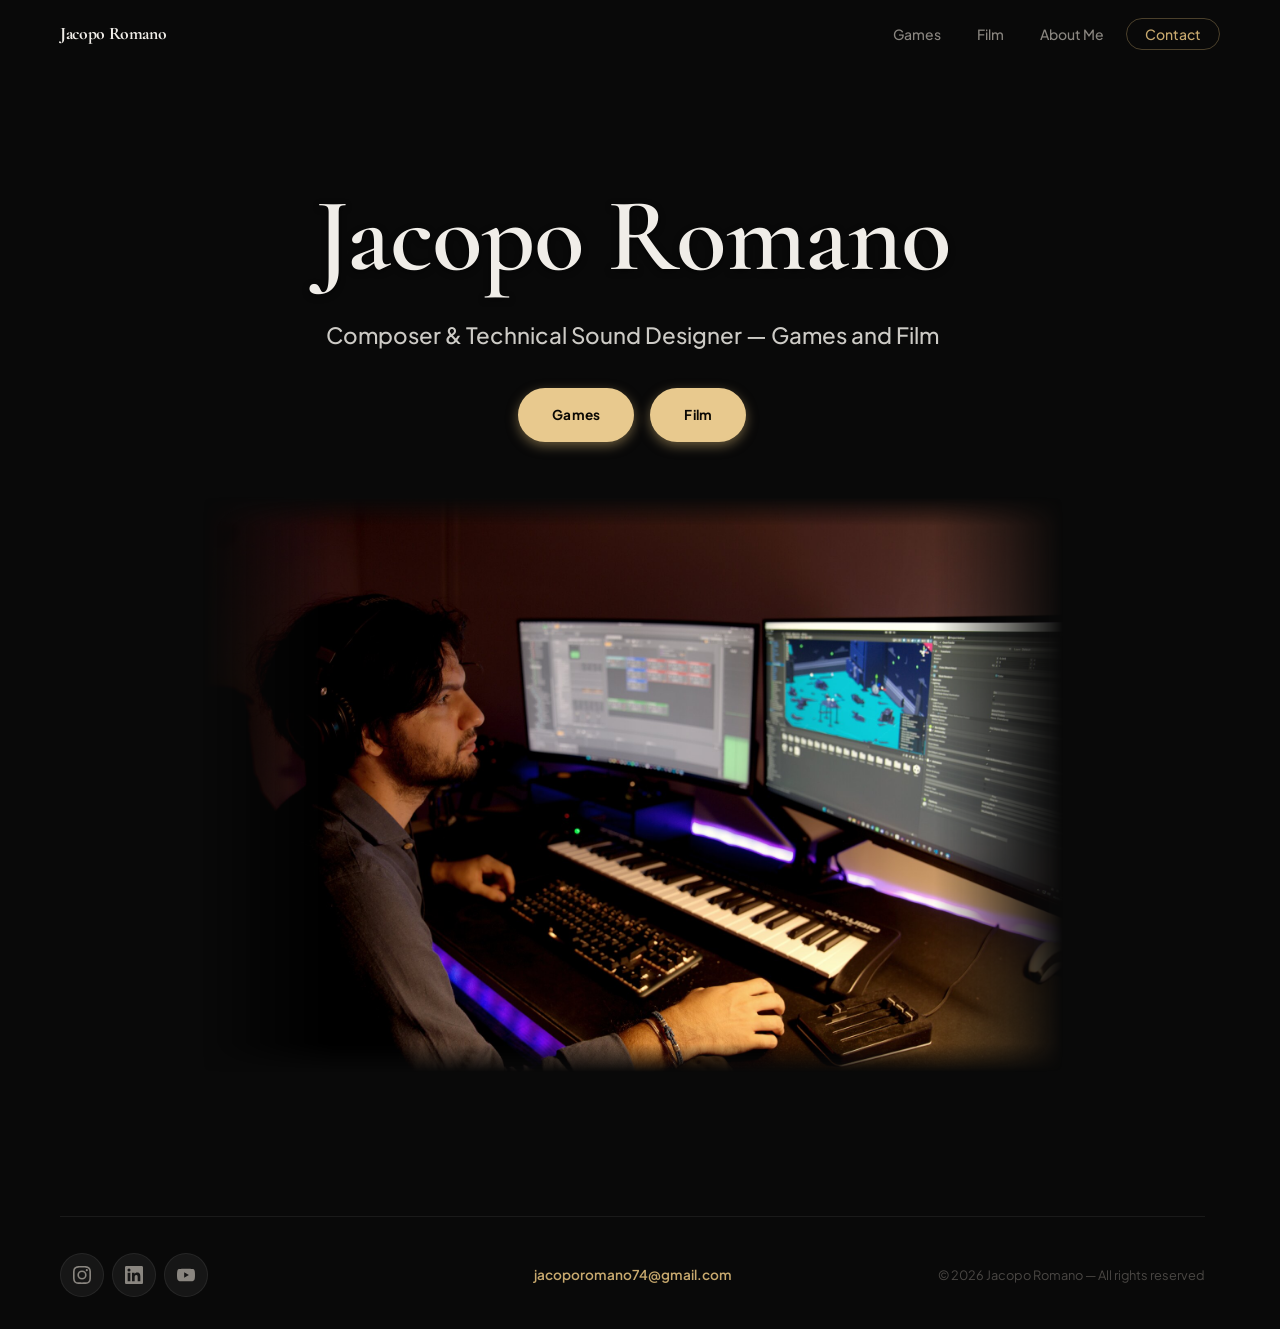
==== commit 71471666: "Add Cormorant Garamond display font for headings" ====
--- a/index.html
+++ b/index.html
@@ -31,7 +31,7 @@
   <link rel="preconnect" href="https://fonts.googleapis.com" />
   <link rel="preconnect" href="https://fonts.gstatic.com" crossorigin />
   <link
-    href="https://fonts.googleapis.com/css2?family=Plus+Jakarta+Sans:ital,wght@0,300;0,400;0,500;0,600;0,700;1,300&display=swap"
+    href="https://fonts.googleapis.com/css2?family=Plus+Jakarta+Sans:ital,wght@0,300;0,400;0,500;0,600;0,700;1,300&family=Cormorant+Garamond:wght@500;600&display=swap"
     rel="stylesheet"
   />
 
--- a/style.css
+++ b/style.css
@@ -29,6 +29,7 @@
 
   /* Tipografia */
   --font: 'Plus Jakarta Sans', system-ui, -apple-system, sans-serif;
+  --font-display: 'Cormorant Garamond', Georgia, serif;
 
   /* Spaziature sezioni */
   --section-py: clamp(80px, 10vw, 140px);
@@ -51,6 +52,7 @@
 html {
   scroll-behavior: smooth;
   font-size: 16px;
+  scrollbar-gutter: stable;
 }
 
 body {
@@ -170,6 +172,7 @@
 }
 
 .nav-logo {
+  font-family: var(--font-display);
   font-size: 1.1rem;
   font-weight: 700;
   letter-spacing: -0.02em;
@@ -246,89 +249,44 @@
   position: relative;
   background: var(--bg-base);
   /* spazio comodo sotto la navbar fissa (68px) senza restarci attaccato */
-  padding: clamp(140px, 20vw, 180px) var(--section-px) 96px;
+  padding: clamp(130px, 16vw, 180px) var(--section-px) clamp(56px, 8vw, 96px);
   display: flex;
   flex-direction: column;
   align-items: center;
   overflow: hidden;
 }
 
+/* La foto ha un'altezza fluida (clamp legato alla larghezza viewport) invece
+   che dipendere dallo spazio verticale residuo: così le proporzioni fra
+   titolo, tagline, pulsanti e foto restano coerenti a qualunque risoluzione,
+   invece di essere "giuste" solo per un device specifico. */
 .hero-media {
   position: relative;
   z-index: 1;
   width: 100%;
-  max-width: 1100px;
-  margin: 56px auto 0;
+  max-width: 860px;
+  margin: clamp(32px, 5vw, 56px) auto 0;
+  overflow: hidden;
 }
 
 .hero-media picture {
   display: block;
-}
-
-/* Da 769px in su: hero + footer riempiono esattamente il viewport,
-   senza scrollbar. La foto si restringe (mantenendo le proporzioni)
-   per adattarsi allo spazio verticale che resta dopo navbar, testo,
-   pulsanti e footer. Sotto i 768px la pagina scorre normalmente. */
-@media (min-width: 769px) {
-  body:has(#hero) {
-    display: flex;
-    flex-direction: column;
-    height: 100vh;
-    height: 100dvh;
-    overflow: hidden;
-  }
-
-  #hero {
-    flex: 1 1 auto;
-    min-height: 0;
-    justify-content: flex-start;
-  }
-
-  .hero-content {
-    flex-shrink: 0;
-  }
-
-  .hero-media {
-    flex: 1 1 auto;
-    min-height: 0;
-    display: flex;
-    justify-content: center;
-    overflow: hidden;
-  }
-
-  /* elimina il box <picture> dal layout: la foto diventa direttamente
-     l'elemento flessibile, così max-width/max-height si applicano senza
-     un wrapper intermedio che potrebbe introdurre bande vuote */
-  .hero-media picture {
-    display: contents;
-  }
-
-  .hero-photo {
-    width: auto;
-    height: auto;
-    max-width: 100%;
-    max-height: 100%;
-  }
-
-  .site-footer {
-    flex-shrink: 0;
-  }
+  width: 100%;
 }
 
 .hero-photo {
   display: block;
   width: 100%;
   height: auto;
-  /* sfuma tutti e quattro i bordi nel fondo scuro. In alto la sfuma è
-     circa la metà delle altre: lì ci sono la testa e i monitor, il
-     soggetto principale della foto. */
+  /* sfuma tutti e quattro i bordi nel fondo scuro. Sopra/sotto la sfuma è
+     leggera (5%-95%): il soggetto resta ben visibile su tutta l'altezza. */
   -webkit-mask-image:
     linear-gradient(to right, transparent 0%, #000 15%, #000 85%, transparent 100%),
-    linear-gradient(to bottom, transparent 0%, #000 7%, #000 85%, transparent 100%);
+    linear-gradient(to bottom, transparent 0%, #000 5%, #000 95%, transparent 100%);
   -webkit-mask-composite: source-in;
   mask-image:
     linear-gradient(to right, transparent 0%, #000 15%, #000 85%, transparent 100%),
-    linear-gradient(to bottom, transparent 0%, #000 7%, #000 85%, transparent 100%);
+    linear-gradient(to bottom, transparent 0%, #000 5%, #000 95%, transparent 100%);
   mask-composite: intersect;
 }
 
@@ -386,7 +344,7 @@
   align-items: center;
   justify-content: center;
   margin: 0 auto;
-  gap: 24px;
+  gap: clamp(16px, 2.2vw, 24px);
   text-align: center;
 }
 
@@ -403,10 +361,11 @@
 }
 
 .hero-title {
-  font-size: clamp(2.8rem, 7vw, 5.5rem);
-  font-weight: 700;
-  line-height: 1.1;
-  letter-spacing: -0.03em;
+  font-family: var(--font-display);
+  font-size: clamp(2.4rem, 11vw, 6.5rem);
+  font-weight: 600;
+  line-height: 1.08;
+  letter-spacing: -0.01em;
   color: var(--text-primary);
   text-shadow: 0 2px 6px rgba(0,0,0,0.6);
 }
@@ -433,9 +392,9 @@
   background: var(--accent-light);
   color: #0a0804;
   font-weight: 700;
-  font-size: 0.9rem;
+  font-size: clamp(0.85rem, 1vw, 0.95rem);
   letter-spacing: 0.02em;
-  padding: 14px 32px;
+  padding: clamp(12px, 1.4vw, 16px) clamp(24px, 3vw, 34px);
   border-radius: 50px;
   transition: background var(--transition), transform var(--transition),
               box-shadow var(--transition);
@@ -530,9 +489,10 @@
 }
 
 .section-title {
-  font-size: clamp(2rem, 4vw, 3rem);
-  font-weight: 700;
-  letter-spacing: -0.03em;
+  font-family: var(--font-display);
+  font-size: clamp(2.4rem, 4.8vw, 3.6rem);
+  font-weight: 600;
+  letter-spacing: -0.01em;
   line-height: 1.15;
 }
 
@@ -769,9 +729,10 @@
 }
 
 .track-title {
-  font-size: 1.15rem;
-  font-weight: 700;
-  letter-spacing: -0.02em;
+  font-family: var(--font-display);
+  font-size: 1.4rem;
+  font-weight: 600;
+  letter-spacing: -0.01em;
   line-height: 1.3;
 }
 
@@ -780,6 +741,133 @@
   color: var(--text-secondary);
   line-height: 1.6;
   flex: 1;
+}
+
+.track-meta {
+  margin-top: 6px;
+  display: flex;
+  flex-direction: column;
+  gap: 2px;
+}
+
+.track-meta-role {
+  font-size: 0.8rem;
+  font-weight: 700;
+  color: var(--text-base);
+}
+
+.track-meta-item {
+  font-size: 0.75rem;
+  color: var(--text-secondary);
+  opacity: 0.75;
+}
+
+.track-meta-label {
+  font-weight: 600;
+}
+
+.track-meta-link {
+  color: var(--accent);
+  text-decoration: underline;
+  text-underline-offset: 2px;
+  transition: color var(--transition);
+}
+
+.track-meta-link:hover {
+  color: var(--accent-light);
+}
+
+/* Card di progetto (consolidata, con più tracce dentro) */
+.track-card--project {
+  flex: 1 1 420px;
+  max-width: 480px;
+}
+
+.project-track-list {
+  display: flex;
+  flex-direction: column;
+  gap: 16px;
+  margin-top: 14px;
+}
+
+.project-track-item {
+  display: flex;
+  flex-direction: column;
+  gap: 6px;
+}
+
+.project-track-title {
+  font-size: 0.8rem;
+  font-weight: 600;
+  color: var(--text-base);
+  opacity: 0.85;
+}
+
+.project-track-item .track-youtube-wrap {
+  position: relative;
+  width: 100%;
+  aspect-ratio: 16 / 9;
+  overflow: hidden;
+  border-radius: 8px;
+  background: #000;
+}
+
+.project-track-item .track-youtube-wrap iframe {
+  position: absolute;
+  inset: 0;
+  width: 100%;
+  height: 100%;
+  border: none;
+}
+
+/* Toggle elenco tracce — <details>/<summary> nativo, chiuso di default */
+.project-track-more {
+  margin-top: 14px;
+}
+
+.project-track-more .project-track-list {
+  margin-top: 14px;
+}
+
+.project-track-toggle {
+  display: flex;
+  align-items: center;
+  gap: 10px;
+  padding: 4px 0;
+  font-size: 0.75rem;
+  font-weight: 700;
+  letter-spacing: 0.06em;
+  text-transform: uppercase;
+  color: var(--accent);
+  cursor: pointer;
+  user-select: none;
+  list-style: none;
+}
+
+.project-track-toggle::-webkit-details-marker {
+  display: none;
+}
+
+.project-track-toggle::marker {
+  content: '';
+}
+
+.project-track-toggle:hover {
+  color: var(--accent-light);
+}
+
+.project-track-toggle-icon {
+  flex-shrink: 0;
+  width: 7px;
+  height: 7px;
+  border-right: 2px solid currentColor;
+  border-bottom: 2px solid currentColor;
+  transform: rotate(45deg);
+  transition: transform 0.25s ease;
+}
+
+.project-track-more[open] > .project-track-toggle .project-track-toggle-icon {
+  transform: rotate(-135deg);
 }
 
 /* PLAYER AUDIO MINIMALISTA */
@@ -923,26 +1011,21 @@
 
 /* Galleria bio sotto il video */
 .bio-gallery {
-  display: flex;
-  flex-direction: row;
-  flex-wrap: nowrap;
-  justify-content: center;
-  align-items: stretch;
+  display: grid;
+  grid-template-columns: repeat(auto-fit, minmax(140px, 1fr));
   gap: 20px;
   margin-top: 40px;
   width: 100%;
-  overflow-x: auto;
   /* Aggiunti padding per non tagliare le foto espansendosi (scale e translateY in hover) */
   padding-top: 20px;
-  padding-bottom: 25px; 
+  padding-bottom: 25px;
 }
 
 .bio-gallery img {
-  max-width: 300px;
-  max-height: 250px;
-  width: auto;
-  height: auto;
+  width: 100%;
+  aspect-ratio: 4 / 5;
   object-fit: cover;
+  object-position: center;
   border-radius: 6px;
   box-shadow: 0 4px 10px rgba(0,0,0,0.3);
   transition: transform 0.3s ease, box-shadow 0.3s ease;
@@ -1028,7 +1111,9 @@
   display: flex;
   flex-direction: column;
   gap: 18px;
-  margin-top: 28px;
+  margin: 28px auto 0;
+  max-width: 68ch;
+  text-align: left;
 }
 
 .about-bio p { }
@@ -1079,6 +1164,12 @@
   height: 40px;
   width: 40px;
   vertical-align: middle;
+  color: var(--accent);
+}
+
+.service-icon svg {
+  width: 32px;
+  height: 32px;
 }
 
 .service-title {
@@ -1193,6 +1284,7 @@
 }
 
 .contact-cta-label {
+  font-family: var(--font-display);
   font-size: clamp(1.5rem, 3vw, 2.2rem);
   font-weight: 700;
   letter-spacing: -0.02em;
@@ -1224,14 +1316,21 @@
   margin-bottom: 36px;
 }
 
-/* Fondo del footer */
+/* Fondo del footer — grid a 3 colonne così l'email centrale resta sull'asse
+   centrale della pagina, indipendentemente dalla larghezza dei link social
+   o del testo di copyright ai lati (con flex space-between si sposta a
+   seconda di quale lato è più largo). */
 .footer-bottom {
-  display: flex;
-  align-items: center;
-  justify-content: space-between;
-  flex-wrap: wrap;
-  gap: 20px;
-}
+  display: grid;
+  grid-template-columns: 1fr auto 1fr;
+  align-items: center;
+  column-gap: 20px;
+  row-gap: 20px;
+}
+
+.footer-bottom .social-links { justify-self: start; }
+.footer-bottom .footer-contact-link { justify-self: center; }
+.footer-bottom .footer-copy { justify-self: end; }
 
 /* Social icons */
 .social-links {
@@ -1454,15 +1553,6 @@
     pointer-events: none; /* prevent interaction while menu open */
   }
 
-  /* Hero: già impilato di suo (nessuna griglia da adattare) */
-  #hero {
-    padding: clamp(120px, 24vw, 150px) var(--section-px) 64px;
-  }
-
-  .hero-media {
-    margin-top: 40px;
-  }
-
   /* Griglia tracce */
   .tracks-grid {
     grid-template-columns: 1fr;
@@ -1487,7 +1577,8 @@
 
   /* Footer */
   .footer-bottom {
-    flex-direction: column;
+    grid-template-columns: 1fr;
+    justify-items: center;
     text-align: center;
   }
 }
@@ -1520,6 +1611,7 @@
 }
 
 .contact-form-title {
+  font-family: var(--font-display);
   font-size: clamp(1.2rem, 2.5vw, 1.6rem);
   font-weight: 700;
   letter-spacing: -0.02em;
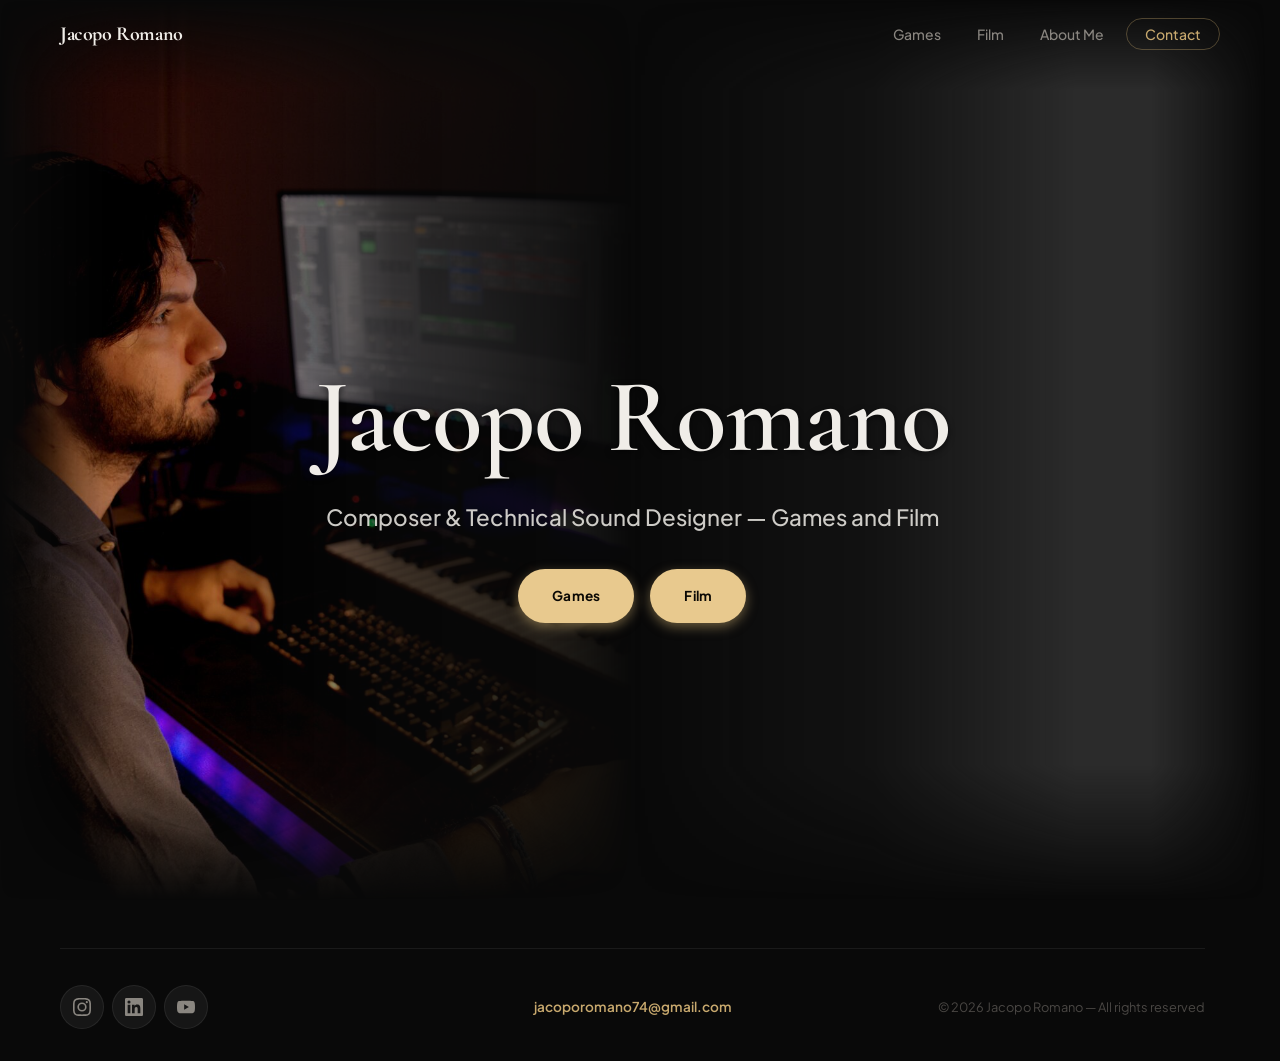
==== commit 984df0d6: "Rebuild desktop hero with two faded background images" ====
--- a/index.html
+++ b/index.html
@@ -54,6 +54,16 @@
        HERO SECTION — prima sezione a schermo intero
        ===================================================================== -->
   <section id="hero">
+    <!-- Sfondo desktop (da 769px in su): due immagini a piena larghezza che
+         sfumano l'una verso l'altra al centro, e verso il fondo sui bordi
+         esterni. Sotto i 769px è nascosto: su mobile resta la foto inline
+         in .hero-media, invariata. I percorsi sono in style.css, nelle
+         variabili --hero-split-left / --hero-split-right. -->
+    <div class="hero-split-bg" aria-hidden="true">
+      <div class="hero-split-img hero-split-img--left"></div>
+      <div class="hero-split-img hero-split-img--right"></div>
+    </div>
+
     <!-- Testo: nome, tagline, pulsanti -->
     <div class="hero-content">
       <h1 class="hero-title reveal" id="hero-phrase"></h1>
--- a/style.css
+++ b/style.css
@@ -173,7 +173,7 @@
 
 .nav-logo {
   font-family: var(--font-display);
-  font-size: 1.1rem;
+  font-size: 1.25rem;
   font-weight: 700;
   letter-spacing: -0.02em;
   color: var(--text-primary);
@@ -288,6 +288,89 @@
     linear-gradient(to right, transparent 0%, #000 15%, #000 85%, transparent 100%),
     linear-gradient(to bottom, transparent 0%, #000 5%, #000 95%, transparent 100%);
   mask-composite: intersect;
+}
+
+/* --------------------------------------------------------------------------
+   HERO DESKTOP — sfondo a due immagini a piena larghezza
+   Tutto quello che segue vive dentro una min-width: da 768px in giù resta
+   valido il layout mobile qui sopra (testo + foto inline), non toccato.
+   -------------------------------------------------------------------------- */
+
+/* Di default nascosto: su mobile la foto è l'<img> dentro .hero-media. */
+.hero-split-bg {
+  display: none;
+}
+
+@media (min-width: 769px) {
+  #hero {
+    /* Per sostituire la foto di destra basta cambiare --hero-split-right:
+       finché resta "none" si vede il placeholder grigio scuro sotto. */
+    --hero-split-left: url('assets/Foto/hero_full.jpg');
+    --hero-split-right: none;
+    --hero-split-placeholder: #2b2b2b;
+
+    justify-content: center;
+    min-height: 100svh;
+  }
+
+  .hero-split-bg {
+    display: block;
+    position: absolute;
+    inset: 0;
+    z-index: 0;
+    pointer-events: none;
+  }
+
+  /* Due metà esatte: la destra ha così lo stesso rapporto d'aspetto della
+     sinistra, e la foto vera potrà entrare senza altri ritocchi. */
+  .hero-split-img {
+    position: absolute;
+    top: 0;
+    bottom: 0;
+    width: 50%;
+    background-size: cover;
+    background-repeat: no-repeat;
+  }
+
+  /* Sinistra: 0% = bordo esterno, 100% = centro del viewport. Piena al terzo
+     esterno (dove sta il soggetto), poi una rampa lunga e morbida verso il
+     centro, che sotto al testo resta solo un velo. */
+  .hero-split-img--left {
+    left: 0;
+    background-image: var(--hero-split-left);
+    background-position: 30% center;
+    -webkit-mask-image:
+      linear-gradient(to right, transparent 0%, #000 18%, #000 30%, rgba(0, 0, 0, 0.28) 62%, transparent 100%),
+      linear-gradient(to bottom, transparent 0%, #000 10%, #000 85%, transparent 100%);
+    -webkit-mask-composite: source-in;
+    mask-image:
+      linear-gradient(to right, transparent 0%, #000 18%, #000 30%, rgba(0, 0, 0, 0.28) 62%, transparent 100%),
+      linear-gradient(to bottom, transparent 0%, #000 10%, #000 85%, transparent 100%);
+    mask-composite: intersect;
+  }
+
+  /* Destra: stesse fermate, specchiate (to left), così le due sfumature si
+     incontrano al centro con lo stesso peso. */
+  .hero-split-img--right {
+    right: 0;
+    background-color: var(--hero-split-placeholder);
+    background-image: var(--hero-split-right);
+    background-position: center center;
+    -webkit-mask-image:
+      linear-gradient(to left, transparent 0%, #000 18%, #000 30%, rgba(0, 0, 0, 0.28) 62%, transparent 100%),
+      linear-gradient(to bottom, transparent 0%, #000 10%, #000 85%, transparent 100%);
+    -webkit-mask-composite: source-in;
+    mask-image:
+      linear-gradient(to left, transparent 0%, #000 18%, #000 30%, rgba(0, 0, 0, 0.28) 62%, transparent 100%),
+      linear-gradient(to bottom, transparent 0%, #000 10%, #000 85%, transparent 100%);
+    mask-composite: intersect;
+  }
+
+  /* La foto ora è lo sfondo: quella inline servirebbe due volte lo stesso
+     scatto. Su mobile resta visibile. */
+  .hero-media {
+    display: none;
+  }
 }
 
 /* --------------------------------------------------------------------------
@@ -509,6 +592,7 @@
   display: flex;
   flex-wrap: wrap;
   justify-content: center;
+  align-items: start;
   gap: 24px;
 }
 
@@ -779,8 +863,51 @@
 
 /* Card di progetto (consolidata, con più tracce dentro) */
 .track-card--project {
-  flex: 1 1 420px;
-  max-width: 480px;
+  flex: 0 1 calc(33.333% - 16px);
+  max-width: calc(33.333% - 16px);
+}
+
+@media (max-width: 900px) {
+  .track-card--project {
+    flex-basis: calc(50% - 12px);
+    max-width: calc(50% - 12px);
+  }
+}
+
+@media (max-width: 600px) {
+  .track-card--project {
+    flex-basis: 100%;
+    max-width: 100%;
+  }
+}
+
+.track-card--project .track-body {
+  padding: 16px 18px 18px;
+  gap: 5px;
+}
+
+.track-card--project .track-title {
+  font-size: 1.15rem;
+}
+
+.track-card--project .track-genre {
+  font-size: 0.65rem;
+}
+
+.track-card--project .track-role {
+  font-size: 0.7rem;
+}
+
+.track-card--project .track-meta-role {
+  font-size: 0.75rem;
+}
+
+.track-card--project .track-meta-item {
+  font-size: 0.7rem;
+}
+
+.track-card--project .project-track-title {
+  font-size: 0.75rem;
 }
 
 .project-track-list {
@@ -1298,9 +1425,9 @@
 }
 
 .contact-email {
-  font-size: clamp(1.6rem, 4vw, 3rem);
-  font-weight: 700;
-  letter-spacing: -0.03em;
+  font-size: clamp(1.05rem, 1.6vw, 1.3rem);
+  font-weight: 600;
+  letter-spacing: -0.01em;
   color: var(--accent);
   transition: color var(--transition);
   word-break: break-all;
@@ -1584,7 +1711,7 @@
 }
 
 @media (max-width: 480px) {
-  .contact-email { font-size: 1.4rem; }
+  .contact-email { font-size: 1.1rem; }
 }
 
 /* --------------------------------------------------------------------------
@@ -1670,6 +1797,11 @@
   margin-top: 6px;
 }
 
+/* Il submit invia il form, non porta a un'ancora: niente freccia ↓ */
+.form-submit::after {
+  content: none;
+}
+
 .form-success {
   display: none;
   text-align: center;
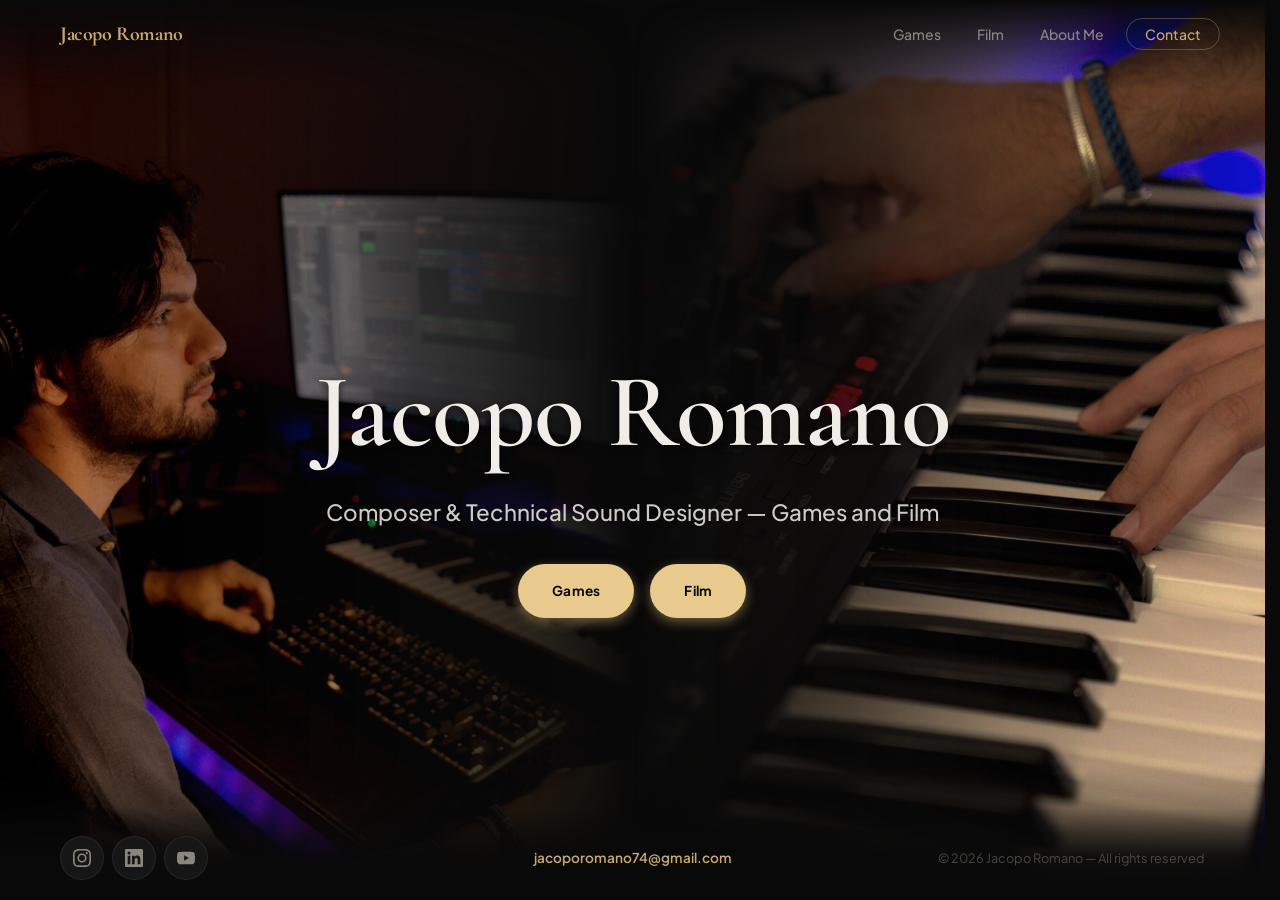
==== commit f5682f3b: "sistemato home" ====
--- a/index.html
+++ b/index.html
@@ -45,7 +45,7 @@
 
 <script async src="https://www.googletagmanager.com/gtag/js?id=G-LD651DLQ2T"></script> <script> window.dataLayer = window.dataLayer || []; function gtag(){dataLayer.push(arguments);} gtag('js', new Date()); gtag('config', 'G-LD651DLQ2T'); </script>
 </head>
-<body>
+<body class="home">
 
   <!-- Navbar condivisa: iniettata da app.js (vedi partials.js) -->
   <div id="site-nav"></div>
--- a/style.css
+++ b/style.css
@@ -182,6 +182,8 @@
 
 .nav-logo:hover { color: var(--accent); }
 
+.nav-logo.is-active { color: var(--accent); }
+
 .nav-links {
   display: flex;
   align-items: center;
@@ -201,6 +203,8 @@
 }
 
 .nav-link:hover { color: var(--text-primary); }
+
+.nav-link.is-active { color: var(--accent); }
 
 .nav-link-cta {
   background: transparent;
@@ -238,6 +242,53 @@
 .nav-hamburger.open span:nth-child(1) { transform: translateY(7px) rotate(45deg); }
 .nav-hamburger.open span:nth-child(2) { opacity: 0; }
 .nav-hamburger.open span:nth-child(3) { transform: translateY(-7px) rotate(-45deg); }
+
+/* --------------------------------------------------------------------------
+   2b. SUBNAV — anchor nav secondaria (games.html / film.html)
+   Resta agganciata subito sotto la navbar fissa (68px) durante lo scroll.
+   -------------------------------------------------------------------------- */
+.subnav {
+  position: sticky;
+  top: 68px;
+  z-index: 90;
+  margin-top: 68px;
+  background: rgba(9, 9, 9, 0.85);
+  backdrop-filter: blur(16px);
+  -webkit-backdrop-filter: blur(16px);
+  border-bottom: 1px solid var(--border);
+}
+
+.subnav-inner {
+  max-width: var(--max-width);
+  margin: 0 auto;
+  padding: 14px var(--section-px);
+  display: flex;
+  justify-content: center;
+  flex-wrap: wrap;
+  gap: 4px;
+}
+
+.subnav-link {
+  font-size: 0.78rem;
+  font-weight: 500;
+  color: var(--text-secondary);
+  padding: 6px 14px;
+  border-radius: 20px;
+  white-space: nowrap;
+  transition: color var(--transition), background var(--transition);
+}
+
+.subnav-link:hover { color: var(--text-primary); }
+
+.subnav-link.is-active { color: var(--accent); }
+
+/* Spazio per non far finire i titoli di sezione sotto navbar + subnav fisse */
+#reel,
+#portfolio,
+#testimonials,
+#demos {
+  scroll-margin-top: 118px;
+}
 
 /* --------------------------------------------------------------------------
    3. HERO SECTION
@@ -306,7 +357,7 @@
     /* Per sostituire la foto di destra basta cambiare --hero-split-right:
        finché resta "none" si vede il placeholder grigio scuro sotto. */
     --hero-split-left: url('assets/Foto/hero_full.jpg');
-    --hero-split-right: none;
+    --hero-split-right: url('assets/Foto/hero-synth.jpg');
     --hero-split-placeholder: #2b2b2b;
 
     justify-content: center;
@@ -332,36 +383,40 @@
     background-repeat: no-repeat;
   }
 
-  /* Sinistra: 0% = bordo esterno, 100% = centro del viewport. Piena al terzo
-     esterno (dove sta il soggetto), poi una rampa lunga e morbida verso il
-     centro, che sotto al testo resta solo un velo. */
+  /* Sinistra: 0% = bordo esterno, 100% = centro del viewport. Piena
+     all'esterno, poi una curva morbida a più tappe (non lineare) che
+     scende a zero solo al centro esatto: niente confine percepibile, le
+     due immagini si incontrano senza spazio nero fra loro. Il testo può
+     sedere su un velo residuo dell'immagine — leggibilità, non pulizia. */
   .hero-split-img--left {
     left: 0;
     background-image: var(--hero-split-left);
     background-position: 30% center;
     -webkit-mask-image:
-      linear-gradient(to right, transparent 0%, #000 18%, #000 30%, rgba(0, 0, 0, 0.28) 62%, transparent 100%),
+      linear-gradient(to right, #000 0%, rgba(0, 0, 0, 0.7) 40%, rgba(0, 0, 0, 0.3) 65%, transparent 100%),
       linear-gradient(to bottom, transparent 0%, #000 10%, #000 85%, transparent 100%);
     -webkit-mask-composite: source-in;
     mask-image:
-      linear-gradient(to right, transparent 0%, #000 18%, #000 30%, rgba(0, 0, 0, 0.28) 62%, transparent 100%),
+      linear-gradient(to right, #000 0%, rgba(0, 0, 0, 0.7) 40%, rgba(0, 0, 0, 0.3) 65%, transparent 100%),
       linear-gradient(to bottom, transparent 0%, #000 10%, #000 85%, transparent 100%);
     mask-composite: intersect;
   }
 
-  /* Destra: stesse fermate, specchiate (to left), così le due sfumature si
-     incontrano al centro con lo stesso peso. */
+  /* Destra: stesse fermate della sinistra, specchiate (to left), così le
+     due sfumature si incontrano al centro con lo stesso peso e la stessa
+     morbidezza. Cover (ereditato da .hero-split-img) come la sinistra,
+     così riempie tutta l'altezza: nessun bordo netto sopra o sotto. */
   .hero-split-img--right {
     right: 0;
     background-color: var(--hero-split-placeholder);
     background-image: var(--hero-split-right);
-    background-position: center center;
+    background-position: 70% center;
     -webkit-mask-image:
-      linear-gradient(to left, transparent 0%, #000 18%, #000 30%, rgba(0, 0, 0, 0.28) 62%, transparent 100%),
+      linear-gradient(to left, #000 0%, rgba(0, 0, 0, 0.7) 40%, rgba(0, 0, 0, 0.3) 65%, transparent 100%),
       linear-gradient(to bottom, transparent 0%, #000 10%, #000 85%, transparent 100%);
     -webkit-mask-composite: source-in;
     mask-image:
-      linear-gradient(to left, transparent 0%, #000 18%, #000 30%, rgba(0, 0, 0, 0.28) 62%, transparent 100%),
+      linear-gradient(to left, #000 0%, rgba(0, 0, 0, 0.7) 40%, rgba(0, 0, 0, 0.3) 65%, transparent 100%),
       linear-gradient(to bottom, transparent 0%, #000 10%, #000 85%, transparent 100%);
     mask-composite: intersect;
   }
@@ -369,6 +424,44 @@
   /* La foto ora è lo sfondo: quella inline servirebbe due volte lo stesso
      scatto. Su mobile resta visibile. */
   .hero-media {
+    display: none;
+  }
+}
+
+/* --------------------------------------------------------------------------
+   3a. HOME — hero + footer in un'unica viewport (solo desktop, >= 769px).
+   Il footer esce dal flusso e si sovrappone al fondo della foto hero,
+   così hero + footer insieme riempiono esattamente 100dvh senza scroll.
+   Sotto i 769px non cambia nulla: resta lo scroll normale.
+   -------------------------------------------------------------------------- */
+@media (min-width: 769px) {
+  body.home {
+    position: relative;
+    height: 100vh;
+    height: 100dvh;
+    overflow: hidden;
+  }
+
+  body.home #hero {
+    height: 100%;
+    min-height: 0;
+    padding: clamp(84px, 9vw, 110px) var(--section-px) clamp(24px, 3vw, 36px);
+  }
+
+  /* Il footer diventa un overlay ancorato al fondo della viewport, non un
+     blocco dopo l'hero: per questo esce dal flusso documentale. */
+  body.home .site-footer {
+    position: absolute;
+    left: 0;
+    right: 0;
+    bottom: 0;
+    z-index: 2;
+    padding: 28px var(--section-px) 20px;
+    background: linear-gradient(to top, var(--bg-base) 0%, rgba(9, 9, 9, 0.88) 45%, transparent 100%);
+  }
+
+  /* Il gradiente sostituisce la linea come separazione: niente giunta visibile. */
+  body.home .footer-divider {
     display: none;
   }
 }
@@ -577,6 +670,40 @@
   font-weight: 600;
   letter-spacing: -0.01em;
   line-height: 1.15;
+}
+
+/* --------------------------------------------------------------------------
+   IMPLEMENTATION REEL — video self-ospitato
+   -------------------------------------------------------------------------- */
+.reel-entry + .reel-entry {
+  margin-top: 64px;
+}
+
+.reel-video-wrap {
+  max-width: 1000px;
+  margin: 0 auto;
+  border-radius: var(--radius-lg);
+  overflow: hidden;
+  border: 1px solid var(--border);
+  background: #000;
+}
+
+.reel-video {
+  display: block;
+  width: 100%;
+  height: auto;
+}
+
+.reel-meta {
+  max-width: 1000px;
+  margin: 20px auto 0;
+  align-items: center;
+  text-align: center;
+}
+
+.track-meta-title .track-meta-label,
+.track-meta-title .track-meta-value {
+  color: var(--accent);
 }
 
 /* --------------------------------------------------------------------------
@@ -1651,6 +1778,8 @@
     transition: color 0.25s ease, text-shadow 0.25s ease;
   }
 
+  .nav-link.is-active { color: var(--accent); }
+
   .nav-link:focus,
   .nav-link:focus-visible {
     outline: none;
@@ -1706,6 +1835,17 @@
   .footer-bottom {
     grid-template-columns: 1fr;
     justify-items: center;
+    text-align: center;
+  }
+
+  .footer-bottom .social-links {
+    justify-self: center;
+    justify-content: center;
+  }
+
+  .footer-bottom .footer-contact-link,
+  .footer-bottom .footer-copy {
+    justify-self: center;
     text-align: center;
   }
 }
